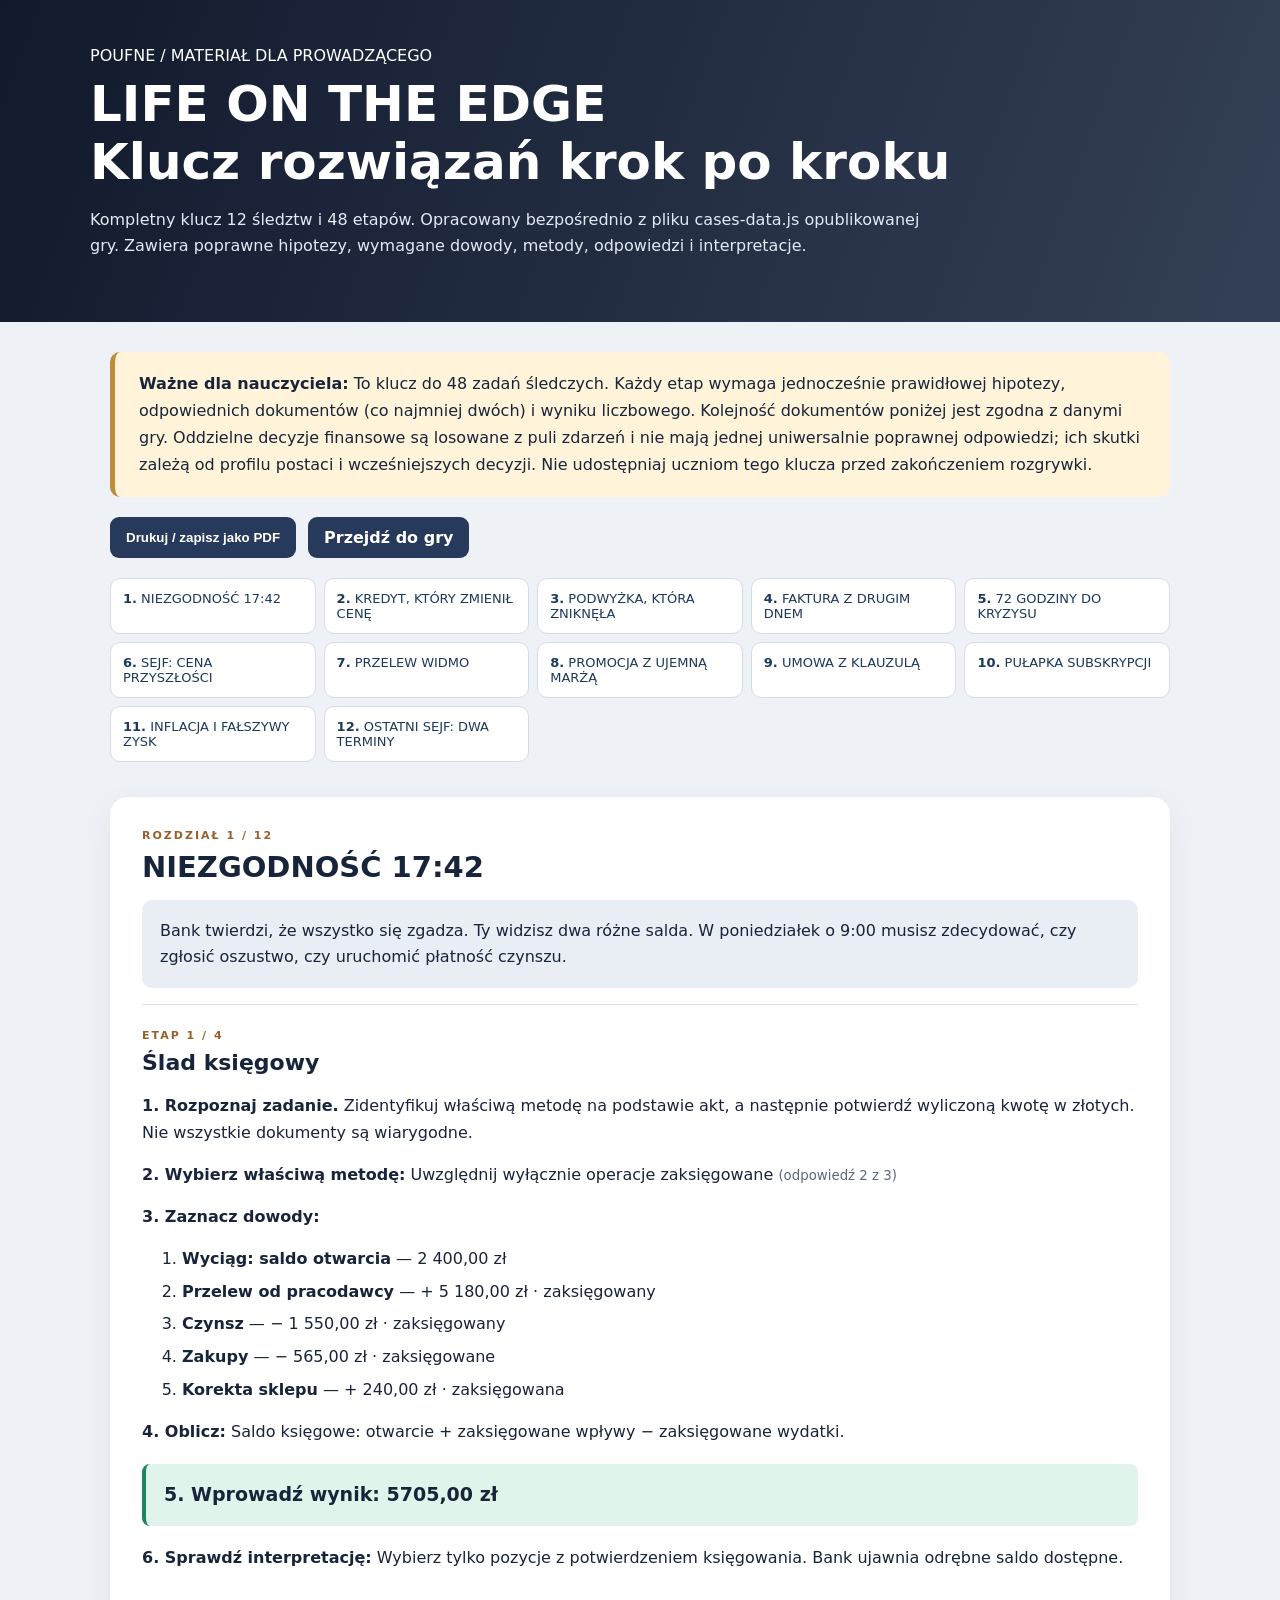
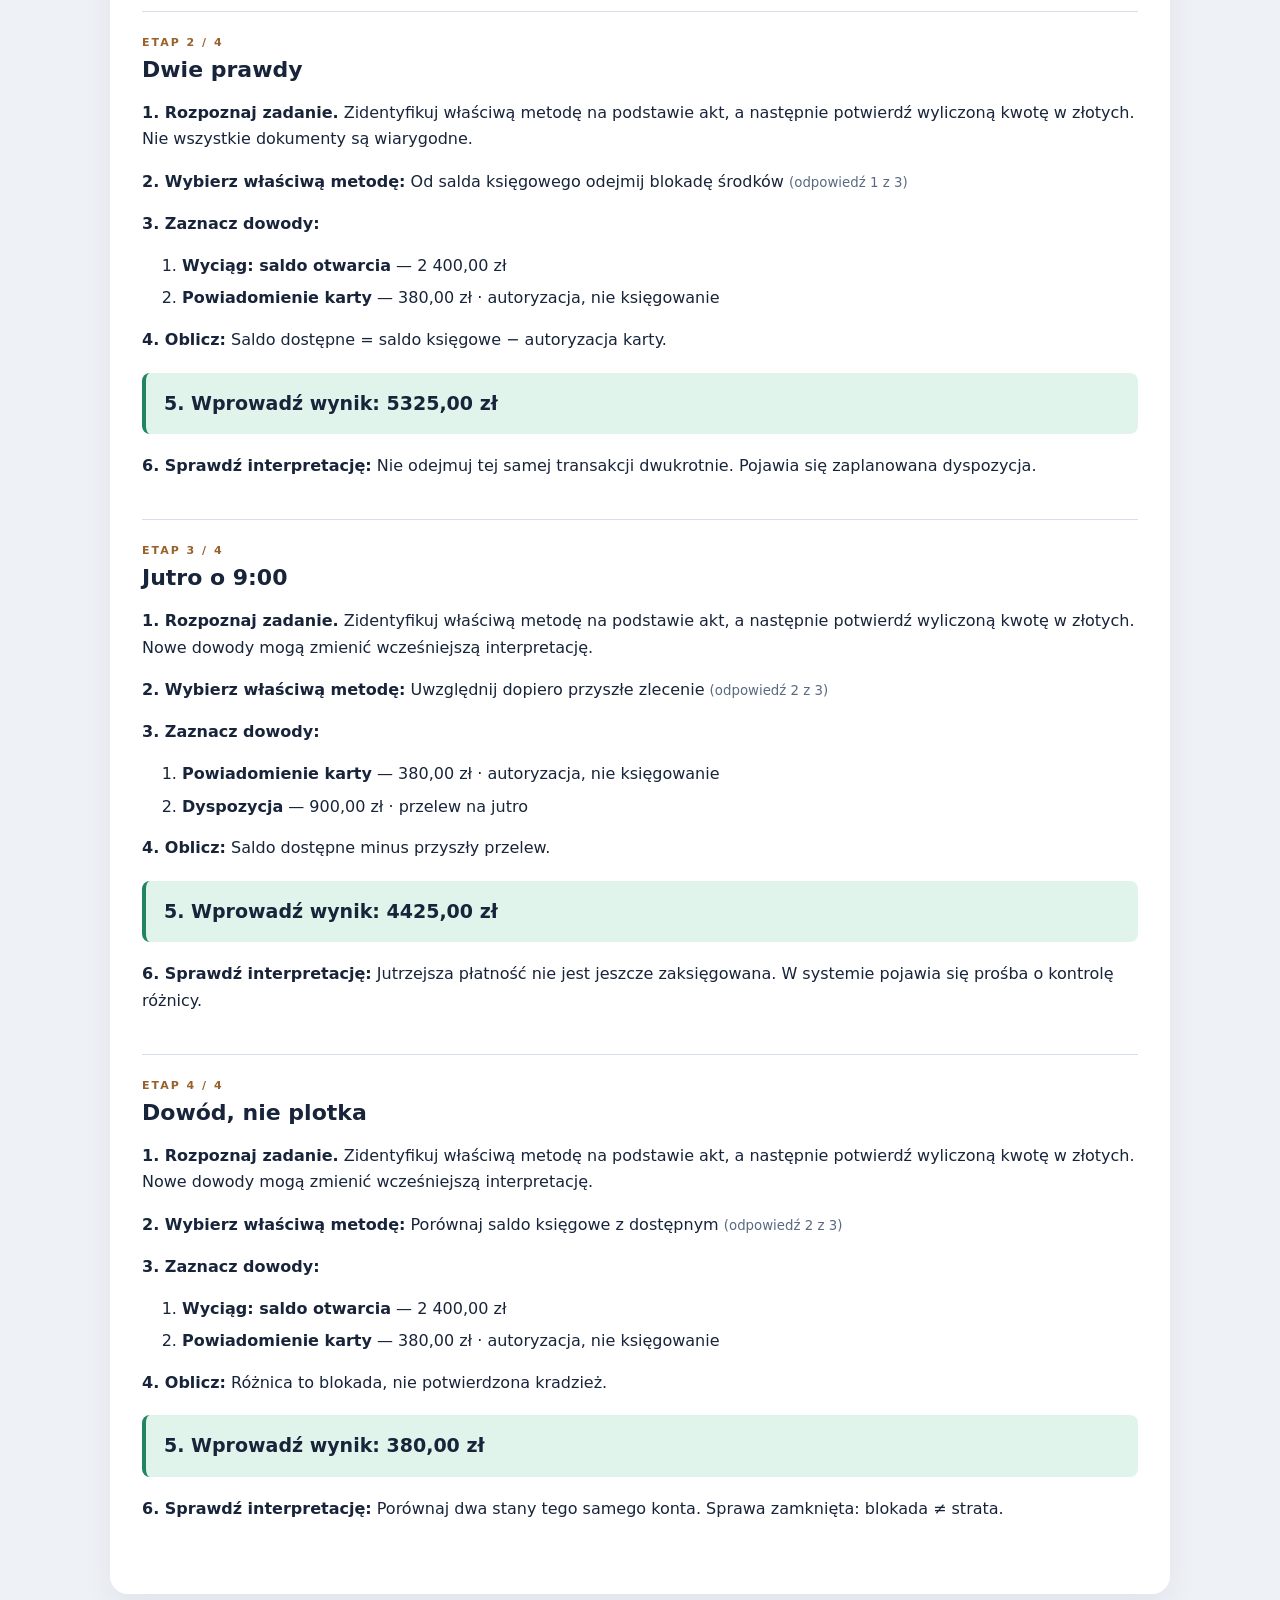
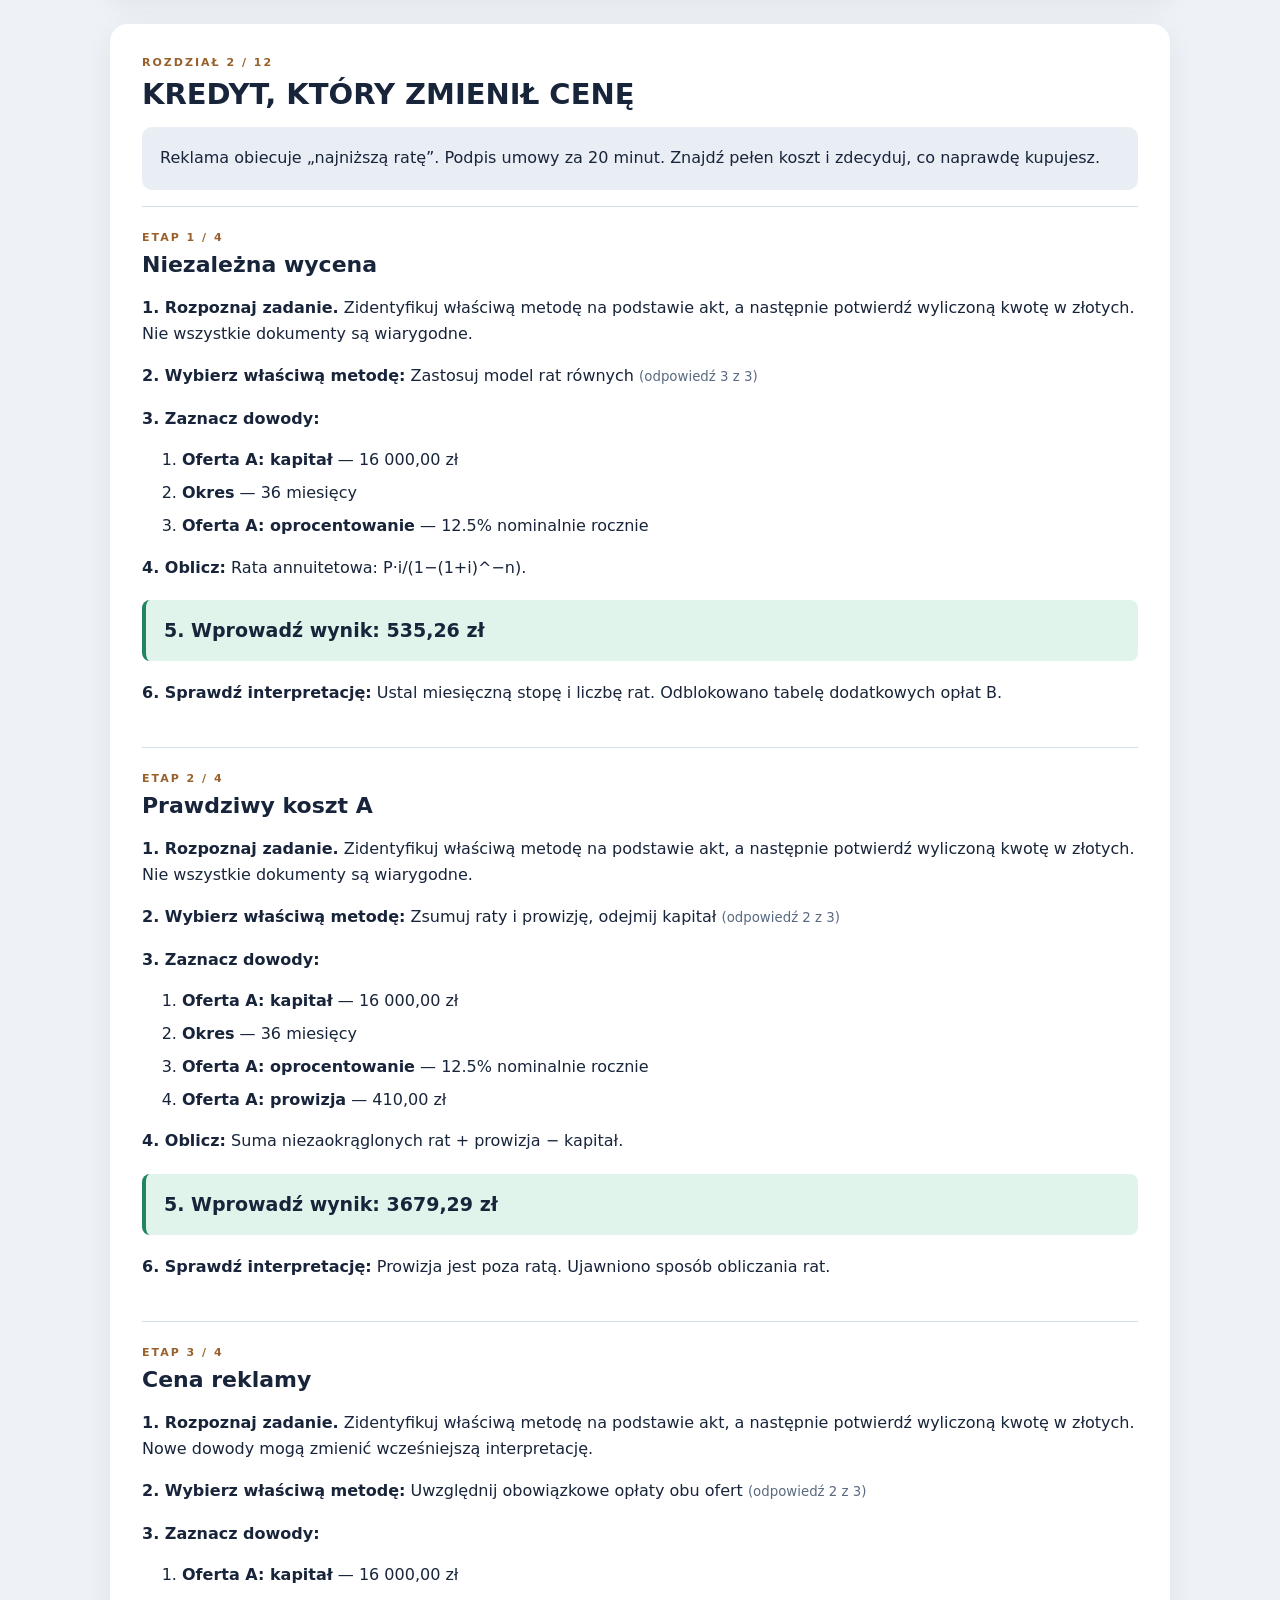
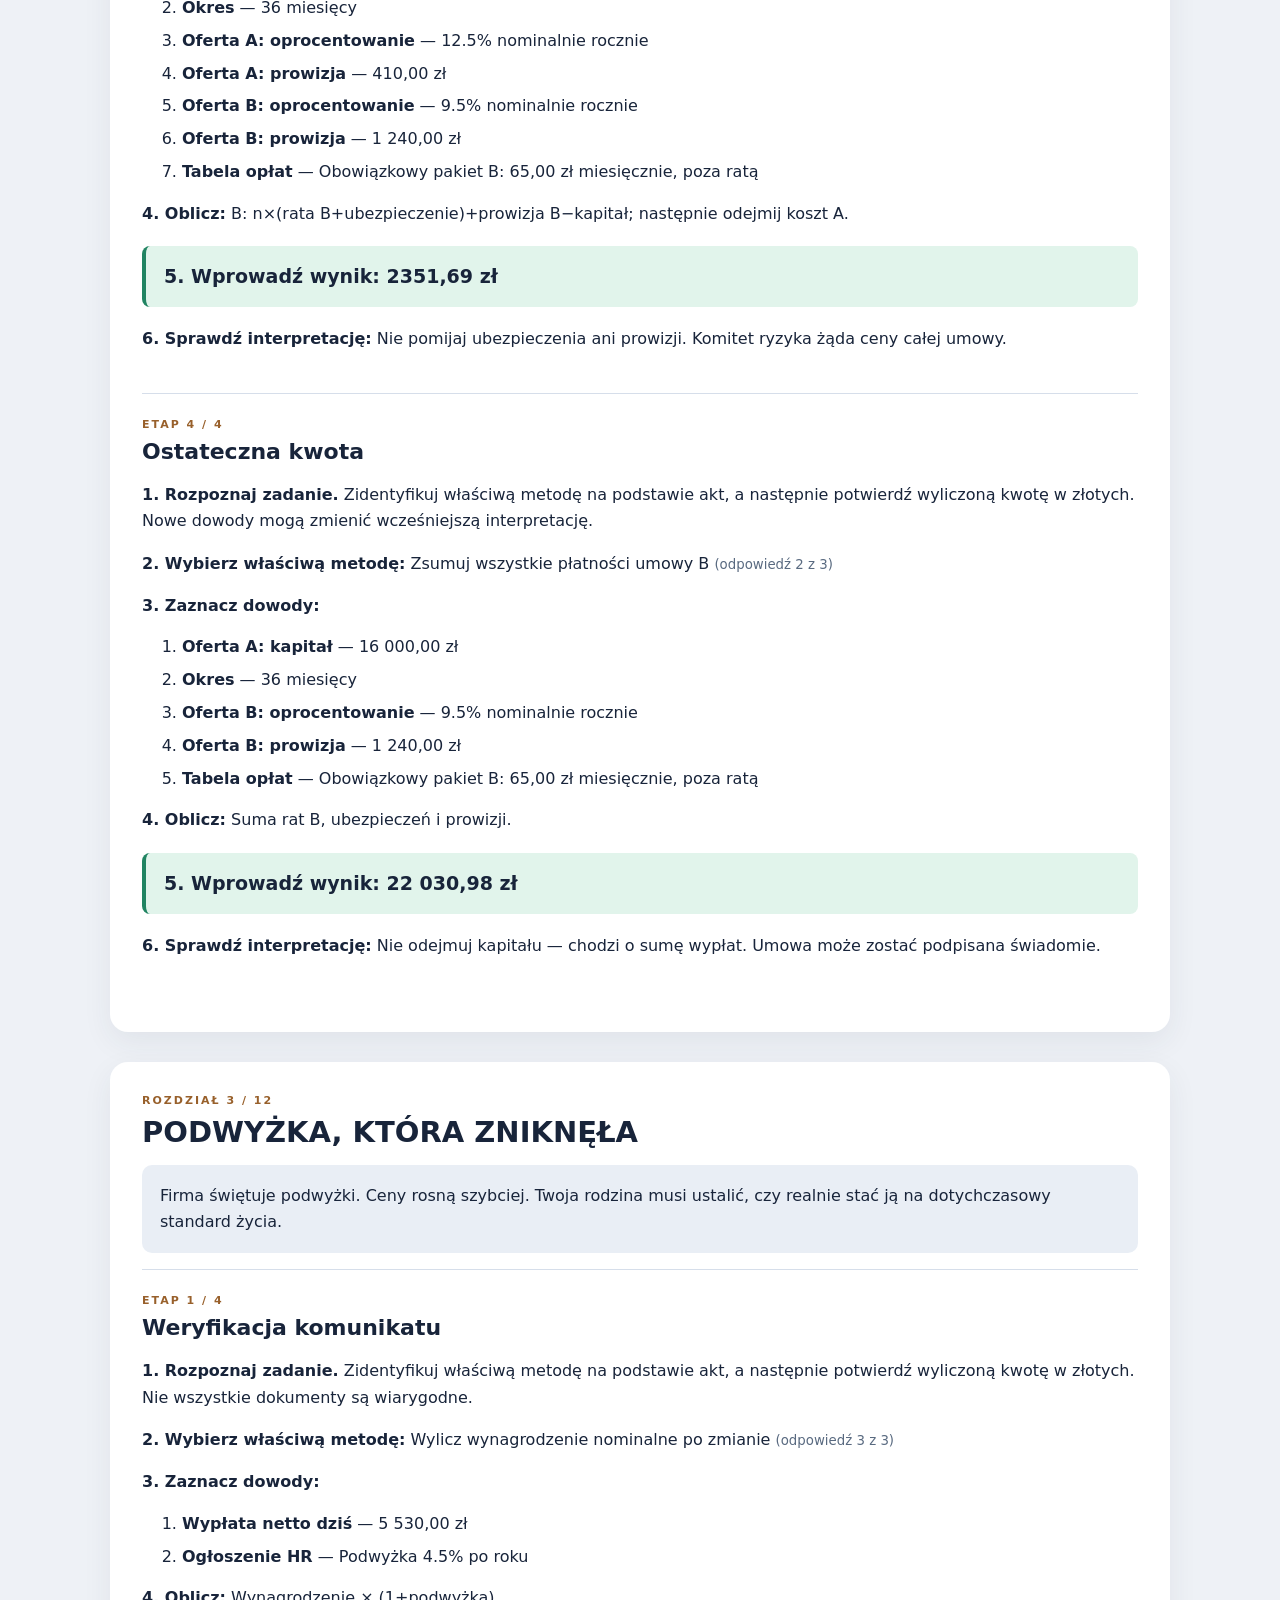
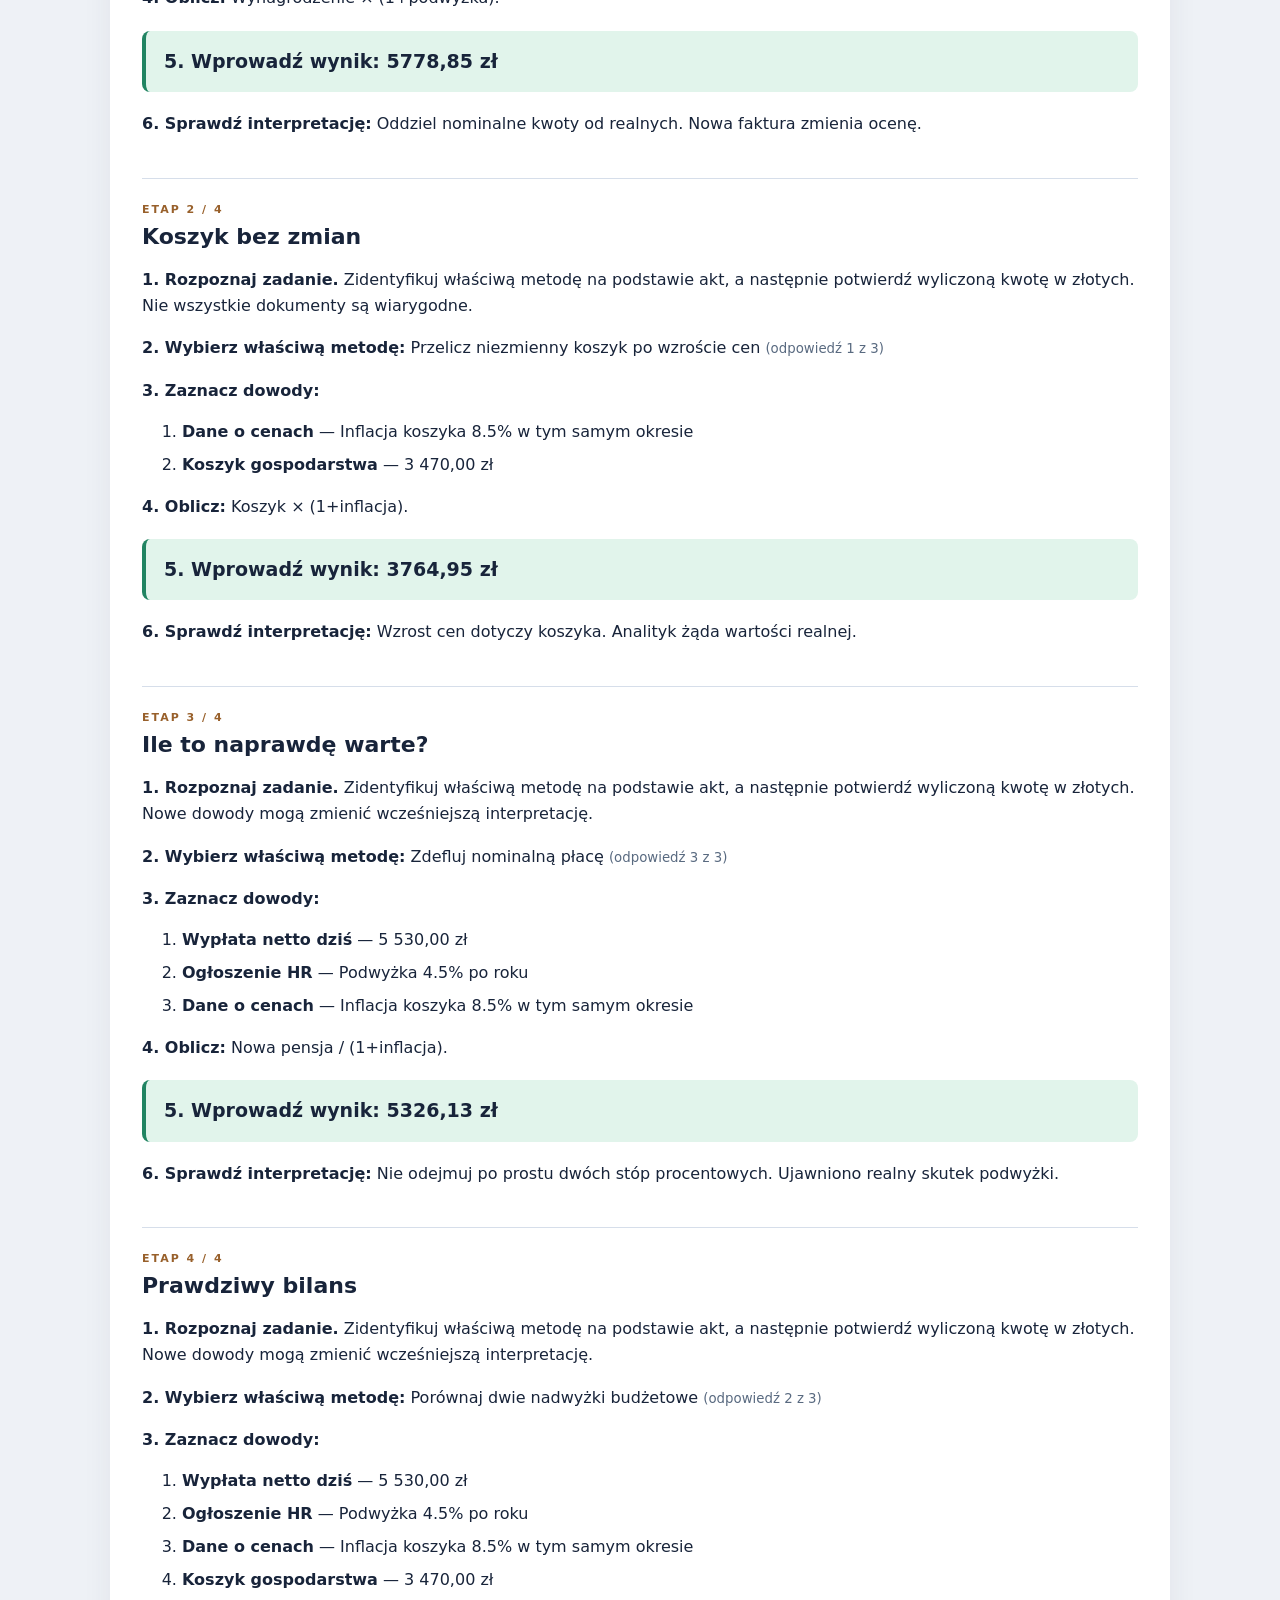
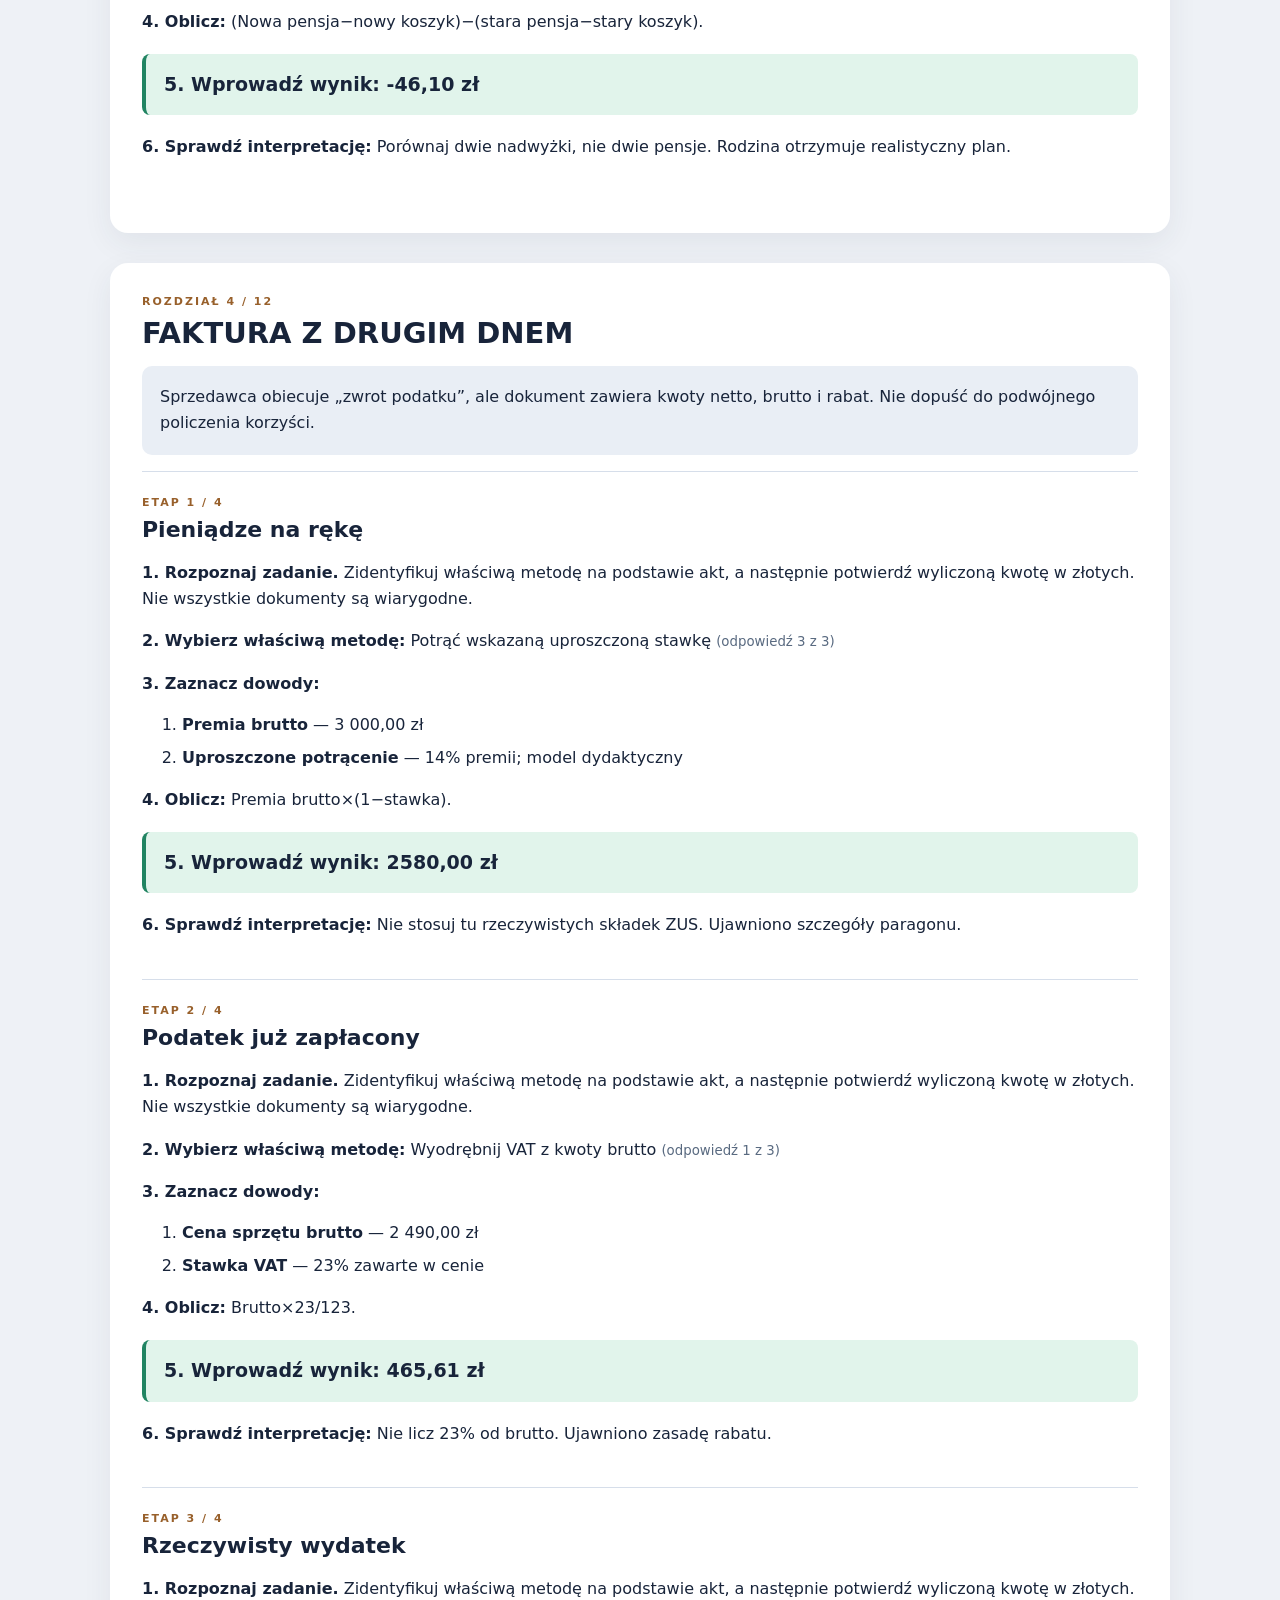
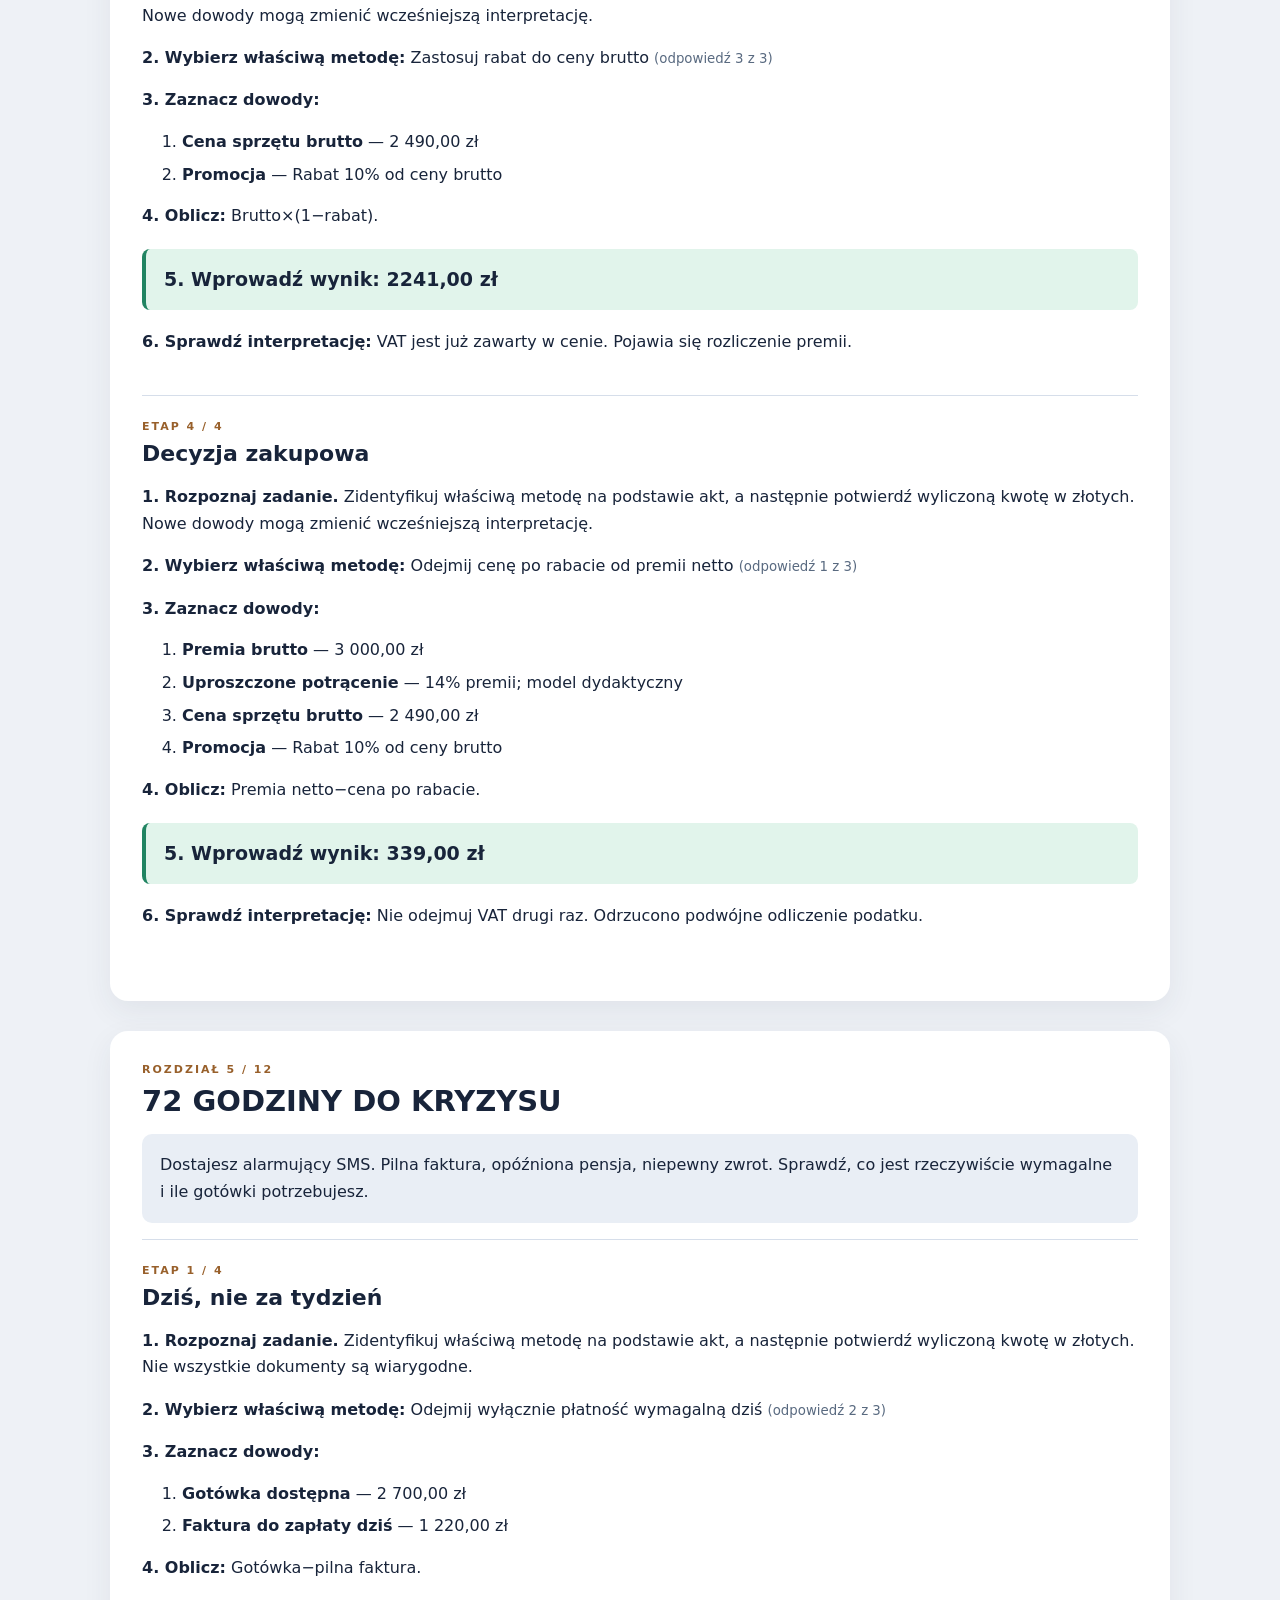
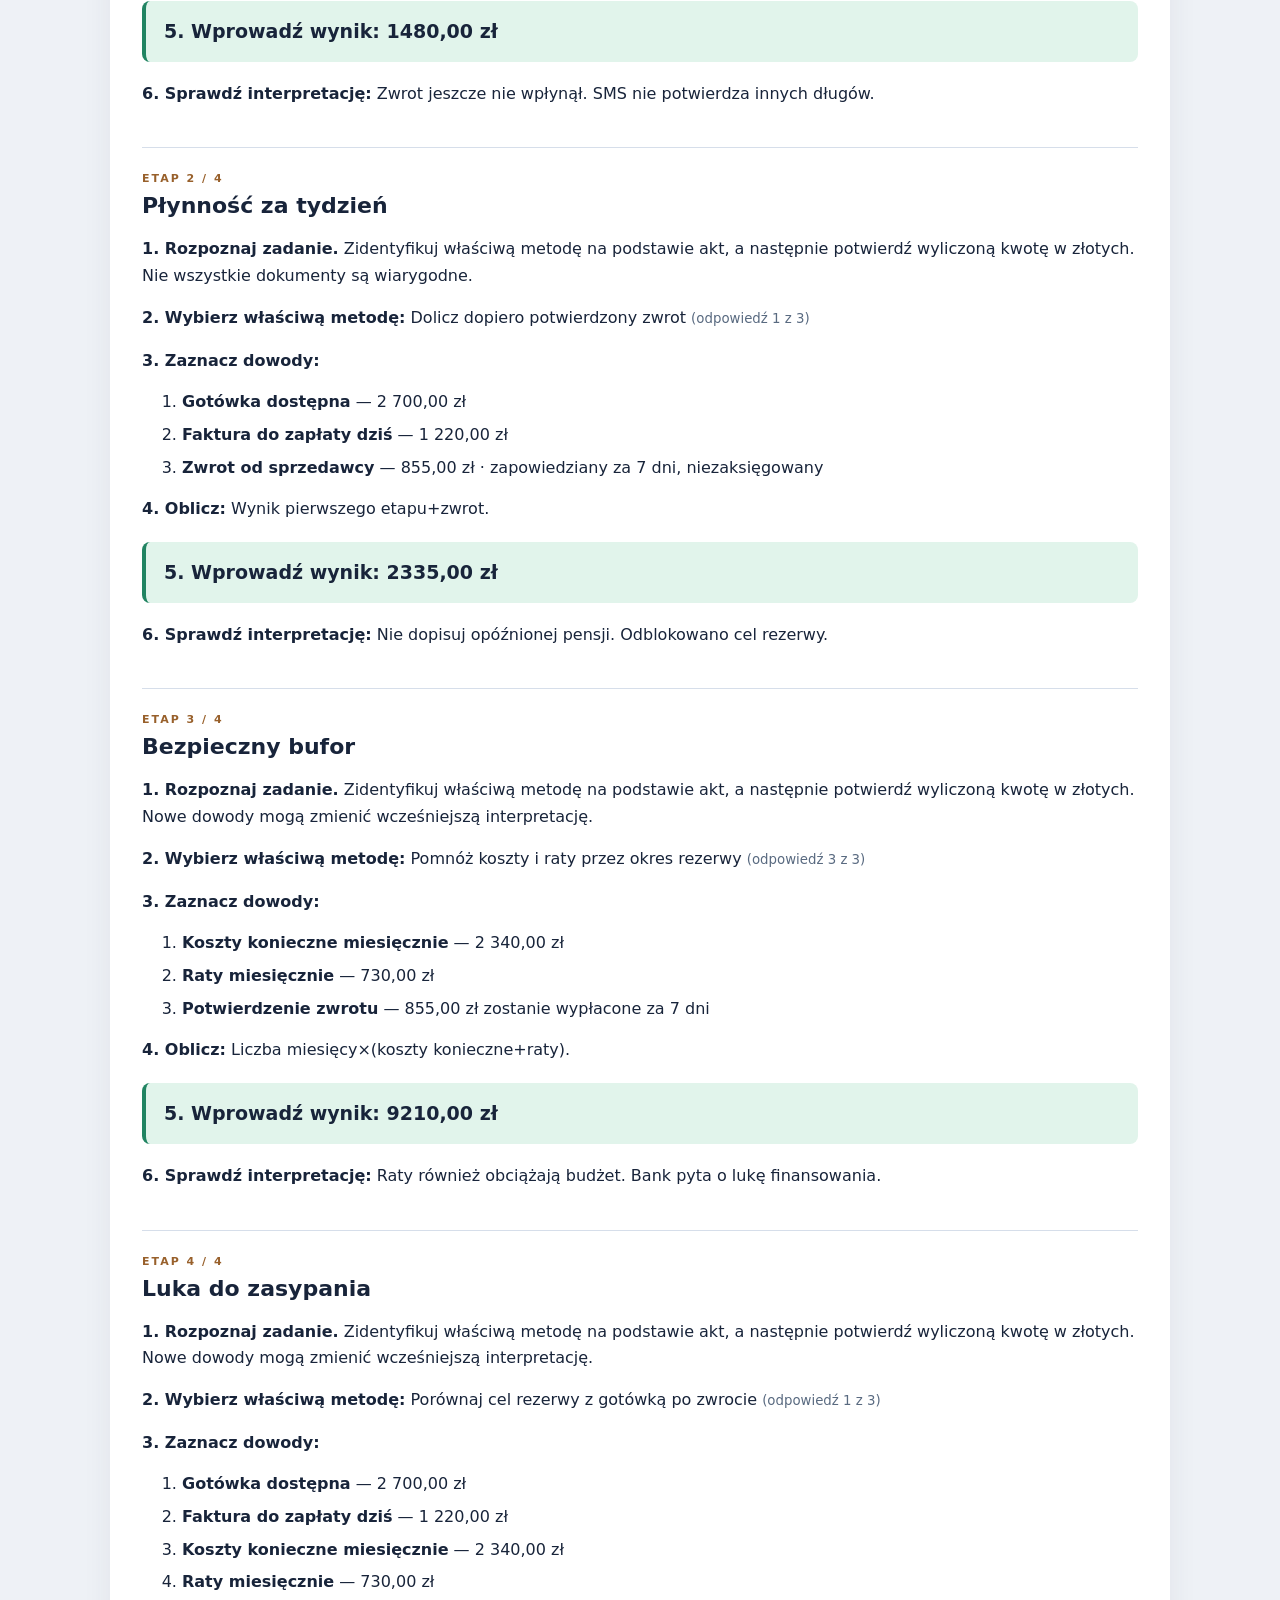
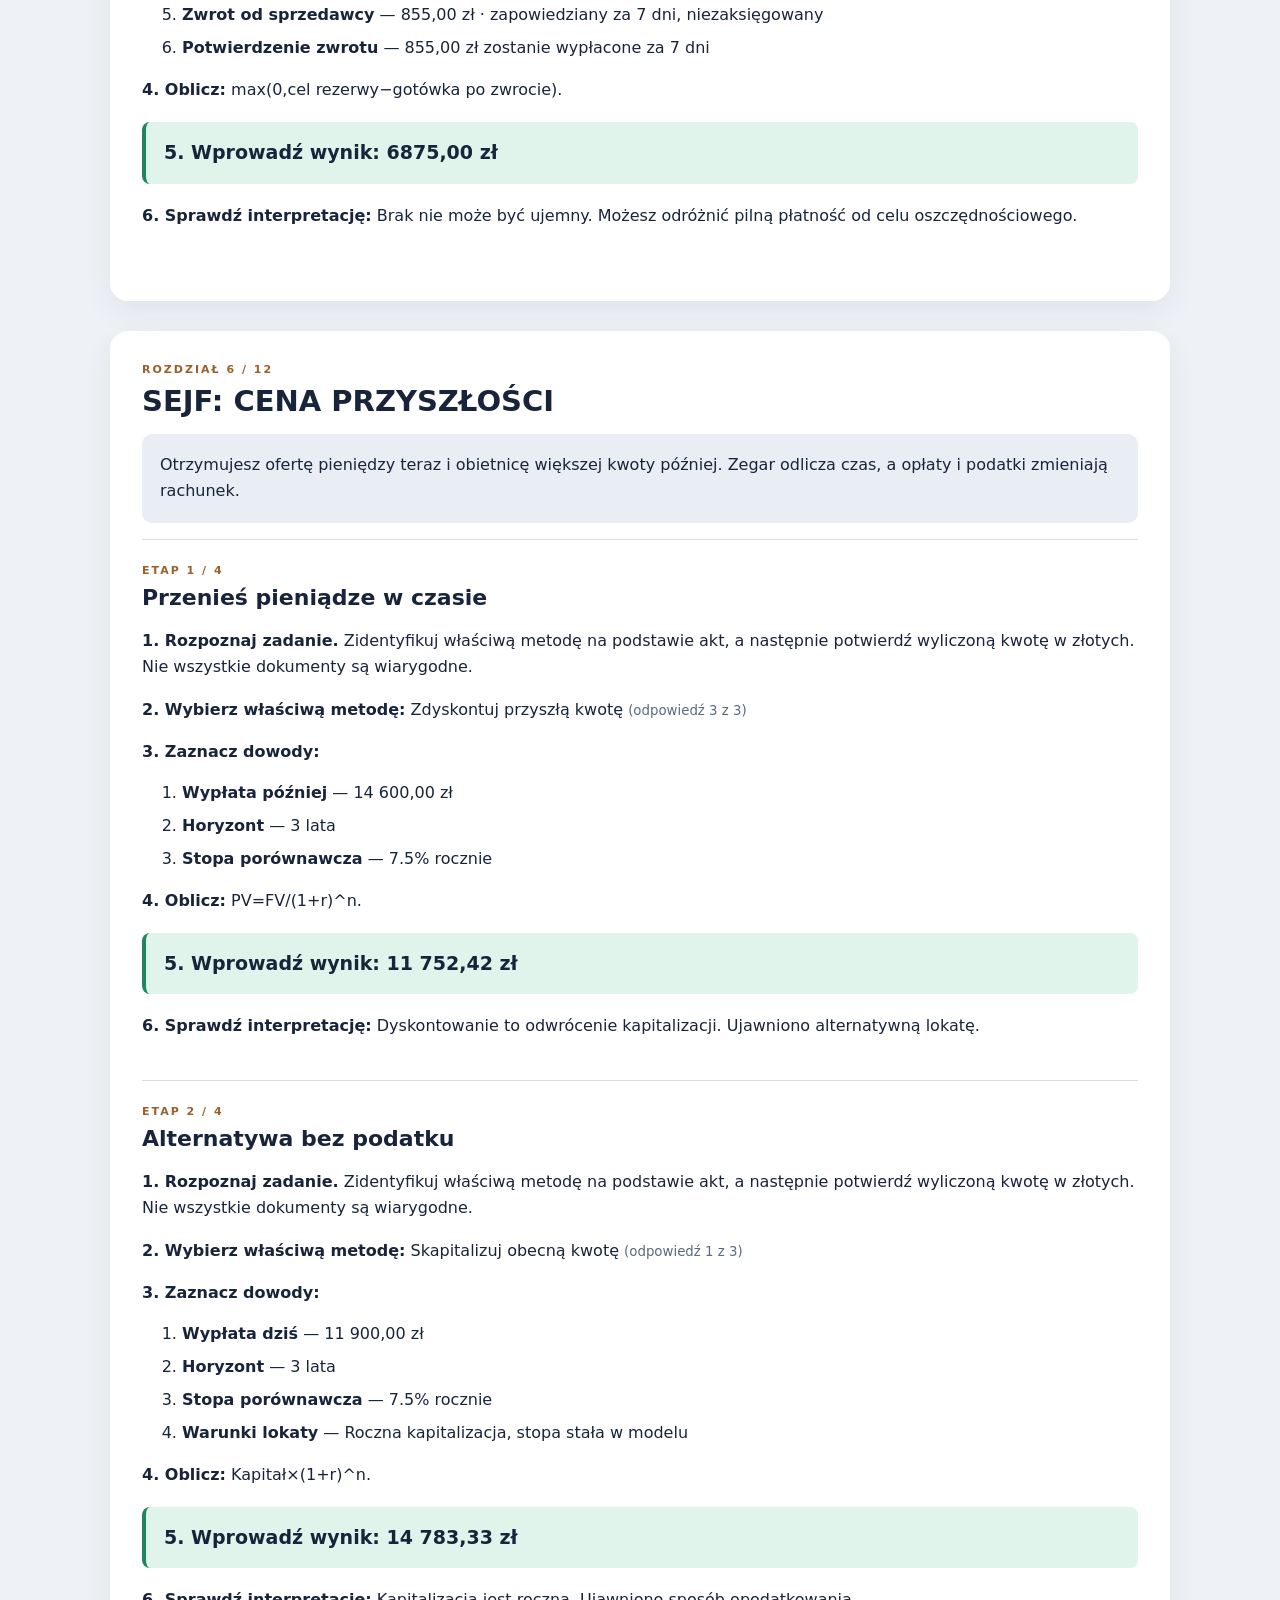
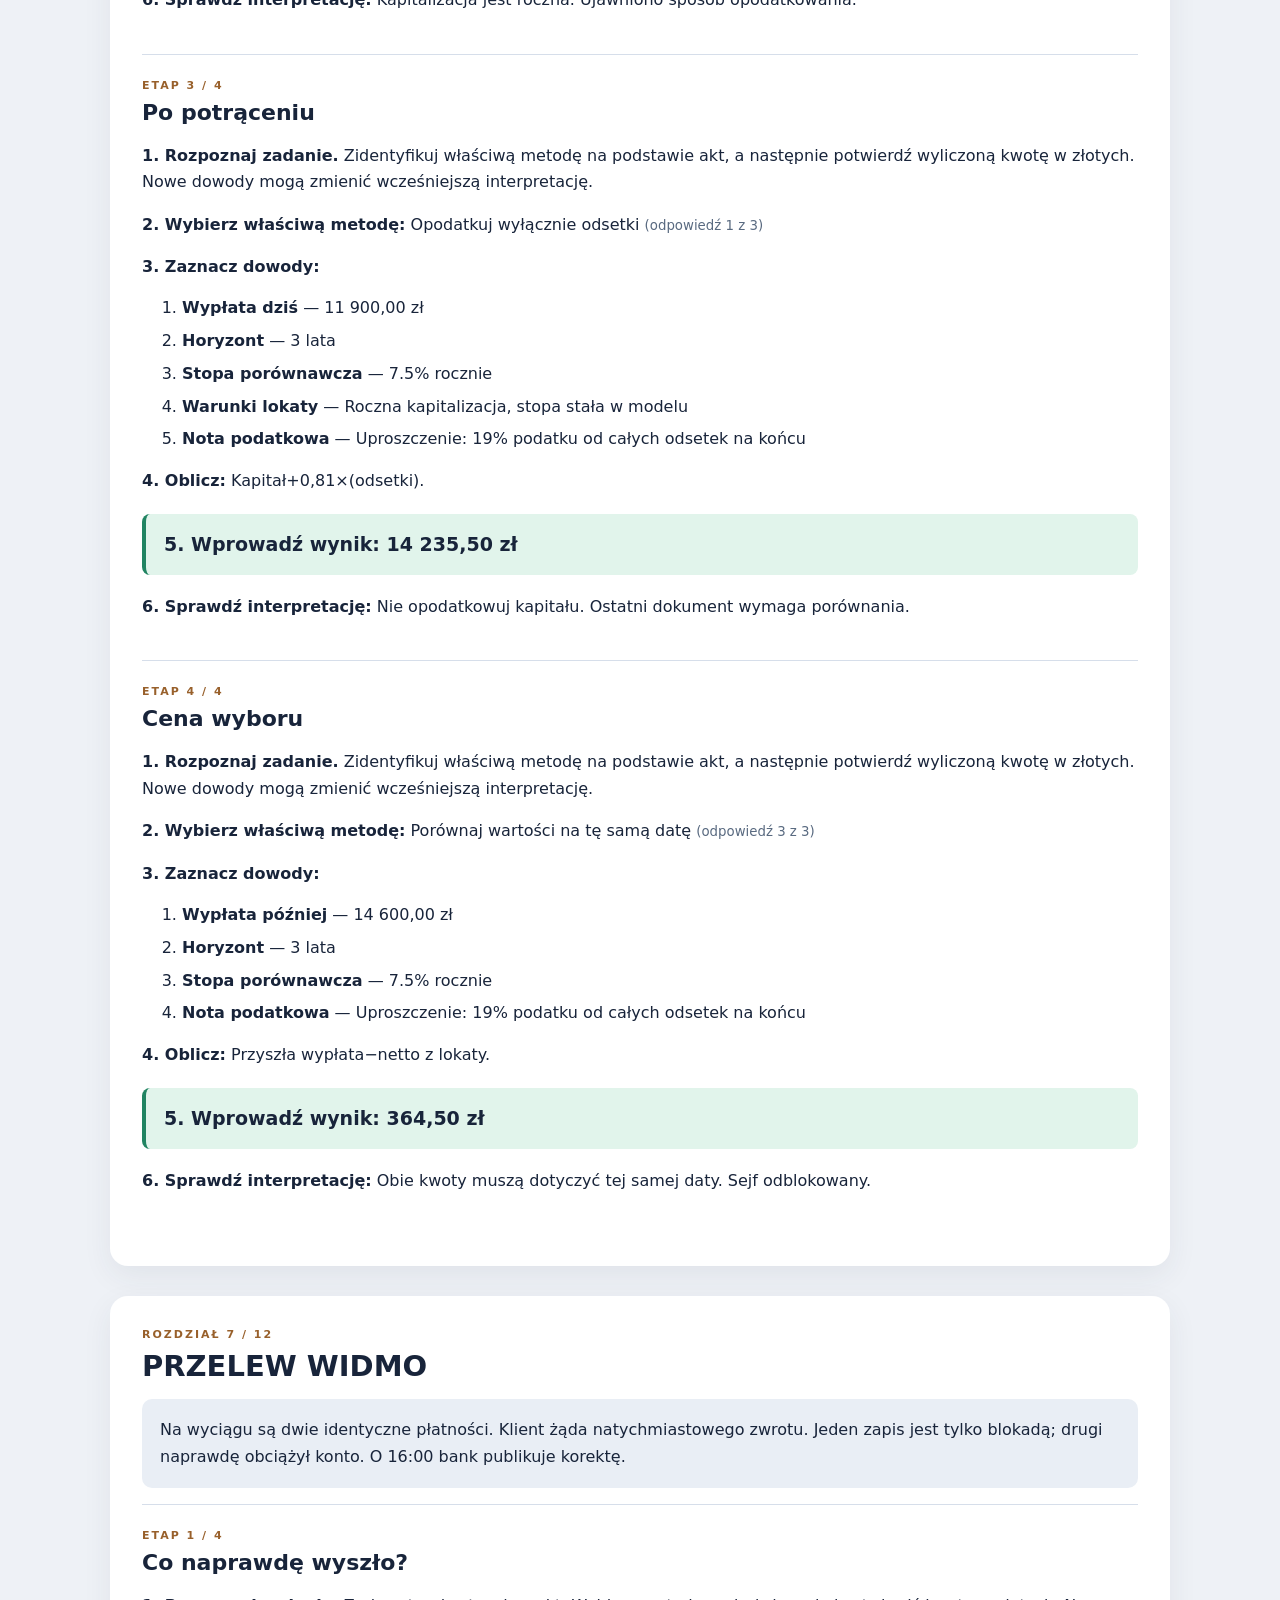
==== klucz-nauczyciela.html @ b6847400 "Publish full step-by-step teacher answer key for 48 investigation stages" ====
<!doctype html><html lang="pl"><head><meta charset="utf-8"><meta name="viewport" content="width=device-width,initial-scale=1"><title>LIFE ON THE EDGE — kompletny klucz nauczyciela</title><style>:root{font-family:system-ui,Segoe UI,Arial;color:#18243a;background:#eef1f6}*{box-sizing:border-box}body{margin:0}header{background:linear-gradient(110deg,#11192c,#344057);color:#fff;padding:46px max(24px,calc((100vw - 1100px)/2))}header h1{font-size:clamp(30px,4vw,50px);margin:10px 0}header p{color:#e2eaf5;max-width:860px;line-height:1.65}main{max-width:1100px;margin:30px auto;padding:0 20px}.notice{background:#fff4d9;border-left:5px solid #bd8c3d;padding:18px 24px;border-radius:10px;line-height:1.7}.toolbar{display:flex;gap:12px;flex-wrap:wrap;margin:20px 0}.toolbar button,.toolbar a{padding:11px 16px;border:0;border-radius:9px;background:#283a5b;color:white;text-decoration:none;cursor:pointer;font-weight:650}nav{display:grid;grid-template-columns:repeat(auto-fit,minmax(200px,1fr));gap:8px;margin:20px 0 35px}nav a{color:#1d395a;background:white;border:1px solid #d4dce7;padding:12px;border-radius:10px;text-decoration:none;font-size:13px}.chapter{background:white;border-radius:18px;padding:32px;margin:30px 0;box-shadow:0 10px 30px #25344b12}.eyebrow,.step{color:#98602b;letter-spacing:2px;font-size:11px;font-weight:800}.chapter h2{font-size:29px;margin:8px 0 14px}.story{padding:18px;background:#e9eef5;border-radius:10px;line-height:1.65}.stage{border-top:1px solid #d6deea;padding:24px 0}.stage h3{font-size:22px;margin:8px 0 18px}.stage p{line-height:1.65}.stage li{line-height:1.55;margin:8px 0}.result{background:#e1f4eb;border-left:4px solid #218462;padding:15px 18px;border-radius:8px;font-size:19px}.stage small{color:#596a80}footer{padding:30px;text-align:center;color:#65758c}@media print{header{background:#1b2a43!important;-webkit-print-color-adjust:exact;print-color-adjust:exact}.toolbar,nav{display:none}.chapter{break-before:page;box-shadow:none;margin:0;padding:0}.stage{break-inside:avoid}.notice{break-after:page}body{background:white}}</style></head><body><header><div>POUFNE / MATERIAŁ DLA PROWADZĄCEGO</div><h1>LIFE ON THE EDGE<br>Klucz rozwiązań krok po kroku</h1><p>Kompletny klucz 12 śledztw i 48 etapów. Opracowany bezpośrednio z pliku cases-data.js opublikowanej gry. Zawiera poprawne hipotezy, wymagane dowody, metody, odpowiedzi i interpretacje.</p></header><main><div class="notice"><b>Ważne dla nauczyciela:</b> To klucz do 48 zadań śledczych. Każdy etap wymaga jednocześnie prawidłowej hipotezy, odpowiednich dokumentów (co najmniej dwóch) i wyniku liczbowego. Kolejność dokumentów poniżej jest zgodna z danymi gry. Oddzielne decyzje finansowe są losowane z puli zdarzeń i nie mają jednej uniwersalnie poprawnej odpowiedzi; ich skutki zależą od profilu postaci i wcześniejszych decyzji. Nie udostępniaj uczniom tego klucza przed zakończeniem rozgrywki.</div><div class="toolbar"><button onclick="window.print()">Drukuj / zapisz jako PDF</button><a href="index.html">Przejdź do gry</a></div><nav><a href="#r1"><b>1.</b> NIEZGODNOŚĆ 17:42</a><a href="#r2"><b>2.</b> KREDYT, KTÓRY ZMIENIŁ CENĘ</a><a href="#r3"><b>3.</b> PODWYŻKA, KTÓRA ZNIKNĘŁA</a><a href="#r4"><b>4.</b> FAKTURA Z DRUGIM DNEM</a><a href="#r5"><b>5.</b> 72 GODZINY DO KRYZYSU</a><a href="#r6"><b>6.</b> SEJF: CENA PRZYSZŁOŚCI</a><a href="#r7"><b>7.</b> PRZELEW WIDMO</a><a href="#r8"><b>8.</b> PROMOCJA Z UJEMNĄ MARŻĄ</a><a href="#r9"><b>9.</b> UMOWA Z KLAUZULĄ</a><a href="#r10"><b>10.</b> PUŁAPKA SUBSKRYPCJI</a><a href="#r11"><b>11.</b> INFLACJA I FAŁSZYWY ZYSK</a><a href="#r12"><b>12.</b> OSTATNI SEJF: DWA TERMINY</a></nav><section class="chapter" id="r1"><div class="eyebrow">ROZDZIAŁ 1 / 12</div><h2>NIEZGODNOŚĆ 17:42</h2><p class="story">Bank twierdzi, że wszystko się zgadza. Ty widzisz dwa różne salda. W poniedziałek o 9:00 musisz zdecydować, czy zgłosić oszustwo, czy uruchomić płatność czynszu.</p><article class="stage"><div class="step">ETAP 1 / 4</div><h3>Ślad księgowy</h3><p><b>1. Rozpoznaj zadanie.</b> Zidentyfikuj właściwą metodę na podstawie akt, a następnie potwierdź wyliczoną kwotę w złotych. Nie wszystkie dokumenty są wiarygodne.</p><p><b>2. Wybierz właściwą metodę:</b> Uwzględnij wyłącznie operacje zaksięgowane <small>(odpowiedź 2 z 3)</small></p><p><b>3. Zaznacz dowody:</b></p><ol><li><strong>Wyciąg: saldo otwarcia</strong> — 2 400,00 zł</li><li><strong>Przelew od pracodawcy</strong> — + 5 180,00 zł · zaksięgowany</li><li><strong>Czynsz</strong> — − 1 550,00 zł · zaksięgowany</li><li><strong>Zakupy</strong> — − 565,00 zł · zaksięgowane</li><li><strong>Korekta sklepu</strong> — + 240,00 zł · zaksięgowana</li></ol><p><b>4. Oblicz:</b> Saldo księgowe: otwarcie + zaksięgowane wpływy − zaksięgowane wydatki.</p><p class="result"><b>5. Wprowadź wynik: 5705,00 zł</b></p><p><b>6. Sprawdź interpretację:</b> Wybierz tylko pozycje z potwierdzeniem księgowania. Bank ujawnia odrębne saldo dostępne.</p></article><article class="stage"><div class="step">ETAP 2 / 4</div><h3>Dwie prawdy</h3><p><b>1. Rozpoznaj zadanie.</b> Zidentyfikuj właściwą metodę na podstawie akt, a następnie potwierdź wyliczoną kwotę w złotych. Nie wszystkie dokumenty są wiarygodne.</p><p><b>2. Wybierz właściwą metodę:</b> Od salda księgowego odejmij blokadę środków <small>(odpowiedź 1 z 3)</small></p><p><b>3. Zaznacz dowody:</b></p><ol><li><strong>Wyciąg: saldo otwarcia</strong> — 2 400,00 zł</li><li><strong>Powiadomienie karty</strong> — 380,00 zł · autoryzacja, nie księgowanie</li></ol><p><b>4. Oblicz:</b> Saldo dostępne = saldo księgowe − autoryzacja karty.</p><p class="result"><b>5. Wprowadź wynik: 5325,00 zł</b></p><p><b>6. Sprawdź interpretację:</b> Nie odejmuj tej samej transakcji dwukrotnie. Pojawia się zaplanowana dyspozycja.</p></article><article class="stage"><div class="step">ETAP 3 / 4</div><h3>Jutro o 9:00</h3><p><b>1. Rozpoznaj zadanie.</b> Zidentyfikuj właściwą metodę na podstawie akt, a następnie potwierdź wyliczoną kwotę w złotych. Nowe dowody mogą zmienić wcześniejszą interpretację.</p><p><b>2. Wybierz właściwą metodę:</b> Uwzględnij dopiero przyszłe zlecenie <small>(odpowiedź 2 z 3)</small></p><p><b>3. Zaznacz dowody:</b></p><ol><li><strong>Powiadomienie karty</strong> — 380,00 zł · autoryzacja, nie księgowanie</li><li><strong>Dyspozycja</strong> — 900,00 zł · przelew na jutro</li></ol><p><b>4. Oblicz:</b> Saldo dostępne minus przyszły przelew.</p><p class="result"><b>5. Wprowadź wynik: 4425,00 zł</b></p><p><b>6. Sprawdź interpretację:</b> Jutrzejsza płatność nie jest jeszcze zaksięgowana. W systemie pojawia się prośba o kontrolę różnicy.</p></article><article class="stage"><div class="step">ETAP 4 / 4</div><h3>Dowód, nie plotka</h3><p><b>1. Rozpoznaj zadanie.</b> Zidentyfikuj właściwą metodę na podstawie akt, a następnie potwierdź wyliczoną kwotę w złotych. Nowe dowody mogą zmienić wcześniejszą interpretację.</p><p><b>2. Wybierz właściwą metodę:</b> Porównaj saldo księgowe z dostępnym <small>(odpowiedź 2 z 3)</small></p><p><b>3. Zaznacz dowody:</b></p><ol><li><strong>Wyciąg: saldo otwarcia</strong> — 2 400,00 zł</li><li><strong>Powiadomienie karty</strong> — 380,00 zł · autoryzacja, nie księgowanie</li></ol><p><b>4. Oblicz:</b> Różnica to blokada, nie potwierdzona kradzież.</p><p class="result"><b>5. Wprowadź wynik: 380,00 zł</b></p><p><b>6. Sprawdź interpretację:</b> Porównaj dwa stany tego samego konta. Sprawa zamknięta: blokada ≠ strata.</p></article></section><section class="chapter" id="r2"><div class="eyebrow">ROZDZIAŁ 2 / 12</div><h2>KREDYT, KTÓRY ZMIENIŁ CENĘ</h2><p class="story">Reklama obiecuje „najniższą ratę”. Podpis umowy za 20 minut. Znajdź pełen koszt i zdecyduj, co naprawdę kupujesz.</p><article class="stage"><div class="step">ETAP 1 / 4</div><h3>Niezależna wycena</h3><p><b>1. Rozpoznaj zadanie.</b> Zidentyfikuj właściwą metodę na podstawie akt, a następnie potwierdź wyliczoną kwotę w złotych. Nie wszystkie dokumenty są wiarygodne.</p><p><b>2. Wybierz właściwą metodę:</b> Zastosuj model rat równych <small>(odpowiedź 3 z 3)</small></p><p><b>3. Zaznacz dowody:</b></p><ol><li><strong>Oferta A: kapitał</strong> — 16 000,00 zł</li><li><strong>Okres</strong> — 36 miesięcy</li><li><strong>Oferta A: oprocentowanie</strong> — 12.5% nominalnie rocznie</li></ol><p><b>4. Oblicz:</b> Rata annuitetowa: P·i/(1−(1+i)^−n).</p><p class="result"><b>5. Wprowadź wynik: 535,26 zł</b></p><p><b>6. Sprawdź interpretację:</b> Ustal miesięczną stopę i liczbę rat. Odblokowano tabelę dodatkowych opłat B.</p></article><article class="stage"><div class="step">ETAP 2 / 4</div><h3>Prawdziwy koszt A</h3><p><b>1. Rozpoznaj zadanie.</b> Zidentyfikuj właściwą metodę na podstawie akt, a następnie potwierdź wyliczoną kwotę w złotych. Nie wszystkie dokumenty są wiarygodne.</p><p><b>2. Wybierz właściwą metodę:</b> Zsumuj raty i prowizję, odejmij kapitał <small>(odpowiedź 2 z 3)</small></p><p><b>3. Zaznacz dowody:</b></p><ol><li><strong>Oferta A: kapitał</strong> — 16 000,00 zł</li><li><strong>Okres</strong> — 36 miesięcy</li><li><strong>Oferta A: oprocentowanie</strong> — 12.5% nominalnie rocznie</li><li><strong>Oferta A: prowizja</strong> — 410,00 zł</li></ol><p><b>4. Oblicz:</b> Suma niezaokrąglonych rat + prowizja − kapitał.</p><p class="result"><b>5. Wprowadź wynik: 3679,29 zł</b></p><p><b>6. Sprawdź interpretację:</b> Prowizja jest poza ratą. Ujawniono sposób obliczania rat.</p></article><article class="stage"><div class="step">ETAP 3 / 4</div><h3>Cena reklamy</h3><p><b>1. Rozpoznaj zadanie.</b> Zidentyfikuj właściwą metodę na podstawie akt, a następnie potwierdź wyliczoną kwotę w złotych. Nowe dowody mogą zmienić wcześniejszą interpretację.</p><p><b>2. Wybierz właściwą metodę:</b> Uwzględnij obowiązkowe opłaty obu ofert <small>(odpowiedź 2 z 3)</small></p><p><b>3. Zaznacz dowody:</b></p><ol><li><strong>Oferta A: kapitał</strong> — 16 000,00 zł</li><li><strong>Okres</strong> — 36 miesięcy</li><li><strong>Oferta A: oprocentowanie</strong> — 12.5% nominalnie rocznie</li><li><strong>Oferta A: prowizja</strong> — 410,00 zł</li><li><strong>Oferta B: oprocentowanie</strong> — 9.5% nominalnie rocznie</li><li><strong>Oferta B: prowizja</strong> — 1 240,00 zł</li><li><strong>Tabela opłat</strong> — Obowiązkowy pakiet B: 65,00 zł miesięcznie, poza ratą</li></ol><p><b>4. Oblicz:</b> B: n×(rata B+ubezpieczenie)+prowizja B−kapitał; następnie odejmij koszt A.</p><p class="result"><b>5. Wprowadź wynik: 2351,69 zł</b></p><p><b>6. Sprawdź interpretację:</b> Nie pomijaj ubezpieczenia ani prowizji. Komitet ryzyka żąda ceny całej umowy.</p></article><article class="stage"><div class="step">ETAP 4 / 4</div><h3>Ostateczna kwota</h3><p><b>1. Rozpoznaj zadanie.</b> Zidentyfikuj właściwą metodę na podstawie akt, a następnie potwierdź wyliczoną kwotę w złotych. Nowe dowody mogą zmienić wcześniejszą interpretację.</p><p><b>2. Wybierz właściwą metodę:</b> Zsumuj wszystkie płatności umowy B <small>(odpowiedź 2 z 3)</small></p><p><b>3. Zaznacz dowody:</b></p><ol><li><strong>Oferta A: kapitał</strong> — 16 000,00 zł</li><li><strong>Okres</strong> — 36 miesięcy</li><li><strong>Oferta B: oprocentowanie</strong> — 9.5% nominalnie rocznie</li><li><strong>Oferta B: prowizja</strong> — 1 240,00 zł</li><li><strong>Tabela opłat</strong> — Obowiązkowy pakiet B: 65,00 zł miesięcznie, poza ratą</li></ol><p><b>4. Oblicz:</b> Suma rat B, ubezpieczeń i prowizji.</p><p class="result"><b>5. Wprowadź wynik: 22 030,98 zł</b></p><p><b>6. Sprawdź interpretację:</b> Nie odejmuj kapitału — chodzi o sumę wypłat. Umowa może zostać podpisana świadomie.</p></article></section><section class="chapter" id="r3"><div class="eyebrow">ROZDZIAŁ 3 / 12</div><h2>PODWYŻKA, KTÓRA ZNIKNĘŁA</h2><p class="story">Firma świętuje podwyżki. Ceny rosną szybciej. Twoja rodzina musi ustalić, czy realnie stać ją na dotychczasowy standard życia.</p><article class="stage"><div class="step">ETAP 1 / 4</div><h3>Weryfikacja komunikatu</h3><p><b>1. Rozpoznaj zadanie.</b> Zidentyfikuj właściwą metodę na podstawie akt, a następnie potwierdź wyliczoną kwotę w złotych. Nie wszystkie dokumenty są wiarygodne.</p><p><b>2. Wybierz właściwą metodę:</b> Wylicz wynagrodzenie nominalne po zmianie <small>(odpowiedź 3 z 3)</small></p><p><b>3. Zaznacz dowody:</b></p><ol><li><strong>Wypłata netto dziś</strong> — 5 530,00 zł</li><li><strong>Ogłoszenie HR</strong> — Podwyżka 4.5% po roku</li></ol><p><b>4. Oblicz:</b> Wynagrodzenie × (1+podwyżka).</p><p class="result"><b>5. Wprowadź wynik: 5778,85 zł</b></p><p><b>6. Sprawdź interpretację:</b> Oddziel nominalne kwoty od realnych. Nowa faktura zmienia ocenę.</p></article><article class="stage"><div class="step">ETAP 2 / 4</div><h3>Koszyk bez zmian</h3><p><b>1. Rozpoznaj zadanie.</b> Zidentyfikuj właściwą metodę na podstawie akt, a następnie potwierdź wyliczoną kwotę w złotych. Nie wszystkie dokumenty są wiarygodne.</p><p><b>2. Wybierz właściwą metodę:</b> Przelicz niezmienny koszyk po wzroście cen <small>(odpowiedź 1 z 3)</small></p><p><b>3. Zaznacz dowody:</b></p><ol><li><strong>Dane o cenach</strong> — Inflacja koszyka 8.5% w tym samym okresie</li><li><strong>Koszyk gospodarstwa</strong> — 3 470,00 zł</li></ol><p><b>4. Oblicz:</b> Koszyk × (1+inflacja).</p><p class="result"><b>5. Wprowadź wynik: 3764,95 zł</b></p><p><b>6. Sprawdź interpretację:</b> Wzrost cen dotyczy koszyka. Analityk żąda wartości realnej.</p></article><article class="stage"><div class="step">ETAP 3 / 4</div><h3>Ile to naprawdę warte?</h3><p><b>1. Rozpoznaj zadanie.</b> Zidentyfikuj właściwą metodę na podstawie akt, a następnie potwierdź wyliczoną kwotę w złotych. Nowe dowody mogą zmienić wcześniejszą interpretację.</p><p><b>2. Wybierz właściwą metodę:</b> Zdefluj nominalną płacę <small>(odpowiedź 3 z 3)</small></p><p><b>3. Zaznacz dowody:</b></p><ol><li><strong>Wypłata netto dziś</strong> — 5 530,00 zł</li><li><strong>Ogłoszenie HR</strong> — Podwyżka 4.5% po roku</li><li><strong>Dane o cenach</strong> — Inflacja koszyka 8.5% w tym samym okresie</li></ol><p><b>4. Oblicz:</b> Nowa pensja / (1+inflacja).</p><p class="result"><b>5. Wprowadź wynik: 5326,13 zł</b></p><p><b>6. Sprawdź interpretację:</b> Nie odejmuj po prostu dwóch stóp procentowych. Ujawniono realny skutek podwyżki.</p></article><article class="stage"><div class="step">ETAP 4 / 4</div><h3>Prawdziwy bilans</h3><p><b>1. Rozpoznaj zadanie.</b> Zidentyfikuj właściwą metodę na podstawie akt, a następnie potwierdź wyliczoną kwotę w złotych. Nowe dowody mogą zmienić wcześniejszą interpretację.</p><p><b>2. Wybierz właściwą metodę:</b> Porównaj dwie nadwyżki budżetowe <small>(odpowiedź 2 z 3)</small></p><p><b>3. Zaznacz dowody:</b></p><ol><li><strong>Wypłata netto dziś</strong> — 5 530,00 zł</li><li><strong>Ogłoszenie HR</strong> — Podwyżka 4.5% po roku</li><li><strong>Dane o cenach</strong> — Inflacja koszyka 8.5% w tym samym okresie</li><li><strong>Koszyk gospodarstwa</strong> — 3 470,00 zł</li></ol><p><b>4. Oblicz:</b> (Nowa pensja−nowy koszyk)−(stara pensja−stary koszyk).</p><p class="result"><b>5. Wprowadź wynik: -46,10 zł</b></p><p><b>6. Sprawdź interpretację:</b> Porównaj dwie nadwyżki, nie dwie pensje. Rodzina otrzymuje realistyczny plan.</p></article></section><section class="chapter" id="r4"><div class="eyebrow">ROZDZIAŁ 4 / 12</div><h2>FAKTURA Z DRUGIM DNEM</h2><p class="story">Sprzedawca obiecuje „zwrot podatku”, ale dokument zawiera kwoty netto, brutto i rabat. Nie dopuść do podwójnego policzenia korzyści.</p><article class="stage"><div class="step">ETAP 1 / 4</div><h3>Pieniądze na rękę</h3><p><b>1. Rozpoznaj zadanie.</b> Zidentyfikuj właściwą metodę na podstawie akt, a następnie potwierdź wyliczoną kwotę w złotych. Nie wszystkie dokumenty są wiarygodne.</p><p><b>2. Wybierz właściwą metodę:</b> Potrąć wskazaną uproszczoną stawkę <small>(odpowiedź 3 z 3)</small></p><p><b>3. Zaznacz dowody:</b></p><ol><li><strong>Premia brutto</strong> — 3 000,00 zł</li><li><strong>Uproszczone potrącenie</strong> — 14% premii; model dydaktyczny</li></ol><p><b>4. Oblicz:</b> Premia brutto×(1−stawka).</p><p class="result"><b>5. Wprowadź wynik: 2580,00 zł</b></p><p><b>6. Sprawdź interpretację:</b> Nie stosuj tu rzeczywistych składek ZUS. Ujawniono szczegóły paragonu.</p></article><article class="stage"><div class="step">ETAP 2 / 4</div><h3>Podatek już zapłacony</h3><p><b>1. Rozpoznaj zadanie.</b> Zidentyfikuj właściwą metodę na podstawie akt, a następnie potwierdź wyliczoną kwotę w złotych. Nie wszystkie dokumenty są wiarygodne.</p><p><b>2. Wybierz właściwą metodę:</b> Wyodrębnij VAT z kwoty brutto <small>(odpowiedź 1 z 3)</small></p><p><b>3. Zaznacz dowody:</b></p><ol><li><strong>Cena sprzętu brutto</strong> — 2 490,00 zł</li><li><strong>Stawka VAT</strong> — 23% zawarte w cenie</li></ol><p><b>4. Oblicz:</b> Brutto×23/123.</p><p class="result"><b>5. Wprowadź wynik: 465,61 zł</b></p><p><b>6. Sprawdź interpretację:</b> Nie licz 23% od brutto. Ujawniono zasadę rabatu.</p></article><article class="stage"><div class="step">ETAP 3 / 4</div><h3>Rzeczywisty wydatek</h3><p><b>1. Rozpoznaj zadanie.</b> Zidentyfikuj właściwą metodę na podstawie akt, a następnie potwierdź wyliczoną kwotę w złotych. Nowe dowody mogą zmienić wcześniejszą interpretację.</p><p><b>2. Wybierz właściwą metodę:</b> Zastosuj rabat do ceny brutto <small>(odpowiedź 3 z 3)</small></p><p><b>3. Zaznacz dowody:</b></p><ol><li><strong>Cena sprzętu brutto</strong> — 2 490,00 zł</li><li><strong>Promocja</strong> — Rabat 10% od ceny brutto</li></ol><p><b>4. Oblicz:</b> Brutto×(1−rabat).</p><p class="result"><b>5. Wprowadź wynik: 2241,00 zł</b></p><p><b>6. Sprawdź interpretację:</b> VAT jest już zawarty w cenie. Pojawia się rozliczenie premii.</p></article><article class="stage"><div class="step">ETAP 4 / 4</div><h3>Decyzja zakupowa</h3><p><b>1. Rozpoznaj zadanie.</b> Zidentyfikuj właściwą metodę na podstawie akt, a następnie potwierdź wyliczoną kwotę w złotych. Nowe dowody mogą zmienić wcześniejszą interpretację.</p><p><b>2. Wybierz właściwą metodę:</b> Odejmij cenę po rabacie od premii netto <small>(odpowiedź 1 z 3)</small></p><p><b>3. Zaznacz dowody:</b></p><ol><li><strong>Premia brutto</strong> — 3 000,00 zł</li><li><strong>Uproszczone potrącenie</strong> — 14% premii; model dydaktyczny</li><li><strong>Cena sprzętu brutto</strong> — 2 490,00 zł</li><li><strong>Promocja</strong> — Rabat 10% od ceny brutto</li></ol><p><b>4. Oblicz:</b> Premia netto−cena po rabacie.</p><p class="result"><b>5. Wprowadź wynik: 339,00 zł</b></p><p><b>6. Sprawdź interpretację:</b> Nie odejmuj VAT drugi raz. Odrzucono podwójne odliczenie podatku.</p></article></section><section class="chapter" id="r5"><div class="eyebrow">ROZDZIAŁ 5 / 12</div><h2>72 GODZINY DO KRYZYSU</h2><p class="story">Dostajesz alarmujący SMS. Pilna faktura, opóźniona pensja, niepewny zwrot. Sprawdź, co jest rzeczywiście wymagalne i ile gotówki potrzebujesz.</p><article class="stage"><div class="step">ETAP 1 / 4</div><h3>Dziś, nie za tydzień</h3><p><b>1. Rozpoznaj zadanie.</b> Zidentyfikuj właściwą metodę na podstawie akt, a następnie potwierdź wyliczoną kwotę w złotych. Nie wszystkie dokumenty są wiarygodne.</p><p><b>2. Wybierz właściwą metodę:</b> Odejmij wyłącznie płatność wymagalną dziś <small>(odpowiedź 2 z 3)</small></p><p><b>3. Zaznacz dowody:</b></p><ol><li><strong>Gotówka dostępna</strong> — 2 700,00 zł</li><li><strong>Faktura do zapłaty dziś</strong> — 1 220,00 zł</li></ol><p><b>4. Oblicz:</b> Gotówka−pilna faktura.</p><p class="result"><b>5. Wprowadź wynik: 1480,00 zł</b></p><p><b>6. Sprawdź interpretację:</b> Zwrot jeszcze nie wpłynął. SMS nie potwierdza innych długów.</p></article><article class="stage"><div class="step">ETAP 2 / 4</div><h3>Płynność za tydzień</h3><p><b>1. Rozpoznaj zadanie.</b> Zidentyfikuj właściwą metodę na podstawie akt, a następnie potwierdź wyliczoną kwotę w złotych. Nie wszystkie dokumenty są wiarygodne.</p><p><b>2. Wybierz właściwą metodę:</b> Dolicz dopiero potwierdzony zwrot <small>(odpowiedź 1 z 3)</small></p><p><b>3. Zaznacz dowody:</b></p><ol><li><strong>Gotówka dostępna</strong> — 2 700,00 zł</li><li><strong>Faktura do zapłaty dziś</strong> — 1 220,00 zł</li><li><strong>Zwrot od sprzedawcy</strong> — 855,00 zł · zapowiedziany za 7 dni, niezaksięgowany</li></ol><p><b>4. Oblicz:</b> Wynik pierwszego etapu+zwrot.</p><p class="result"><b>5. Wprowadź wynik: 2335,00 zł</b></p><p><b>6. Sprawdź interpretację:</b> Nie dopisuj opóźnionej pensji. Odblokowano cel rezerwy.</p></article><article class="stage"><div class="step">ETAP 3 / 4</div><h3>Bezpieczny bufor</h3><p><b>1. Rozpoznaj zadanie.</b> Zidentyfikuj właściwą metodę na podstawie akt, a następnie potwierdź wyliczoną kwotę w złotych. Nowe dowody mogą zmienić wcześniejszą interpretację.</p><p><b>2. Wybierz właściwą metodę:</b> Pomnóż koszty i raty przez okres rezerwy <small>(odpowiedź 3 z 3)</small></p><p><b>3. Zaznacz dowody:</b></p><ol><li><strong>Koszty konieczne miesięcznie</strong> — 2 340,00 zł</li><li><strong>Raty miesięcznie</strong> — 730,00 zł</li><li><strong>Potwierdzenie zwrotu</strong> — 855,00 zł zostanie wypłacone za 7 dni</li></ol><p><b>4. Oblicz:</b> Liczba miesięcy×(koszty konieczne+raty).</p><p class="result"><b>5. Wprowadź wynik: 9210,00 zł</b></p><p><b>6. Sprawdź interpretację:</b> Raty również obciążają budżet. Bank pyta o lukę finansowania.</p></article><article class="stage"><div class="step">ETAP 4 / 4</div><h3>Luka do zasypania</h3><p><b>1. Rozpoznaj zadanie.</b> Zidentyfikuj właściwą metodę na podstawie akt, a następnie potwierdź wyliczoną kwotę w złotych. Nowe dowody mogą zmienić wcześniejszą interpretację.</p><p><b>2. Wybierz właściwą metodę:</b> Porównaj cel rezerwy z gotówką po zwrocie <small>(odpowiedź 1 z 3)</small></p><p><b>3. Zaznacz dowody:</b></p><ol><li><strong>Gotówka dostępna</strong> — 2 700,00 zł</li><li><strong>Faktura do zapłaty dziś</strong> — 1 220,00 zł</li><li><strong>Koszty konieczne miesięcznie</strong> — 2 340,00 zł</li><li><strong>Raty miesięcznie</strong> — 730,00 zł</li><li><strong>Zwrot od sprzedawcy</strong> — 855,00 zł · zapowiedziany za 7 dni, niezaksięgowany</li><li><strong>Potwierdzenie zwrotu</strong> — 855,00 zł zostanie wypłacone za 7 dni</li></ol><p><b>4. Oblicz:</b> max(0,cel rezerwy−gotówka po zwrocie).</p><p class="result"><b>5. Wprowadź wynik: 6875,00 zł</b></p><p><b>6. Sprawdź interpretację:</b> Brak nie może być ujemny. Możesz odróżnić pilną płatność od celu oszczędnościowego.</p></article></section><section class="chapter" id="r6"><div class="eyebrow">ROZDZIAŁ 6 / 12</div><h2>SEJF: CENA PRZYSZŁOŚCI</h2><p class="story">Otrzymujesz ofertę pieniędzy teraz i obietnicę większej kwoty później. Zegar odlicza czas, a opłaty i podatki zmieniają rachunek.</p><article class="stage"><div class="step">ETAP 1 / 4</div><h3>Przenieś pieniądze w czasie</h3><p><b>1. Rozpoznaj zadanie.</b> Zidentyfikuj właściwą metodę na podstawie akt, a następnie potwierdź wyliczoną kwotę w złotych. Nie wszystkie dokumenty są wiarygodne.</p><p><b>2. Wybierz właściwą metodę:</b> Zdyskontuj przyszłą kwotę <small>(odpowiedź 3 z 3)</small></p><p><b>3. Zaznacz dowody:</b></p><ol><li><strong>Wypłata później</strong> — 14 600,00 zł</li><li><strong>Horyzont</strong> — 3 lata</li><li><strong>Stopa porównawcza</strong> — 7.5% rocznie</li></ol><p><b>4. Oblicz:</b> PV=FV/(1+r)^n.</p><p class="result"><b>5. Wprowadź wynik: 11 752,42 zł</b></p><p><b>6. Sprawdź interpretację:</b> Dyskontowanie to odwrócenie kapitalizacji. Ujawniono alternatywną lokatę.</p></article><article class="stage"><div class="step">ETAP 2 / 4</div><h3>Alternatywa bez podatku</h3><p><b>1. Rozpoznaj zadanie.</b> Zidentyfikuj właściwą metodę na podstawie akt, a następnie potwierdź wyliczoną kwotę w złotych. Nie wszystkie dokumenty są wiarygodne.</p><p><b>2. Wybierz właściwą metodę:</b> Skapitalizuj obecną kwotę <small>(odpowiedź 1 z 3)</small></p><p><b>3. Zaznacz dowody:</b></p><ol><li><strong>Wypłata dziś</strong> — 11 900,00 zł</li><li><strong>Horyzont</strong> — 3 lata</li><li><strong>Stopa porównawcza</strong> — 7.5% rocznie</li><li><strong>Warunki lokaty</strong> — Roczna kapitalizacja, stopa stała w modelu</li></ol><p><b>4. Oblicz:</b> Kapitał×(1+r)^n.</p><p class="result"><b>5. Wprowadź wynik: 14 783,33 zł</b></p><p><b>6. Sprawdź interpretację:</b> Kapitalizacja jest roczna. Ujawniono sposób opodatkowania.</p></article><article class="stage"><div class="step">ETAP 3 / 4</div><h3>Po potrąceniu</h3><p><b>1. Rozpoznaj zadanie.</b> Zidentyfikuj właściwą metodę na podstawie akt, a następnie potwierdź wyliczoną kwotę w złotych. Nowe dowody mogą zmienić wcześniejszą interpretację.</p><p><b>2. Wybierz właściwą metodę:</b> Opodatkuj wyłącznie odsetki <small>(odpowiedź 1 z 3)</small></p><p><b>3. Zaznacz dowody:</b></p><ol><li><strong>Wypłata dziś</strong> — 11 900,00 zł</li><li><strong>Horyzont</strong> — 3 lata</li><li><strong>Stopa porównawcza</strong> — 7.5% rocznie</li><li><strong>Warunki lokaty</strong> — Roczna kapitalizacja, stopa stała w modelu</li><li><strong>Nota podatkowa</strong> — Uproszczenie: 19% podatku od całych odsetek na końcu</li></ol><p><b>4. Oblicz:</b> Kapitał+0,81×(odsetki).</p><p class="result"><b>5. Wprowadź wynik: 14 235,50 zł</b></p><p><b>6. Sprawdź interpretację:</b> Nie opodatkowuj kapitału. Ostatni dokument wymaga porównania.</p></article><article class="stage"><div class="step">ETAP 4 / 4</div><h3>Cena wyboru</h3><p><b>1. Rozpoznaj zadanie.</b> Zidentyfikuj właściwą metodę na podstawie akt, a następnie potwierdź wyliczoną kwotę w złotych. Nowe dowody mogą zmienić wcześniejszą interpretację.</p><p><b>2. Wybierz właściwą metodę:</b> Porównaj wartości na tę samą datę <small>(odpowiedź 3 z 3)</small></p><p><b>3. Zaznacz dowody:</b></p><ol><li><strong>Wypłata później</strong> — 14 600,00 zł</li><li><strong>Horyzont</strong> — 3 lata</li><li><strong>Stopa porównawcza</strong> — 7.5% rocznie</li><li><strong>Nota podatkowa</strong> — Uproszczenie: 19% podatku od całych odsetek na końcu</li></ol><p><b>4. Oblicz:</b> Przyszła wypłata−netto z lokaty.</p><p class="result"><b>5. Wprowadź wynik: 364,50 zł</b></p><p><b>6. Sprawdź interpretację:</b> Obie kwoty muszą dotyczyć tej samej daty. Sejf odblokowany.</p></article></section><section class="chapter" id="r7"><div class="eyebrow">ROZDZIAŁ 7 / 12</div><h2>PRZELEW WIDMO</h2><p class="story">Na wyciągu są dwie identyczne płatności. Klient żąda natychmiastowego zwrotu. Jeden zapis jest tylko blokadą; drugi naprawdę obciążył konto. O 16:00 bank publikuje korektę.</p><article class="stage"><div class="step">ETAP 1 / 4</div><h3>Co naprawdę wyszło?</h3><p><b>1. Rozpoznaj zadanie.</b> Zrekonstruuj sytuację z akt. Wybierz metodę, wskaż dowody i zatwierdź kwotę w złotych. Nowe ustalenia mogą unieważnić wcześniejsze założenia.</p><p><b>2. Wybierz właściwą metodę:</b> Uwzględnij wyłącznie zaksięgowane pozycje <small>(odpowiedź 1 z 3)</small></p><p><b>3. Zaznacz dowody:</b></p><ol><li><strong>Saldo na początek</strong> — 4 425,00 zł</li><li><strong>Wpływ pensji</strong> — 3 810,00 zł · zaksięgowano</li><li><strong>Czynsz</strong> — 2 100,00 zł · zaksięgowano</li><li><strong>Sklep / pozycja A</strong> — 410,00 zł · zaksięgowano</li></ol><p><b>4. Oblicz:</b> Saldo księgowe bez autoryzacji.</p><p class="result"><b>5. Wprowadź wynik: 5725,00 zł</b></p><p><b>6. Sprawdź interpretację:</b> Autoryzacja i księgowanie to różne stany. Bank ujawnia status drugiej płatności.</p></article><article class="stage"><div class="step">ETAP 2 / 4</div><h3>Ile można teraz wydać?</h3><p><b>1. Rozpoznaj zadanie.</b> Zrekonstruuj sytuację z akt. Wybierz metodę, wskaż dowody i zatwierdź kwotę w złotych. Nowe ustalenia mogą unieważnić wcześniejsze założenia.</p><p><b>2. Wybierz właściwą metodę:</b> Odejmij blokadę od salda księgowego <small>(odpowiedź 2 z 3)</small></p><p><b>3. Zaznacz dowody:</b></p><ol><li><strong>Saldo na początek</strong> — 4 425,00 zł</li><li><strong>Wpływ pensji</strong> — 3 810,00 zł · zaksięgowano</li><li><strong>Czynsz</strong> — 2 100,00 zł · zaksięgowano</li><li><strong>Sklep / pozycja A</strong> — 410,00 zł · zaksięgowano</li><li><strong>Sklep / pozycja B</strong> — 410,00 zł · autoryzacja, nierozliczona</li></ol><p><b>4. Oblicz:</b> Saldo księgowe pomniejszone o blokadę.</p><p class="result"><b>5. Wprowadź wynik: 5315,00 zł</b></p><p><b>6. Sprawdź interpretację:</b> Saldo dostępne może być niższe od księgowego. Bank rozlicza reklamację.</p></article><article class="stage"><div class="step">ETAP 3 / 4</div><h3>Nowy dowód obala tezę</h3><p><b>1. Rozpoznaj zadanie.</b> Zrekonstruuj sytuację z akt. Wybierz metodę, wskaż dowody i zatwierdź kwotę w złotych. Nowe ustalenia mogą unieważnić wcześniejsze założenia.</p><p><b>2. Wybierz właściwą metodę:</b> Dodaj uznany zwrot do salda księgowego <small>(odpowiedź 2 z 3)</small></p><p><b>3. Zaznacz dowody:</b></p><ol><li><strong>Saldo na początek</strong> — 4 425,00 zł</li><li><strong>Wpływ pensji</strong> — 3 810,00 zł · zaksięgowano</li><li><strong>Czynsz</strong> — 2 100,00 zł · zaksięgowano</li><li><strong>Sklep / pozycja A</strong> — 410,00 zł · zaksięgowano</li><li><strong>Komunikat banku 16:00</strong> — Bank zwrócił 410,00 zł za błędnie rozliczoną pozycję A; uznanie jest zaksięgowane</li></ol><p><b>4. Oblicz:</b> Uwzględnij zaksięgowany zwrot i wygasłą blokadę.</p><p class="result"><b>5. Wprowadź wynik: 6135,00 zł</b></p><p><b>6. Sprawdź interpretację:</b> Uznanie banku jest wpływem. Koniec blokady zmienia płynność.</p></article><article class="stage"><div class="step">ETAP 4 / 4</div><h3>Ile zmieniło się dostępne saldo?</h3><p><b>1. Rozpoznaj zadanie.</b> Zrekonstruuj sytuację z akt. Wybierz metodę, wskaż dowody i zatwierdź kwotę w złotych. Nowe ustalenia mogą unieważnić wcześniejsze założenia.</p><p><b>2. Wybierz właściwą metodę:</b> Porównaj dwa momenty dostępności środków <small>(odpowiedź 2 z 3)</small></p><p><b>3. Zaznacz dowody:</b></p><ol><li><strong>Sklep / pozycja B</strong> — 410,00 zł · autoryzacja, nierozliczona</li><li><strong>Komunikat banku 16:00</strong> — Bank zwrócił 410,00 zł za błędnie rozliczoną pozycję A; uznanie jest zaksięgowane</li><li><strong>Saldo po korekcie</strong> — Zwrócone środki są ponownie dostępne, a autoryzacja B wygasła</li></ol><p><b>4. Oblicz:</b> Porównaj dostępne saldo sprzed i po korekcie.</p><p class="result"><b>5. Wprowadź wynik: 820,00 zł</b></p><p><b>6. Sprawdź interpretację:</b> Uwolnienie blokady i zwrot to dwie różne przyczyny. Zidentyfikowano dwie niezależne korekty.</p></article></section><section class="chapter" id="r8"><div class="eyebrow">ROZDZIAŁ 8 / 12</div><h2>PROMOCJA Z UJEMNĄ MARŻĄ</h2><p class="story">Sklep internetowy chwali się rekordową sprzedażą. Nowa faktura logistyczna i wzrost zwrotów zamieniają sukces w stratę. Ustal próg rentowności bez mylenia przychodu z zyskiem.</p><article class="stage"><div class="step">ETAP 1 / 4</div><h3>Sprzedaż to nie gotówka</h3><p><b>1. Rozpoznaj zadanie.</b> Zrekonstruuj sytuację z akt. Wybierz metodę, wskaż dowody i zatwierdź kwotę w złotych. Nowe ustalenia mogą unieważnić wcześniejsze założenia.</p><p><b>2. Wybierz właściwą metodę:</b> Zsumuj wartość zamówień przed korektami <small>(odpowiedź 1 z 3)</small></p><p><b>3. Zaznacz dowody:</b></p><ol><li><strong>Cena produktu</strong> — 250,00 zł</li><li><strong>Sprzedaż / zamówienia</strong> — 255 sztuk</li></ol><p><b>4. Oblicz:</b> Wartość zamówień przed zwrotami.</p><p class="result"><b>5. Wprowadź wynik: 63 750,00 zł</b></p><p><b>6. Sprawdź interpretację:</b> To kwota brutto zamówień w uproszczonym modelu bez VAT. Pojawia się rachunek firmy kurierskiej.</p></article><article class="stage"><div class="step">ETAP 2 / 4</div><h3>Przychód po anulacjach</h3><p><b>1. Rozpoznaj zadanie.</b> Zrekonstruuj sytuację z akt. Wybierz metodę, wskaż dowody i zatwierdź kwotę w złotych. Nowe ustalenia mogą unieważnić wcześniejsze założenia.</p><p><b>2. Wybierz właściwą metodę:</b> Odejmij zwrócone sztuki od zamówień <small>(odpowiedź 1 z 3)</small></p><p><b>3. Zaznacz dowody:</b></p><ol><li><strong>Cena produktu</strong> — 250,00 zł</li><li><strong>Sprzedaż / zamówienia</strong> — 255 sztuk</li><li><strong>Zwroty / przed rozliczeniem</strong> — 30 sztuk — pełny zwrot ceny</li></ol><p><b>4. Oblicz:</b> Sprzedaż po pełnych zwrotach.</p><p class="result"><b>5. Wprowadź wynik: 56 250,00 zł</b></p><p><b>6. Sprawdź interpretację:</b> Zwrot ceny pomniejsza przychód. Nowy protokół ujawnia koszty zwrotów.</p></article><article class="stage"><div class="step">ETAP 3 / 4</div><h3>Prawdziwy wynik kampanii</h3><p><b>1. Rozpoznaj zadanie.</b> Zrekonstruuj sytuację z akt. Wybierz metodę, wskaż dowody i zatwierdź kwotę w złotych. Nowe ustalenia mogą unieważnić wcześniejsze założenia.</p><p><b>2. Wybierz właściwą metodę:</b> Policz marżę tylko zatrzymanych sztuk i pełne koszty <small>(odpowiedź 1 z 3)</small></p><p><b>3. Zaznacz dowody:</b></p><ol><li><strong>Cena produktu</strong> — 250,00 zł</li><li><strong>Koszt zakupu sztuki</strong> — 123,00 zł</li><li><strong>Stały budżet reklamy</strong> — 2 800,00 zł</li><li><strong>Sprzedaż / zamówienia</strong> — 255 sztuk</li><li><strong>Zwroty / przed rozliczeniem</strong> — 30 sztuk — pełny zwrot ceny</li><li><strong>Aneks logistyczny</strong> — Wysyłka 30,00 zł za każde wysłane zamówienie, także zwrócone</li><li><strong>Protokół zwrotów</strong> — Każda zwrócona sztuka jest pełnowartościowa i wraca do magazynu; opłata obsługi 8,00 zł za zwrot</li></ol><p><b>4. Oblicz:</b> Marża sprzedanych sztuk minus wysyłka wszystkich, reklama i obsługa zwrotów.</p><p class="result"><b>5. Wprowadź wynik: 17 885,00 zł</b></p><p><b>6. Sprawdź interpretację:</b> Towar zwrócony wraca do zapasu; koszt zakupu obciąża sprzedane sztuki. Zarząd pyta o minimalną marżę jednostkową.</p></article><article class="stage"><div class="step">ETAP 4 / 4</div><h3>Cena, która ratuje kampanię</h3><p><b>1. Rozpoznaj zadanie.</b> Zrekonstruuj sytuację z akt. Wybierz metodę, wskaż dowody i zatwierdź kwotę w złotych. Nowe ustalenia mogą unieważnić wcześniejsze założenia.</p><p><b>2. Wybierz właściwą metodę:</b> Rozłóż pełne koszty na liczbę zatrzymanych sztuk <small>(odpowiedź 1 z 3)</small></p><p><b>3. Zaznacz dowody:</b></p><ol><li><strong>Koszt zakupu sztuki</strong> — 123,00 zł</li><li><strong>Stały budżet reklamy</strong> — 2 800,00 zł</li><li><strong>Sprzedaż / zamówienia</strong> — 255 sztuk</li><li><strong>Zwroty / przed rozliczeniem</strong> — 30 sztuk — pełny zwrot ceny</li><li><strong>Aneks logistyczny</strong> — Wysyłka 30,00 zł za każde wysłane zamówienie, także zwrócone</li><li><strong>Protokół zwrotów</strong> — Każda zwrócona sztuka jest pełnowartościowa i wraca do magazynu; opłata obsługi 8,00 zł za zwrot</li><li><strong>Zamknięcie kampanii</strong> — Nie uwzględniaj wartości niesprzedanego zapasu jako przychodu</li></ol><p><b>4. Oblicz:</b> Cena minimalna dla wyniku zero przy niezmienionej liczbie sprzedaży i zwrotów.</p><p class="result"><b>5. Wprowadź wynik: 170,51 zł</b></p><p><b>6. Sprawdź interpretację:</b> Zaokrąglenie do groszy może dać minimalną nadwyżkę lub niedobór. Zysk wymaga uwzględnienia zwrotów i logistyki.</p></article></section><section class="chapter" id="r9"><div class="eyebrow">ROZDZIAŁ 9 / 12</div><h2>UMOWA Z KLAUZULĄ</h2><p class="story">Dwie oferty pracy: wyższa pensja lub niższa pensja i premia. Po pierwszym miesiącu pojawia się aneks: premia nie jest gwarantowana, a dojazdy kosztują więcej.</p><article class="stage"><div class="step">ETAP 1 / 4</div><h3>Pewny dochód A</h3><p><b>1. Rozpoznaj zadanie.</b> Zrekonstruuj sytuację z akt. Wybierz metodę, wskaż dowody i zatwierdź kwotę w złotych. Nowe ustalenia mogą unieważnić wcześniejsze założenia.</p><p><b>2. Wybierz właściwą metodę:</b> Odlicz rzeczywisty koszt dojazdu <small>(odpowiedź 1 z 3)</small></p><p><b>3. Zaznacz dowody:</b></p><ol><li><strong>Oferta A / netto</strong> — 6 540,00 zł miesięcznie</li><li><strong>Koszty dojazdu A</strong> — 470,00 zł</li></ol><p><b>4. Oblicz:</b> Pensja A pomniejszona o dojazdy.</p><p class="result"><b>5. Wprowadź wynik: 6070,00 zł</b></p><p><b>6. Sprawdź interpretację:</b> Porównuj dochód po dojazdach. Aneks zmienia charakter premii.</p></article><article class="stage"><div class="step">ETAP 2 / 4</div><h3>Pewny dochód B</h3><p><b>1. Rozpoznaj zadanie.</b> Zrekonstruuj sytuację z akt. Wybierz metodę, wskaż dowody i zatwierdź kwotę w złotych. Nowe ustalenia mogą unieważnić wcześniejsze założenia.</p><p><b>2. Wybierz właściwą metodę:</b> Nie doliczaj premii bezwarunkowo <small>(odpowiedź 1 z 3)</small></p><p><b>3. Zaznacz dowody:</b></p><ol><li><strong>Oferta B / netto</strong> — 6 090,00 zł miesięcznie</li><li><strong>Koszty dojazdu B</strong> — 150,00 zł</li><li><strong>Aneks B</strong> — Premia 1 440,00 zł wypłacana wyłącznie przy spełnieniu KPI, bez gwarancji</li></ol><p><b>4. Oblicz:</b> Stała pensja B minus dojazdy; premia niegwarantowana.</p><p class="result"><b>5. Wprowadź wynik: 5940,00 zł</b></p><p><b>6. Sprawdź interpretację:</b> Nie myl możliwego wpływu z pewnym wpływem. Dane KPI pokazują prawdopodobieństwo.</p></article><article class="stage"><div class="step">ETAP 3 / 4</div><h3>Wartość oczekiwana B</h3><p><b>1. Rozpoznaj zadanie.</b> Zrekonstruuj sytuację z akt. Wybierz metodę, wskaż dowody i zatwierdź kwotę w złotych. Nowe ustalenia mogą unieważnić wcześniejsze założenia.</p><p><b>2. Wybierz właściwą metodę:</b> Uwzględnij ważoną prawdopodobieństwem premię <small>(odpowiedź 2 z 3)</small></p><p><b>3. Zaznacz dowody:</b></p><ol><li><strong>Oferta B / netto</strong> — 6 090,00 zł miesięcznie</li><li><strong>Prezentacja HR</strong> — „Premia nawet 1 440,00 zł miesięcznie”</li><li><strong>Koszty dojazdu B</strong> — 150,00 zł</li><li><strong>Aneks B</strong> — Premia 1 440,00 zł wypłacana wyłącznie przy spełnieniu KPI, bez gwarancji</li><li><strong>Dane historyczne</strong> — W uproszczonym modelu szansa premii w miesiącu = 55%; przyjmij niezmienną częstość</li></ol><p><b>4. Oblicz:</b> Dochód po dojazdach plus prawdopodobieństwo razy premia.</p><p class="result"><b>5. Wprowadź wynik: 6732,00 zł</b></p><p><b>6. Sprawdź interpretację:</b> Wartość oczekiwana nie jest gwarancją. Firma publikuje analizę ryzyka.</p></article><article class="stage"><div class="step">ETAP 4 / 4</div><h3>Cena ryzyka</h3><p><b>1. Rozpoznaj zadanie.</b> Zrekonstruuj sytuację z akt. Wybierz metodę, wskaż dowody i zatwierdź kwotę w złotych. Nowe ustalenia mogą unieważnić wcześniejsze założenia.</p><p><b>2. Wybierz właściwą metodę:</b> Porównaj A z wartością oczekiwaną B <small>(odpowiedź 2 z 3)</small></p><p><b>3. Zaznacz dowody:</b></p><ol><li><strong>Oferta A / netto</strong> — 6 540,00 zł miesięcznie</li><li><strong>Oferta B / netto</strong> — 6 090,00 zł miesięcznie</li><li><strong>Prezentacja HR</strong> — „Premia nawet 1 440,00 zł miesięcznie”</li><li><strong>Koszty dojazdu A</strong> — 470,00 zł</li><li><strong>Koszty dojazdu B</strong> — 150,00 zł</li><li><strong>Aneks B</strong> — Premia 1 440,00 zł wypłacana wyłącznie przy spełnieniu KPI, bez gwarancji</li><li><strong>Dane historyczne</strong> — W uproszczonym modelu szansa premii w miesiącu = 55%; przyjmij niezmienną częstość</li><li><strong>Kalkulacja ryzyka</strong> — Dla porównania zastosuj oczekiwaną wartość premii, nie jej maksymalną kwotę</li></ol><p><b>4. Oblicz:</b> Różnica pewnego dochodu A i oczekiwanego B.</p><p class="result"><b>5. Wprowadź wynik: -662,00 zł</b></p><p><b>6. Sprawdź interpretację:</b> Wynik ujemny oznacza przewagę oczekiwaną B, nie pewność. Decyzja wymaga także tolerancji ryzyka.</p></article></section><section class="chapter" id="r10"><div class="eyebrow">ROZDZIAŁ 10 / 12</div><h2>PUŁAPKA SUBSKRYPCJI</h2><p class="story">Usługa obiecuje 0 zł przez pierwszy miesiąc. Ukryte są opłata aktywacyjna, automatyczne odnowienie i kara za wcześniejsze rozwiązanie. W połowie sprawy pojawia się alternatywna oferta.</p><article class="stage"><div class="step">ETAP 1 / 4</div><h3>Roczna cena reklamy</h3><p><b>1. Rozpoznaj zadanie.</b> Zrekonstruuj sytuację z akt. Wybierz metodę, wskaż dowody i zatwierdź kwotę w złotych. Nowe ustalenia mogą unieważnić wcześniejsze założenia.</p><p><b>2. Wybierz właściwą metodę:</b> Uwzględnij aktywację i 11 płatnych miesięcy <small>(odpowiedź 2 z 3)</small></p><p><b>3. Zaznacz dowody:</b></p><ol><li><strong>Reklama</strong> — Pierwszy miesiąc 0 zł</li><li><strong>Cennik podstawowy</strong> — Od 2. do 12. miesiąca: 99,00 zł/mies.</li><li><strong>Opłata startowa</strong> — 210,00 zł</li></ol><p><b>4. Oblicz:</b> Aktywacja i 11 opłat po pierwszym bezpłatnym miesiącu.</p><p class="result"><b>5. Wprowadź wynik: 1299,00 zł</b></p><p><b>6. Sprawdź interpretację:</b> Darmowy miesiąc nie oznacza darmowego startu. Operator wyjaśnia promocję.</p></article><article class="stage"><div class="step">ETAP 2 / 4</div><h3>Koszt wyjścia po 5 miesiącach</h3><p><b>1. Rozpoznaj zadanie.</b> Zrekonstruuj sytuację z akt. Wybierz metodę, wskaż dowody i zatwierdź kwotę w złotych. Nowe ustalenia mogą unieważnić wcześniejsze założenia.</p><p><b>2. Wybierz właściwą metodę:</b> Uwzględnij cztery płatne miesiące i karę <small>(odpowiedź 2 z 3)</small></p><p><b>3. Zaznacz dowody:</b></p><ol><li><strong>Reklama</strong> — Pierwszy miesiąc 0 zł</li><li><strong>Cennik podstawowy</strong> — Od 2. do 12. miesiąca: 99,00 zł/mies.</li><li><strong>Opłata startowa</strong> — 210,00 zł</li><li><strong>Regulamin</strong> — Rozwiązanie przed 12. miesiącem: 390,00 zł jednorazowo</li><li><strong>Potwierdzenie operatora</strong> — Bezpłatny jest tylko pierwszy abonament, aktywacja pozostaje płatna</li></ol><p><b>4. Oblicz:</b> Aktywacja, 4 abonamenty i kara.</p><p class="result"><b>5. Wprowadź wynik: 996,00 zł</b></p><p><b>6. Sprawdź interpretację:</b> Pierwszy miesiąc jest bez abonamentu. Konkurent ujawnia ofertę bez kary.</p></article><article class="stage"><div class="step">ETAP 3 / 4</div><h3>Alternatywa na 5 miesięcy</h3><p><b>1. Rozpoznaj zadanie.</b> Zrekonstruuj sytuację z akt. Wybierz metodę, wskaż dowody i zatwierdź kwotę w złotych. Nowe ustalenia mogą unieważnić wcześniejsze założenia.</p><p><b>2. Wybierz właściwą metodę:</b> Policz 5 miesięcy i uruchomienie <small>(odpowiedź 2 z 3)</small></p><p><b>3. Zaznacz dowody:</b></p><ol><li><strong>Cennik podstawowy</strong> — Od 2. do 12. miesiąca: 99,00 zł/mies.</li><li><strong>Oferta konkurenta</strong> — 103,00 zł miesięcznie od 1. miesiąca; uruchomienie 100,00 zł, bez kary</li></ol><p><b>4. Oblicz:</b> Pięć abonamentów konkurenta plus start.</p><p class="result"><b>5. Wprowadź wynik: 615,00 zł</b></p><p><b>6. Sprawdź interpretację:</b> Regulaminy ofert nie są identyczne. Nowy dowód potwierdza horyzont korzystania.</p></article><article class="stage"><div class="step">ETAP 4 / 4</div><h3>Ile kosztuje pomyłka?</h3><p><b>1. Rozpoznaj zadanie.</b> Zrekonstruuj sytuację z akt. Wybierz metodę, wskaż dowody i zatwierdź kwotę w złotych. Nowe ustalenia mogą unieważnić wcześniejsze założenia.</p><p><b>2. Wybierz właściwą metodę:</b> Porównaj obie oferty w tym samym horyzoncie <small>(odpowiedź 2 z 3)</small></p><p><b>3. Zaznacz dowody:</b></p><ol><li><strong>Reklama</strong> — Pierwszy miesiąc 0 zł</li><li><strong>Cennik podstawowy</strong> — Od 2. do 12. miesiąca: 99,00 zł/mies.</li><li><strong>Opłata startowa</strong> — 210,00 zł</li><li><strong>Regulamin</strong> — Rozwiązanie przed 12. miesiącem: 390,00 zł jednorazowo</li><li><strong>Oferta konkurenta</strong> — 103,00 zł miesięcznie od 1. miesiąca; uruchomienie 100,00 zł, bez kary</li><li><strong>Nowa informacja</strong> — Z powodu przeprowadzki usługa potrzebna jest tylko przez 5 miesięcy</li></ol><p><b>4. Oblicz:</b> Koszt wcześniejszego wyjścia z A minus koszt B.</p><p class="result"><b>5. Wprowadź wynik: 381,00 zł</b></p><p><b>6. Sprawdź interpretację:</b> Wynik może być ujemny. Pozorna promocja została rozliczona.</p></article></section><section class="chapter" id="r11"><div class="eyebrow">ROZDZIAŁ 11 / 12</div><h2>INFLACJA I FAŁSZYWY ZYSK</h2><p class="story">Portfel inwestycyjny jest na plusie. Rachunek pokazuje podatek od zysku, a sklep podwyżkę cen. Czy inwestor rzeczywiście może kupić więcej?</p><article class="stage"><div class="step">ETAP 1 / 4</div><h3>Pozorny triumf</h3><p><b>1. Rozpoznaj zadanie.</b> Zrekonstruuj sytuację z akt. Wybierz metodę, wskaż dowody i zatwierdź kwotę w złotych. Nowe ustalenia mogą unieważnić wcześniejsze założenia.</p><p><b>2. Wybierz właściwą metodę:</b> Kapitalizuj stopę nominalną <small>(odpowiedź 2 z 3)</small></p><p><b>3. Zaznacz dowody:</b></p><ol><li><strong>Wpłacony kapitał</strong> — 14 500,00 zł</li><li><strong>Roczna stopa zwrotu</strong> — 15.0% nominalnie</li></ol><p><b>4. Oblicz:</b> Kapitał po nominalnym wzroście.</p><p class="result"><b>5. Wprowadź wynik: 16 675,00 zł</b></p><p><b>6. Sprawdź interpretację:</b> Nie myl kwoty portfela z zyskiem. Biuro rozliczeń pokazuje podatek.</p></article><article class="stage"><div class="step">ETAP 2 / 4</div><h3>Po podatku</h3><p><b>1. Rozpoznaj zadanie.</b> Zrekonstruuj sytuację z akt. Wybierz metodę, wskaż dowody i zatwierdź kwotę w złotych. Nowe ustalenia mogą unieważnić wcześniejsze założenia.</p><p><b>2. Wybierz właściwą metodę:</b> Opodatkuj tylko zysk <small>(odpowiedź 3 z 3)</small></p><p><b>3. Zaznacz dowody:</b></p><ol><li><strong>Wpłacony kapitał</strong> — 14 500,00 zł</li><li><strong>Roczna stopa zwrotu</strong> — 15.0% nominalnie</li><li><strong>Podatek od zysku</strong> — 19% od dodatniego zysku, uproszczenie</li><li><strong>Potwierdzenie realizacji</strong> — Podatek potrącany wyłącznie od nominalnego zysku</li></ol><p><b>4. Oblicz:</b> Kapitał plus 81% nominalnego zysku.</p><p class="result"><b>5. Wprowadź wynik: 16 261,75 zł</b></p><p><b>6. Sprawdź interpretację:</b> Kapitał początkowy nie jest dochodem. Wzrost cen zmienia perspektywę.</p></article><article class="stage"><div class="step">ETAP 3 / 4</div><h3>Ile wart jest portfel naprawdę?</h3><p><b>1. Rozpoznaj zadanie.</b> Zrekonstruuj sytuację z akt. Wybierz metodę, wskaż dowody i zatwierdź kwotę w złotych. Nowe ustalenia mogą unieważnić wcześniejsze założenia.</p><p><b>2. Wybierz właściwą metodę:</b> Zdefluj kwotę po podatku <small>(odpowiedź 3 z 3)</small></p><p><b>3. Zaznacz dowody:</b></p><ol><li><strong>Wpłacony kapitał</strong> — 14 500,00 zł</li><li><strong>Roczna stopa zwrotu</strong> — 15.0% nominalnie</li><li><strong>Podatek od zysku</strong> — 19% od dodatniego zysku, uproszczenie</li><li><strong>Wzrost cen koszyka</strong> — 10.0%</li><li><strong>Koszyk bazowy</strong> — Siłę nabywczą wyrażaj w cenach sprzed roku</li></ol><p><b>4. Oblicz:</b> Nominalny wynik po podatku podziel przez indeks cen.</p><p class="result"><b>5. Wprowadź wynik: 14 783,41 zł</b></p><p><b>6. Sprawdź interpretację:</b> Kwota realna jest wyrażona w cenach bazowych. Reklama okazuje się myląca.</p></article><article class="stage"><div class="step">ETAP 4 / 4</div><h3>Realny przyrost lub strata</h3><p><b>1. Rozpoznaj zadanie.</b> Zrekonstruuj sytuację z akt. Wybierz metodę, wskaż dowody i zatwierdź kwotę w złotych. Nowe ustalenia mogą unieważnić wcześniejsze założenia.</p><p><b>2. Wybierz właściwą metodę:</b> Porównaj realną wartość z kapitałem początkowym <small>(odpowiedź 3 z 3)</small></p><p><b>3. Zaznacz dowody:</b></p><ol><li><strong>Wpłacony kapitał</strong> — 14 500,00 zł</li><li><strong>Roczna stopa zwrotu</strong> — 15.0% nominalnie</li><li><strong>Podatek od zysku</strong> — 19% od dodatniego zysku, uproszczenie</li><li><strong>Wzrost cen koszyka</strong> — 10.0%</li><li><strong>Koszyk bazowy</strong> — Siłę nabywczą wyrażaj w cenach sprzed roku</li><li><strong>Weryfikacja reklamy</strong> — Porównuj realny kapitał po podatku z kapitałem początkowym</li></ol><p><b>4. Oblicz:</b> Realna wartość końcowa minus kapitał bazowy.</p><p class="result"><b>5. Wprowadź wynik: 283,41 zł</b></p><p><b>6. Sprawdź interpretację:</b> Wynik ujemny jest możliwy mimo nominalnego zysku. Zysk nominalny nie oznacza wzrostu siły nabywczej.</p></article></section><section class="chapter" id="r12"><div class="eyebrow">ROZDZIAŁ 12 / 12</div><h2>OSTATNI SEJF: DWA TERMINY</h2><p class="story">Firma może przyjąć pieniądze teraz albo później. Oferta „większej kwoty” ma warunkową premię, koszty uruchomienia i ryzyko braku płatności. Każdy nowy dowód zmienia wycenę.</p><article class="stage"><div class="step">ETAP 1 / 4</div><h3>Wartość obietnicy</h3><p><b>1. Rozpoznaj zadanie.</b> Zrekonstruuj sytuację z akt. Wybierz metodę, wskaż dowody i zatwierdź kwotę w złotych. Nowe ustalenia mogą unieważnić wcześniejsze założenia.</p><p><b>2. Wybierz właściwą metodę:</b> Zdyskontuj kwotę z przyszłości <small>(odpowiedź 3 z 3)</small></p><p><b>3. Zaznacz dowody:</b></p><ol><li><strong>Oferta B</strong> — 27 500,00 zł za 2 lata, pod warunkiem wykonania umowy</li><li><strong>Stopa porównawcza</strong> — 7.0% rocznie, kapitalizacja roczna</li></ol><p><b>4. Oblicz:</b> Dyskontowanie pełnej przyszłej kwoty.</p><p class="result"><b>5. Wprowadź wynik: 24 019,57 zł</b></p><p><b>6. Sprawdź interpretację:</b> Ta wartość zakłada pełną wypłatę. Pojawia się koszt uruchomienia.</p></article><article class="stage"><div class="step">ETAP 2 / 4</div><h3>Wartość po opłacie</h3><p><b>1. Rozpoznaj zadanie.</b> Zrekonstruuj sytuację z akt. Wybierz metodę, wskaż dowody i zatwierdź kwotę w złotych. Nowe ustalenia mogą unieważnić wcześniejsze założenia.</p><p><b>2. Wybierz właściwą metodę:</b> Odejmij koszt dzisiejszy od PV <small>(odpowiedź 1 z 3)</small></p><p><b>3. Zaznacz dowody:</b></p><ol><li><strong>Oferta B</strong> — 27 500,00 zł za 2 lata, pod warunkiem wykonania umowy</li><li><strong>Stopa porównawcza</strong> — 7.0% rocznie, kapitalizacja roczna</li><li><strong>Załącznik B</strong> — Koszt uruchomienia 1 250,00 zł ponoszony dziś</li></ol><p><b>4. Oblicz:</b> Wartość bieżąca pomniejszona o koszt dzisiejszy.</p><p class="result"><b>5. Wprowadź wynik: 22 769,57 zł</b></p><p><b>6. Sprawdź interpretację:</b> Koszt i PV są w cenach dzisiejszych. Raport ryzyka podważa założenie wypłaty.</p></article><article class="stage"><div class="step">ETAP 3 / 4</div><h3>Wartość oczekiwana po ryzyku</h3><p><b>1. Rozpoznaj zadanie.</b> Zrekonstruuj sytuację z akt. Wybierz metodę, wskaż dowody i zatwierdź kwotę w złotych. Nowe ustalenia mogą unieważnić wcześniejsze założenia.</p><p><b>2. Wybierz właściwą metodę:</b> Uwzględnij prawdopodobieństwo wypłaty <small>(odpowiedź 3 z 3)</small></p><p><b>3. Zaznacz dowody:</b></p><ol><li><strong>Oferta B</strong> — 27 500,00 zł za 2 lata, pod warunkiem wykonania umowy</li><li><strong>Stopa porównawcza</strong> — 7.0% rocznie, kapitalizacja roczna</li><li><strong>Załącznik B</strong> — Koszt uruchomienia 1 250,00 zł ponoszony dziś</li><li><strong>Raport ryzyka</strong> — Szacowane prawdopodobieństwo otrzymania pełnej wypłaty: 80%; w razie niewypłacenia przyjmij 0 zł</li></ol><p><b>4. Oblicz:</b> Prawdopodobieństwo × przyszła kwota, dyskontowanie, minus koszt.</p><p class="result"><b>5. Wprowadź wynik: 17 965,65 zł</b></p><p><b>6. Sprawdź interpretację:</b> To uproszczona wycena oczekiwana, nie gwarancja. Komitet prosi o końcową różnicę.</p></article><article class="stage"><div class="step">ETAP 4 / 4</div><h3>Wybór pod presją</h3><p><b>1. Rozpoznaj zadanie.</b> Zrekonstruuj sytuację z akt. Wybierz metodę, wskaż dowody i zatwierdź kwotę w złotych. Nowe ustalenia mogą unieważnić wcześniejsze założenia.</p><p><b>2. Wybierz właściwą metodę:</b> Porównaj oczekiwaną wartość B z pewnym A <small>(odpowiedź 3 z 3)</small></p><p><b>3. Zaznacz dowody:</b></p><ol><li><strong>Oferta A</strong> — 20 600,00 zł płatne dziś</li><li><strong>Oferta B</strong> — 27 500,00 zł za 2 lata, pod warunkiem wykonania umowy</li><li><strong>Stopa porównawcza</strong> — 7.0% rocznie, kapitalizacja roczna</li><li><strong>Załącznik B</strong> — Koszt uruchomienia 1 250,00 zł ponoszony dziś</li><li><strong>Raport ryzyka</strong> — Szacowane prawdopodobieństwo otrzymania pełnej wypłaty: 80%; w razie niewypłacenia przyjmij 0 zł</li><li><strong>Nota o koszcie</strong> — Koszt 1 250,00 zł należy odjąć od wartości bieżącej oferty B</li></ol><p><b>4. Oblicz:</b> Oczekiwana wartość bieżąca B minus pewna wypłata A.</p><p class="result"><b>5. Wprowadź wynik: -2634,35 zł</b></p><p><b>6. Sprawdź interpretację:</b> Wynik ujemny wskazuje przewagę A według modelu. Sejf otwarty: większa obietnica nie zawsze ma większą wartość.</p></article></section><section class="chapter"><h2>Decyzje finansowe — jak je omawiać</h2><p>Gra losuje wydarzenia zależnie od ziarna świata i dotychczasowej historii. Nie ma jednego zestawu 12 decyzji dla wszystkich uczniów. Wybór należy oceniać na podstawie płynności, zadłużenia, kosztów przyszłych, ryzyka i dobrostanu, a nie wyłącznie chwilowego salda konta.</p><p><b>Przykładowe zdarzenia z silnika:</b></p><ul><li><b>Samochód odmówił posłuszeństwa</b> (RYZYKO): Warsztat wycenia naprawę na 4 800 zł. Jak zachowasz płynność?</li><li><b>Umiejętności, które procentują</b> (KARIERA): Otrzymujesz propozycję intensywnego kursu. Czy warto inwestować w siebie?</li><li><b>Zmiana warunków najmu</b> (MIESZKANIE): Właściciel podnosi czynsz. Możesz negocjować lub zmienić lokal.</li><li><b>Zysk gwarantowany: 25% w trzy miesiące!</b> (INWESTYCJE): Nieznajomy obiecuje pewny zarobek. Nie przedstawia nadzorowanego produktu ani wiarygodnych dokumentów.</li><li><b>Zdrowie nie poczeka</b> (ZDROWIE): Pilny zabieg i rehabilitacja. Możesz ograniczyć koszt, ale nie odkładaj potrzebnej pomocy.</li><li><b>Premia za świetny projekt</b> (SZANSA): Otrzymujesz jednorazową premię 6 000 zł netto. Co zrobisz?</li><li><b>Bliska osoba potrzebuje wsparcia</b> (RELACJE): Rodzina prosi o pomoc. Twoja decyzja ma wymiar finansowy i emocjonalny.</li><li><b>Cichy wyciek pieniędzy</b> (BUDŻET): Audyt ujawnia subskrypcje, z których prawie nie korzystasz.</li><li><b>Dodatkowe zlecenie</b> (PRACA): Możesz przyjąć stałe zlecenie kosztem czasu wolnego.</li><li><b>Podróż marzeń</b> (CELE): Znajomi proponują wspólną podróż. Wartość wspomnień też ma znaczenie.</li><li><b>Nowy telefon za 7 000 zł</b> (KONSUMPCJA): Twój obecny sprzęt nadal działa. Czy nowy model jest wart ceny?</li><li><b>Nieoczekiwany zwrot</b> (PRAWO): Po rocznym rozliczeniu otrzymujesz 1 500 zł zwrotu. To umowne zdarzenie, nie wyliczenie podatku.</li><li><b>Zalanie mieszkania</b> (DOM): Wymiana sprzętów i remont kosztują 6 000 zł. Ubezpieczenie pokrywa część szkody.</li><li><b>Rozmowa o podwyżce</b> (KARIERA): Masz argumenty, by negocjować wynagrodzenie. W tym scenariuszu znamy skutki wariantów.</li><li><b>Auto czy komunikacja miejska?</b> (ZOBOWIĄZANIA): Możesz poprawić komfort dojazdów. Uwzględnij nie tylko cenę zakupu.</li><li><b>Ważna zbiórka</b> (WARTOŚCI): Możesz wesprzeć lokalną inicjatywę.</li><li><b>SMS od „banku”</b> (CYBERBEZPIECZEŃSTWO): Wiadomość żąda natychmiastowego logowania przez link. Co robisz?</li><li><b>Inflacja wraca</b> (MAKRO): Wydatki gospodarstw domowych rosną. W tym scenariuszu możesz zmienić strukturę budżetu.</li><li><b>Trzy miesiące niższego dochodu</b> (KRYZYS): Zlecenia znikają. Przez 3 miesiące tracisz połowę miesięcznego dochodu.</li><li><b>Niespodziewany spadek</b> (SZANSA): Otrzymujesz 12 000 zł netto. Co zrobisz z jednorazowym kapitałem?</li><li><b>Nowy certyfikat</b> (ROZWÓJ): Certyfikat może zwiększyć przyszłe dochody, ale wymaga wysiłku.</li><li><b>Lodówka się zepsuła</b> (AWARIA): Naprawa czy zakup nowej? Nie wszystko trzeba finansować kredytem.</li><li><b>Przeciążenie obowiązkami</b> (DOBROSTAN): Twoja równowaga między pracą a odpoczynkiem jest zagrożona.</li><li><b>Rachunki za energię</b> (OSZCZĘDNOŚCI): Możesz wydać pieniądze teraz, aby obniżyć koszty w przyszłości.</li><li><b>Wolne środki</b> (INWESTYCJE): Inwestycje mogą zyskać lub stracić. Rezerwa gotówkowa chroni przed przymusową sprzedażą.</li><li><b>Czy nadpłacić kredyt?</b> (KREDYT): Nadpłata zmniejsza kapitał i przyszłe odsetki, ale również gotówkę.</li><li><b>Awans z dodatkowymi obowiązkami</b> (SZANSA): Nowa rola przyniesie wyższe dochody, ale może kosztować czas i energię.</li><li><b>Ostatnia decyzja</b> (FINAŁ): Pięć lat dobiega końca. Co jest dla Ciebie najważniejsze?</li></ul><p>Przy omawianiu decyzji porównuj: natychmiastowy wydatek, przyszłe przepływy pieniężne, koszt kredytu, zmianę kosztów stałych, rezerwę finansową i konsekwencje pozafinansowe.</p></section></main><footer>Opracowanie na podstawie aktualnych plików LIFE ON THE EDGE · Materiał dla nauczyciela</footer></body></html>
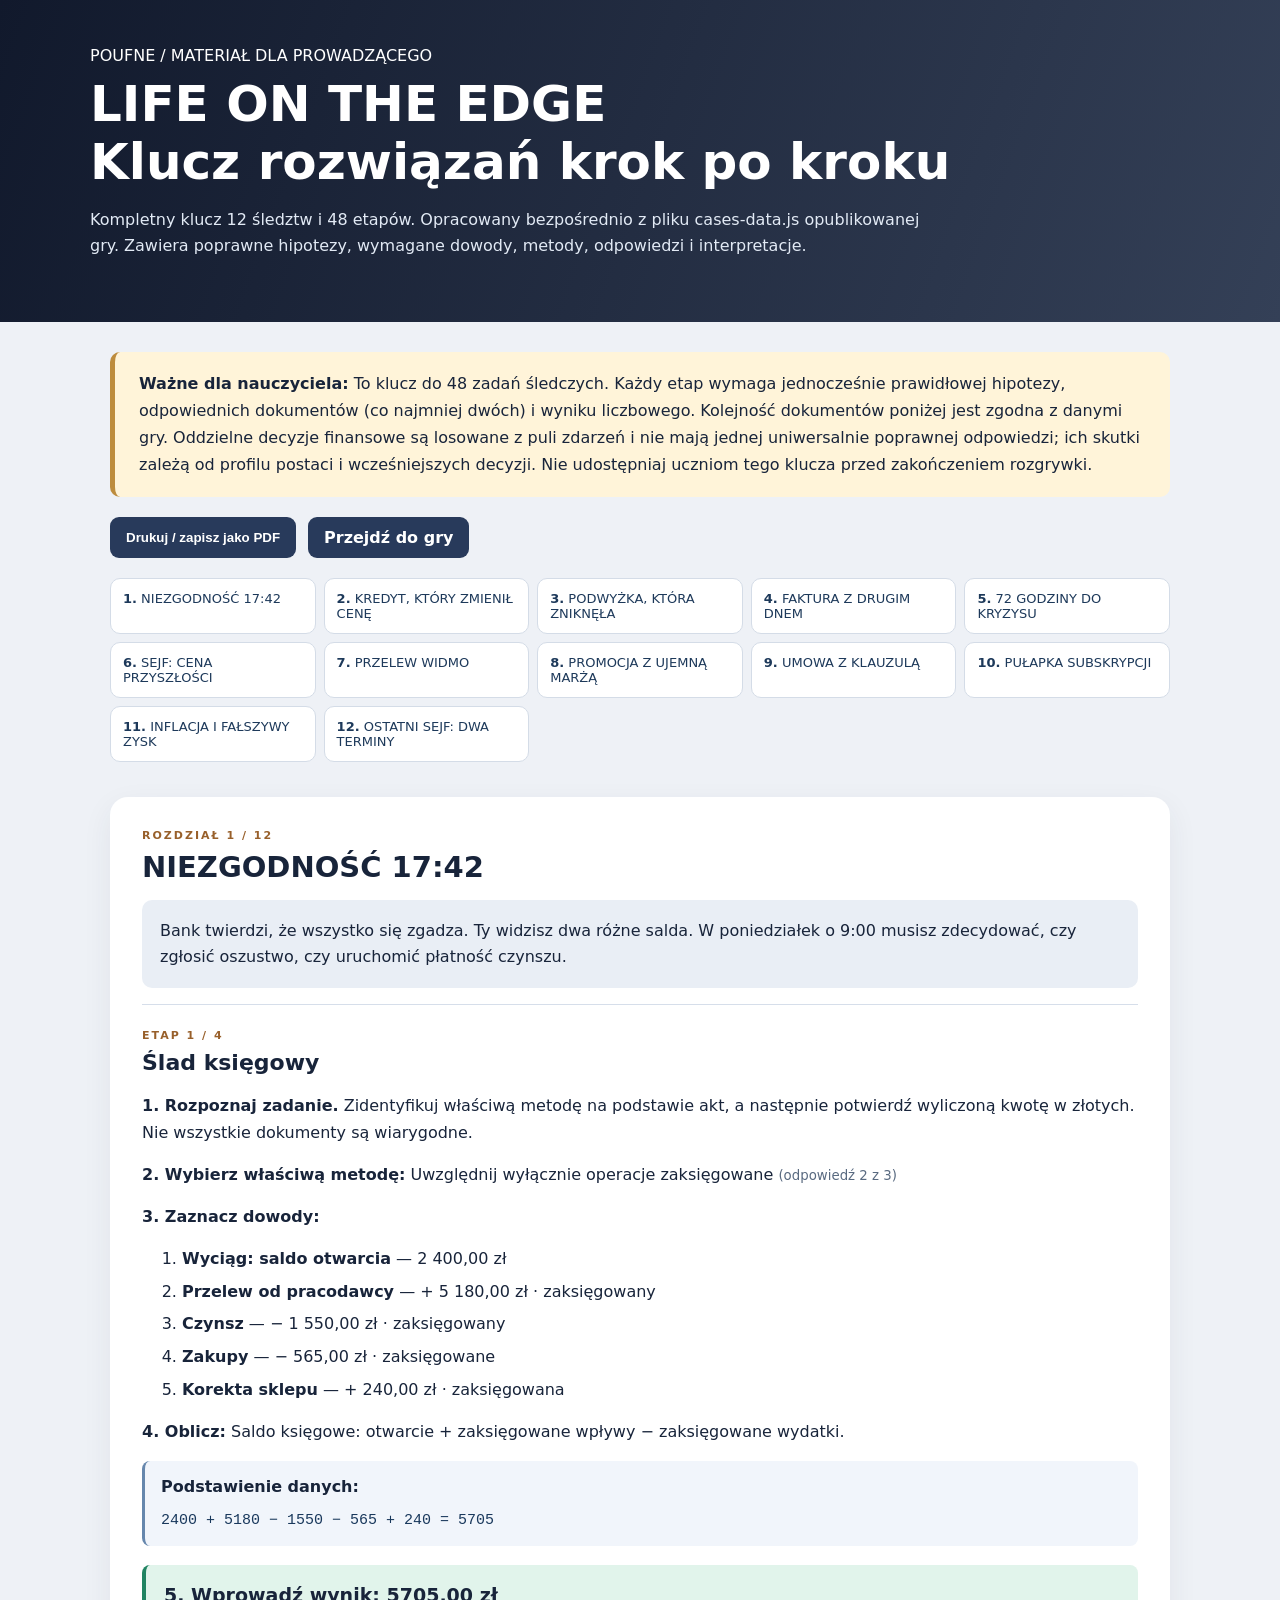
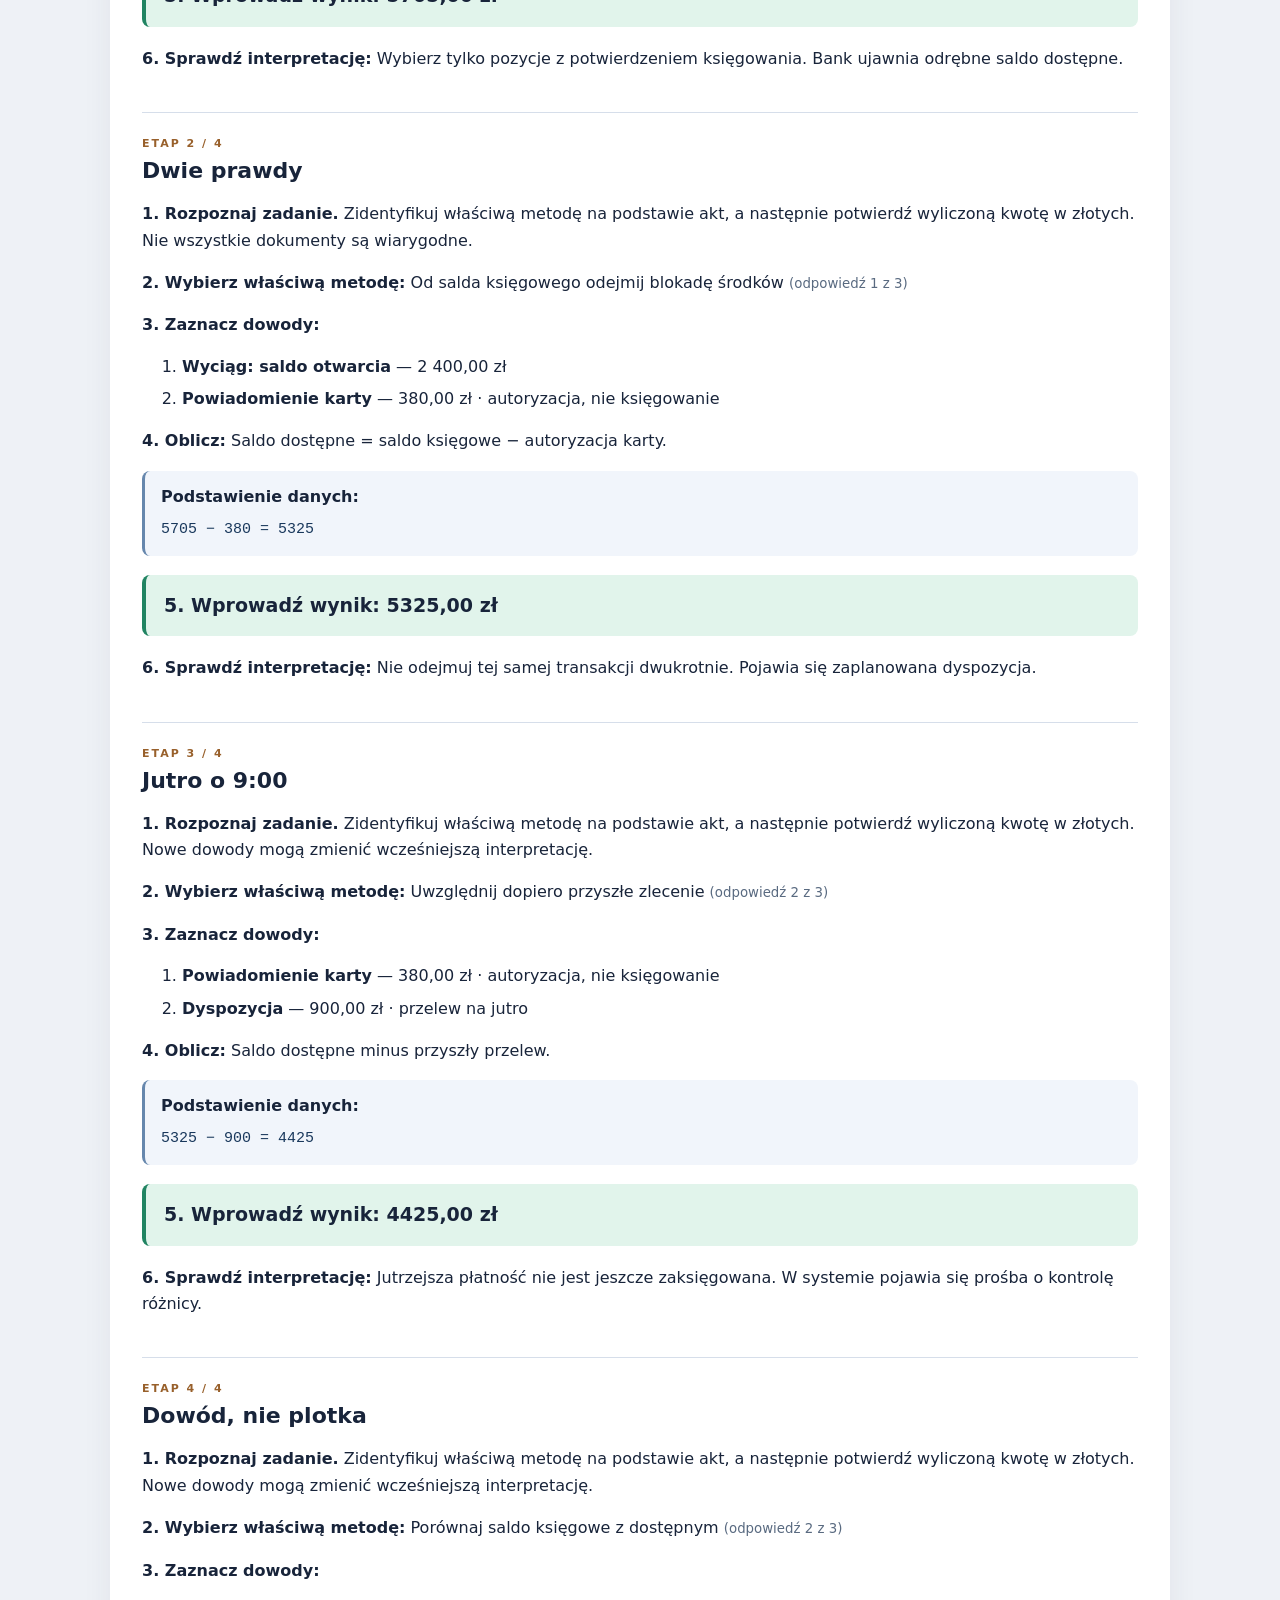
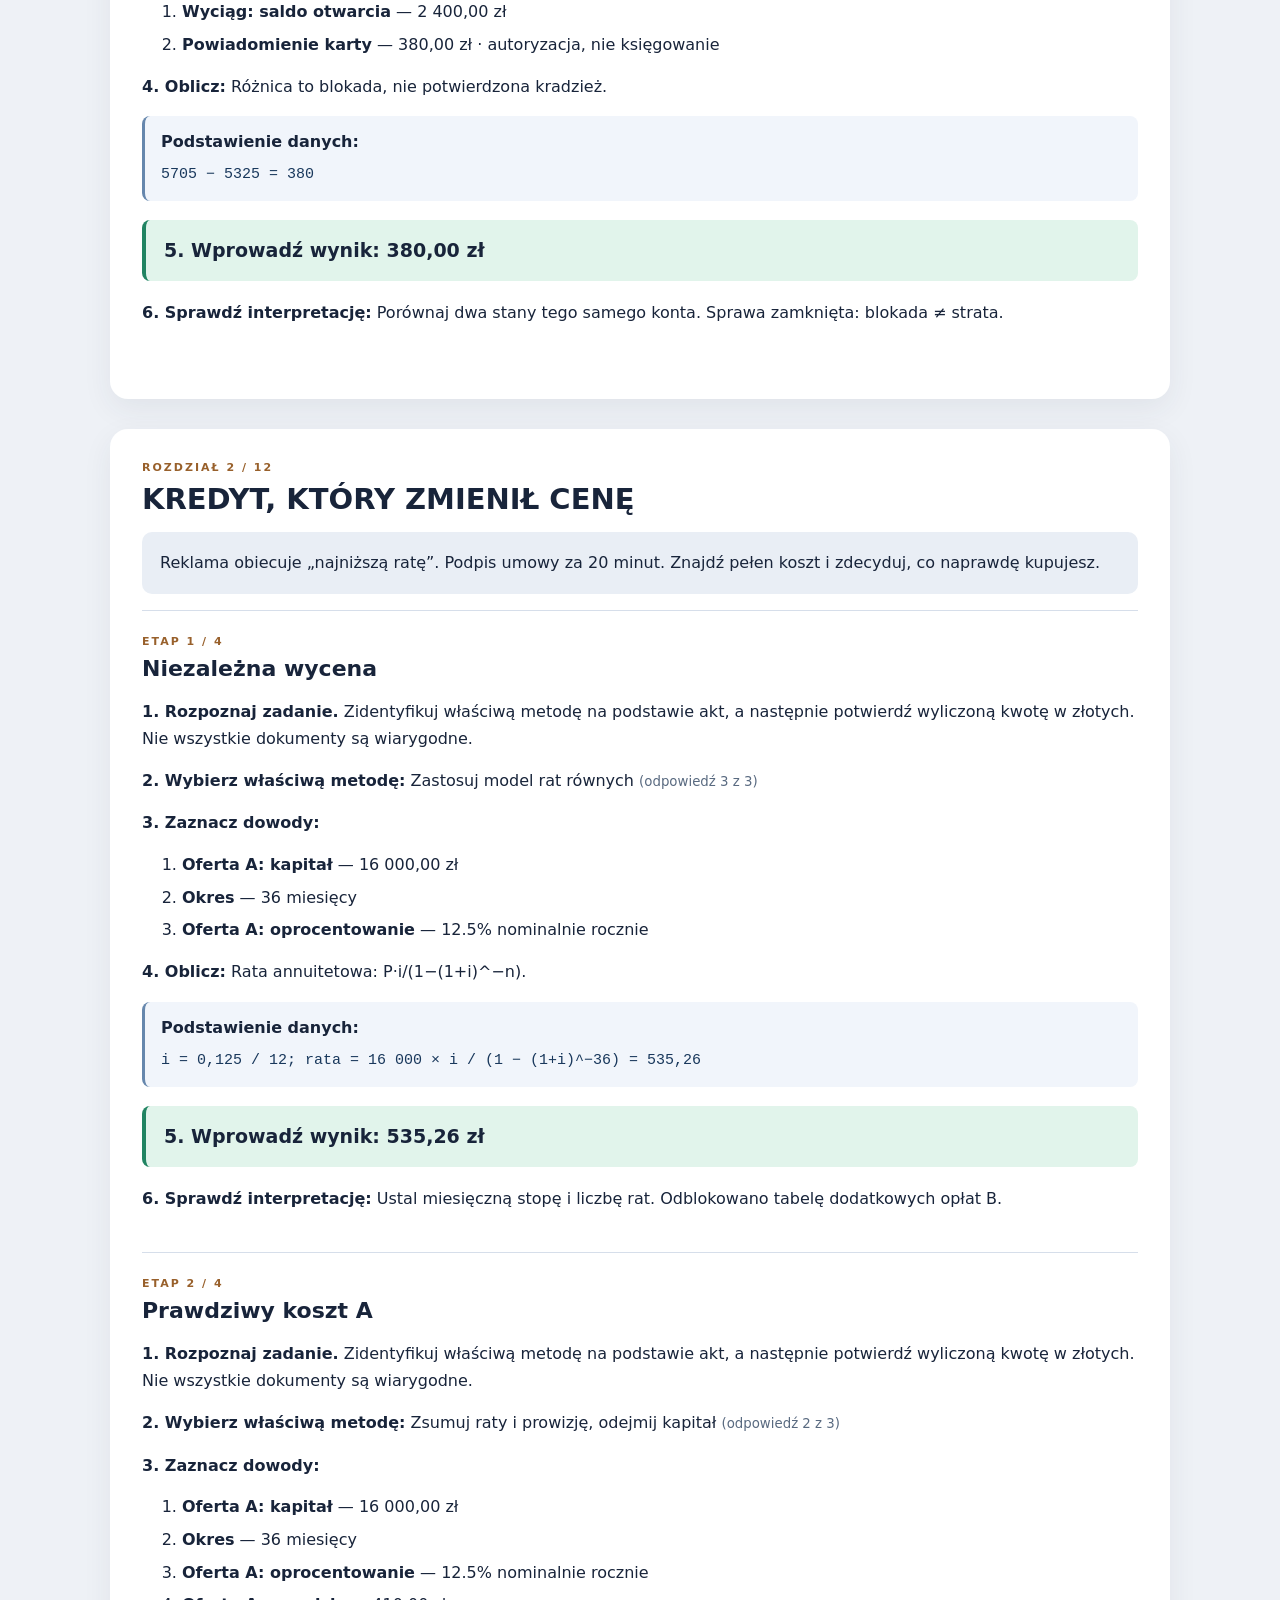
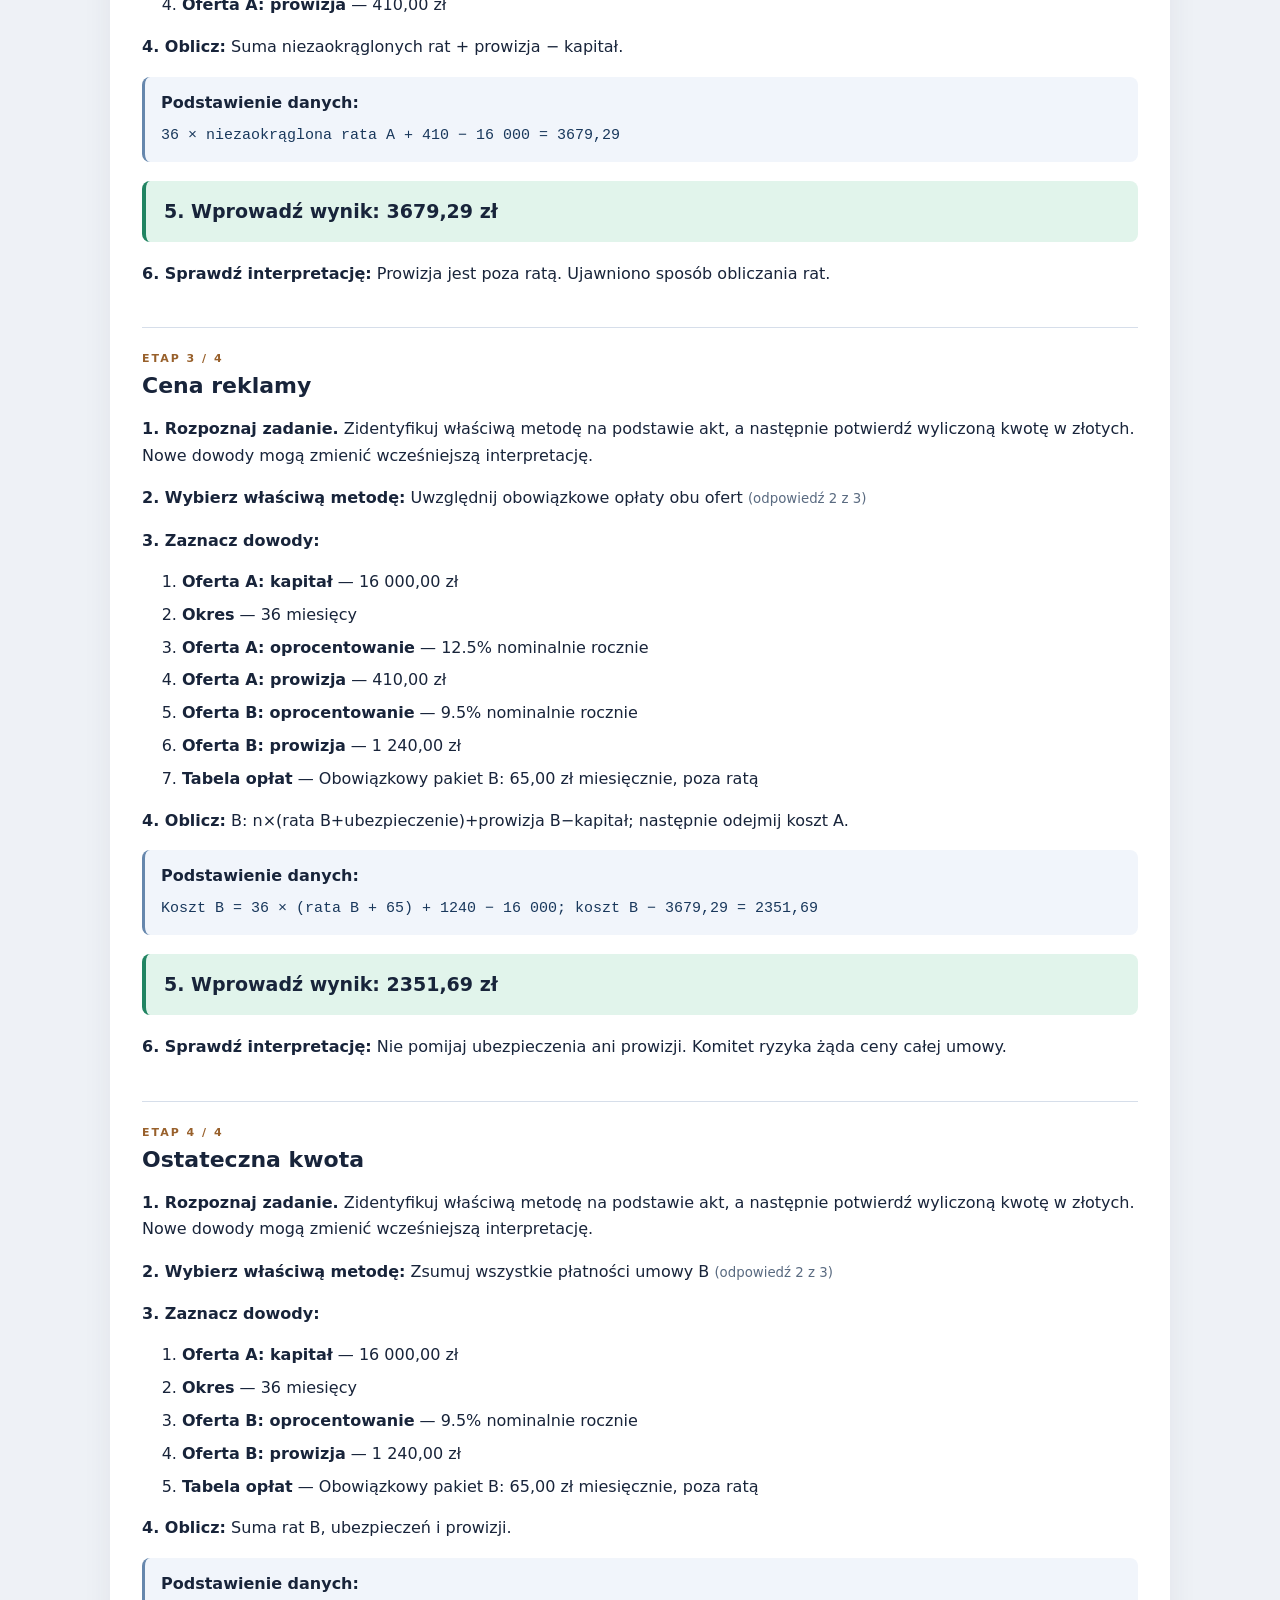
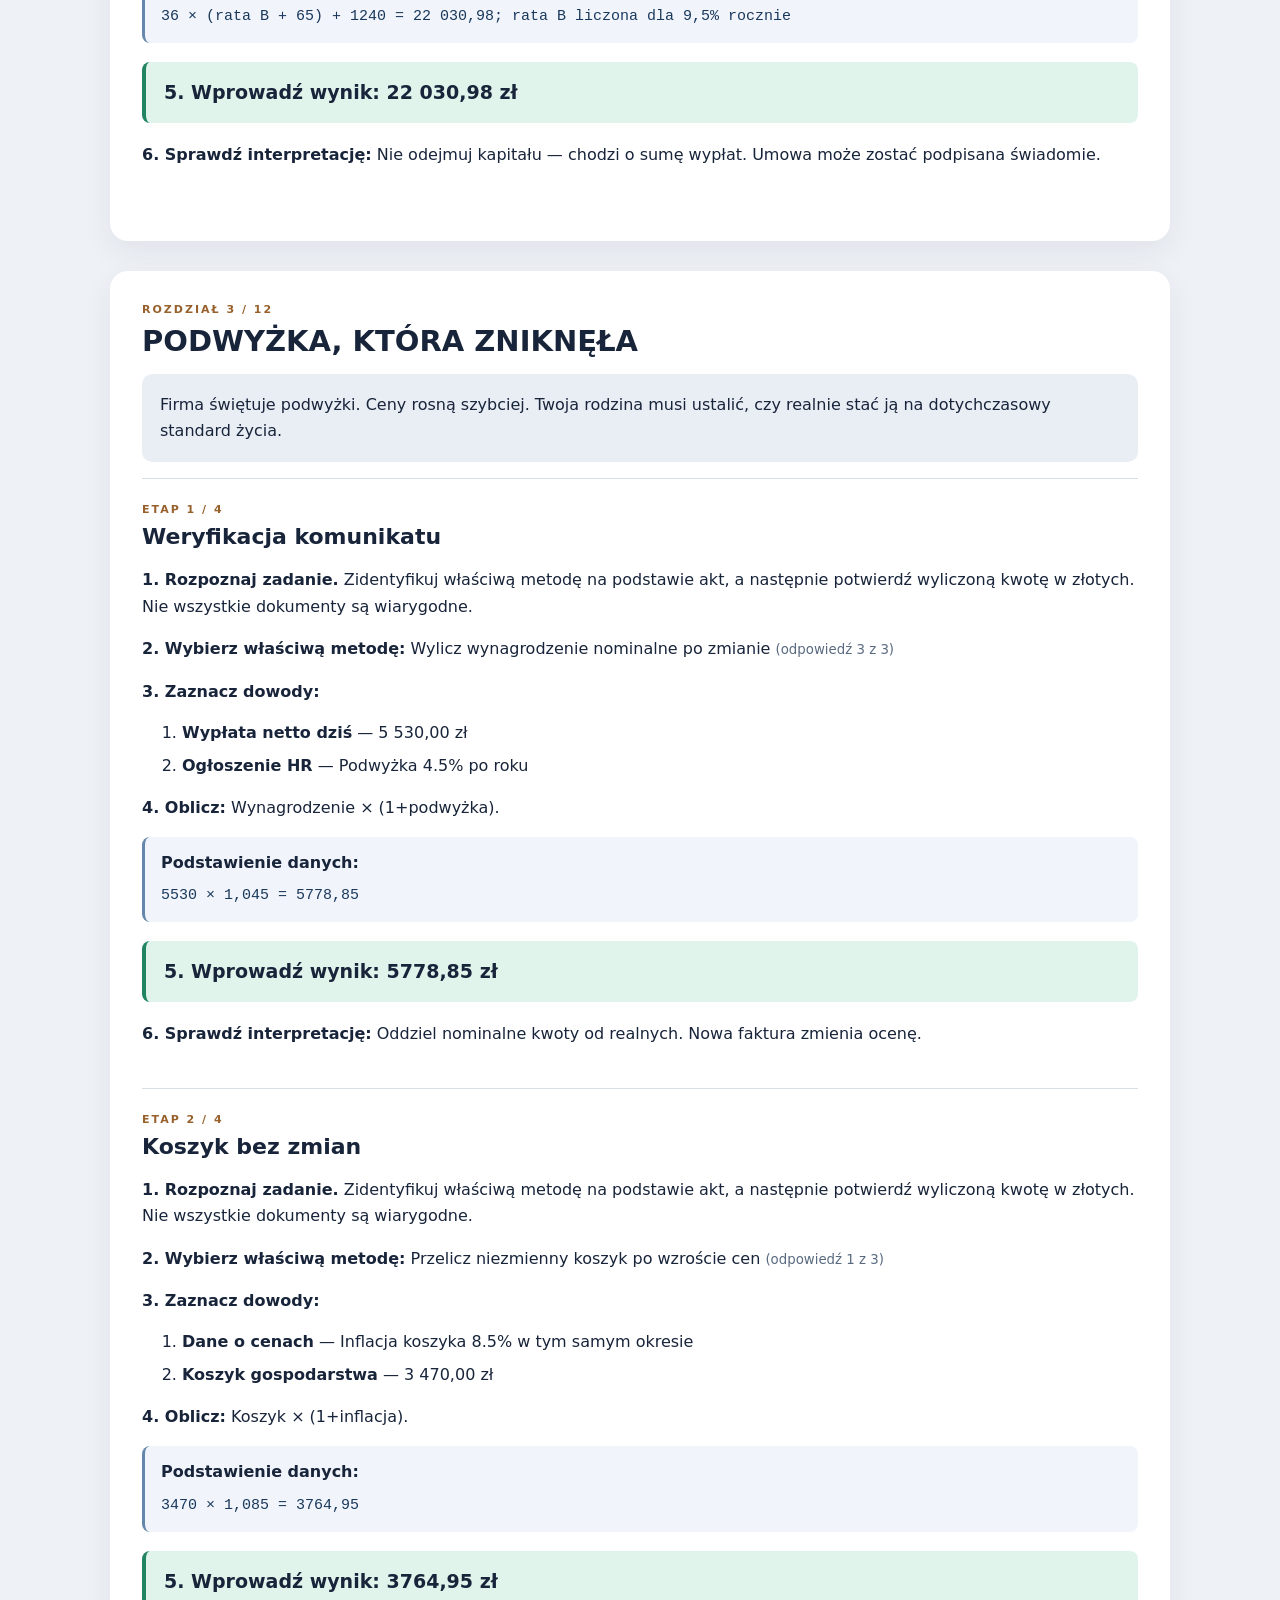
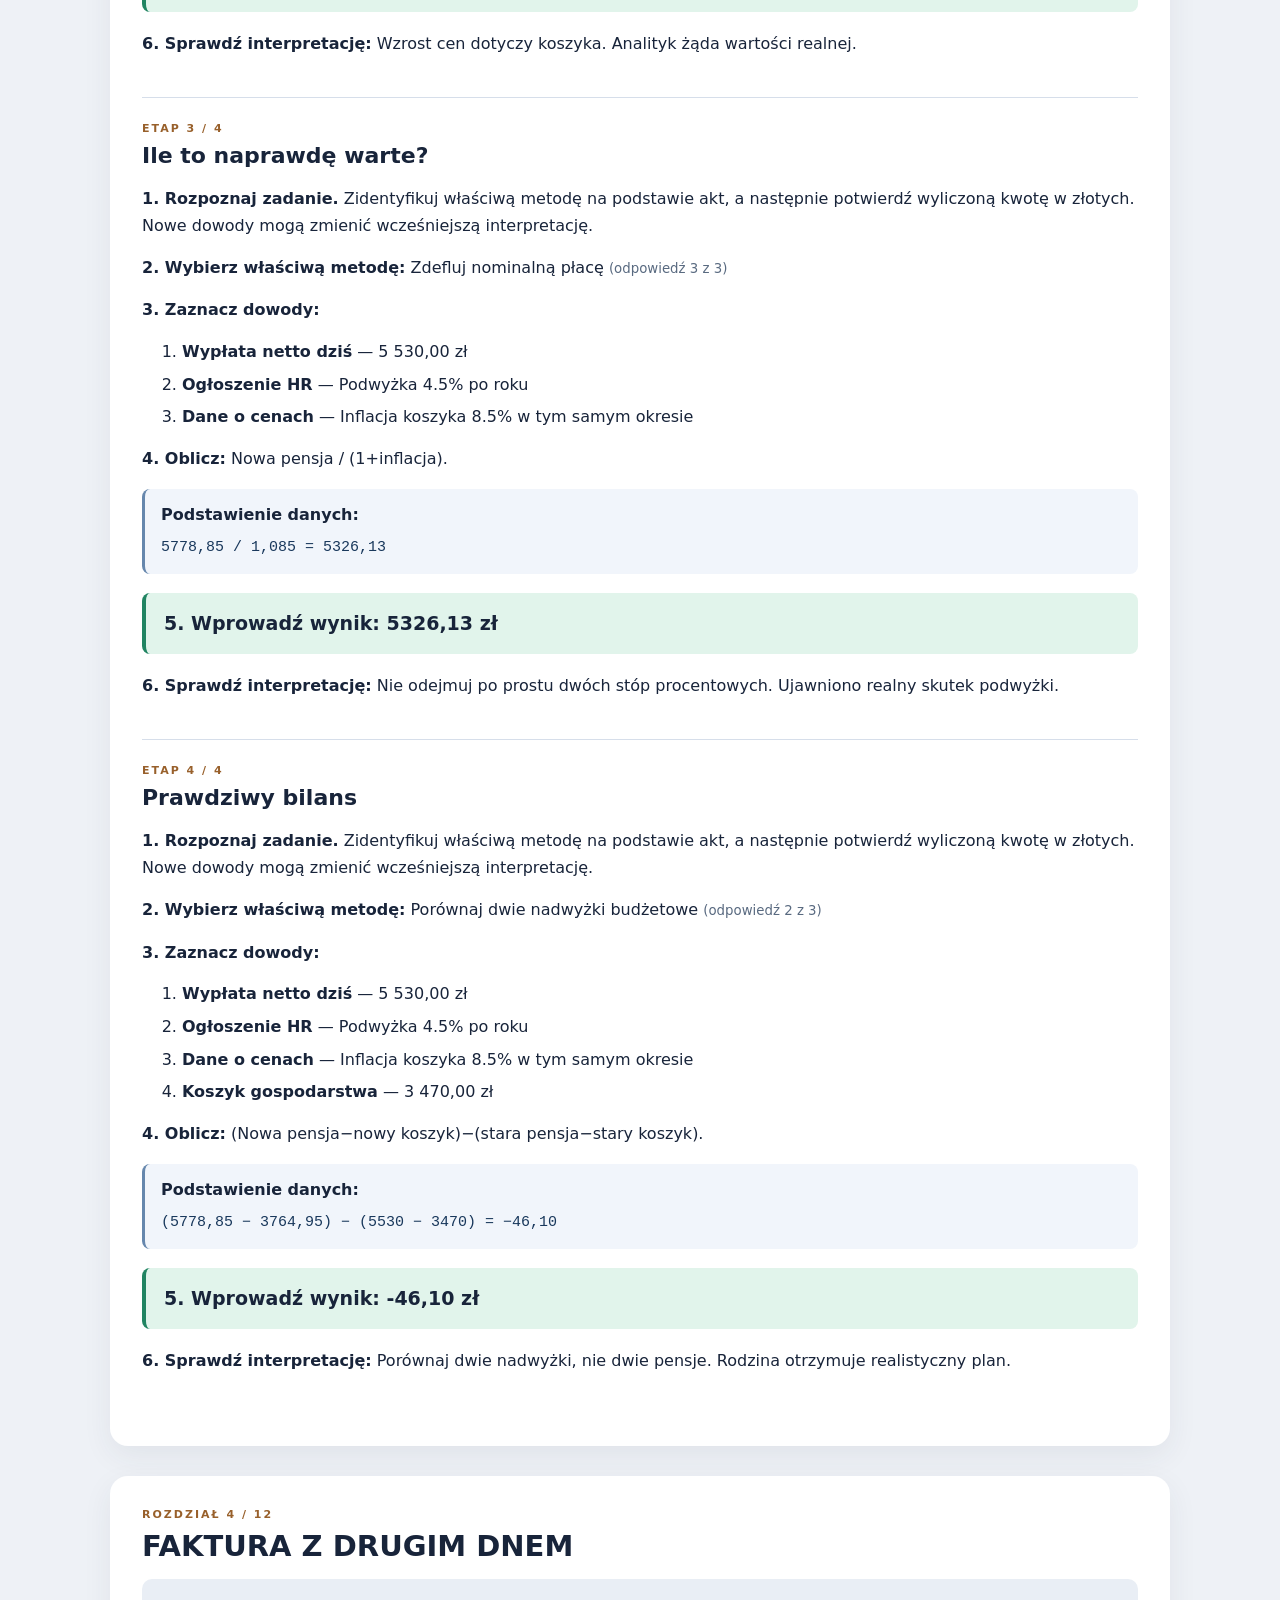
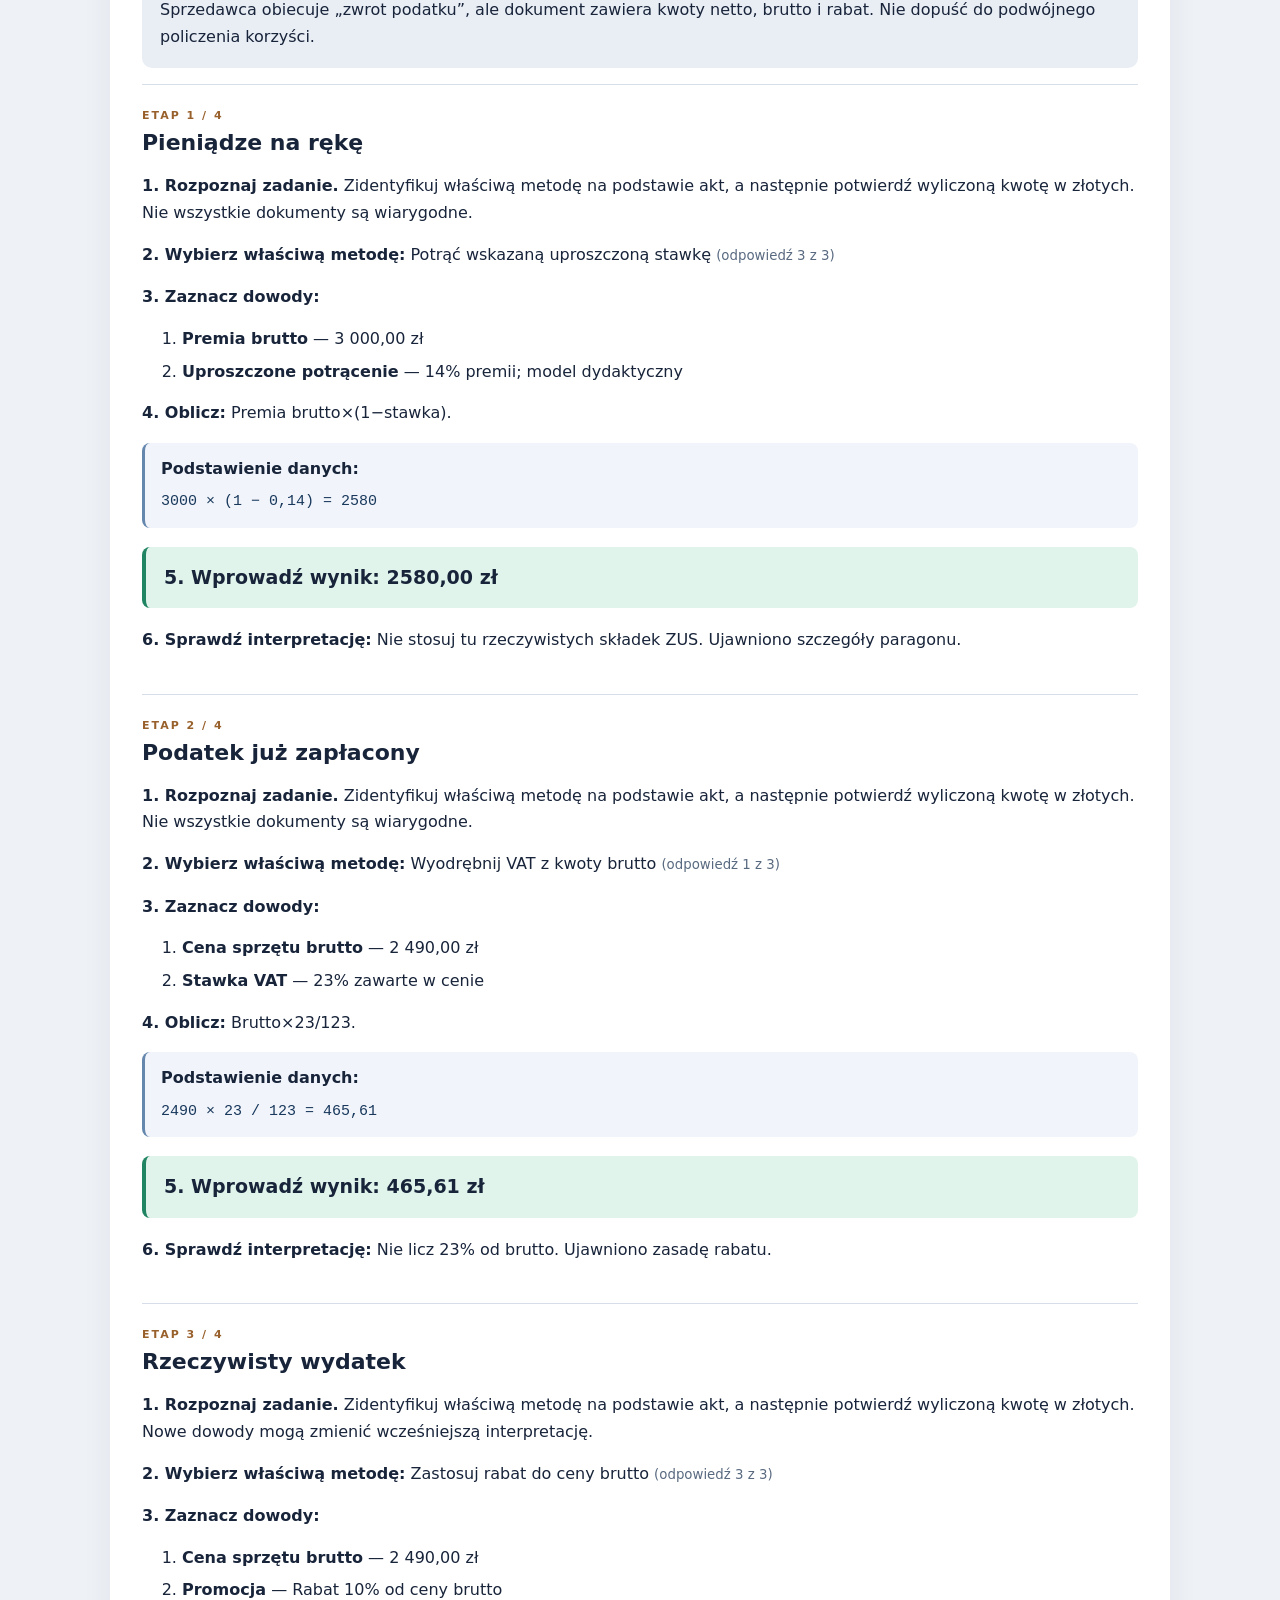
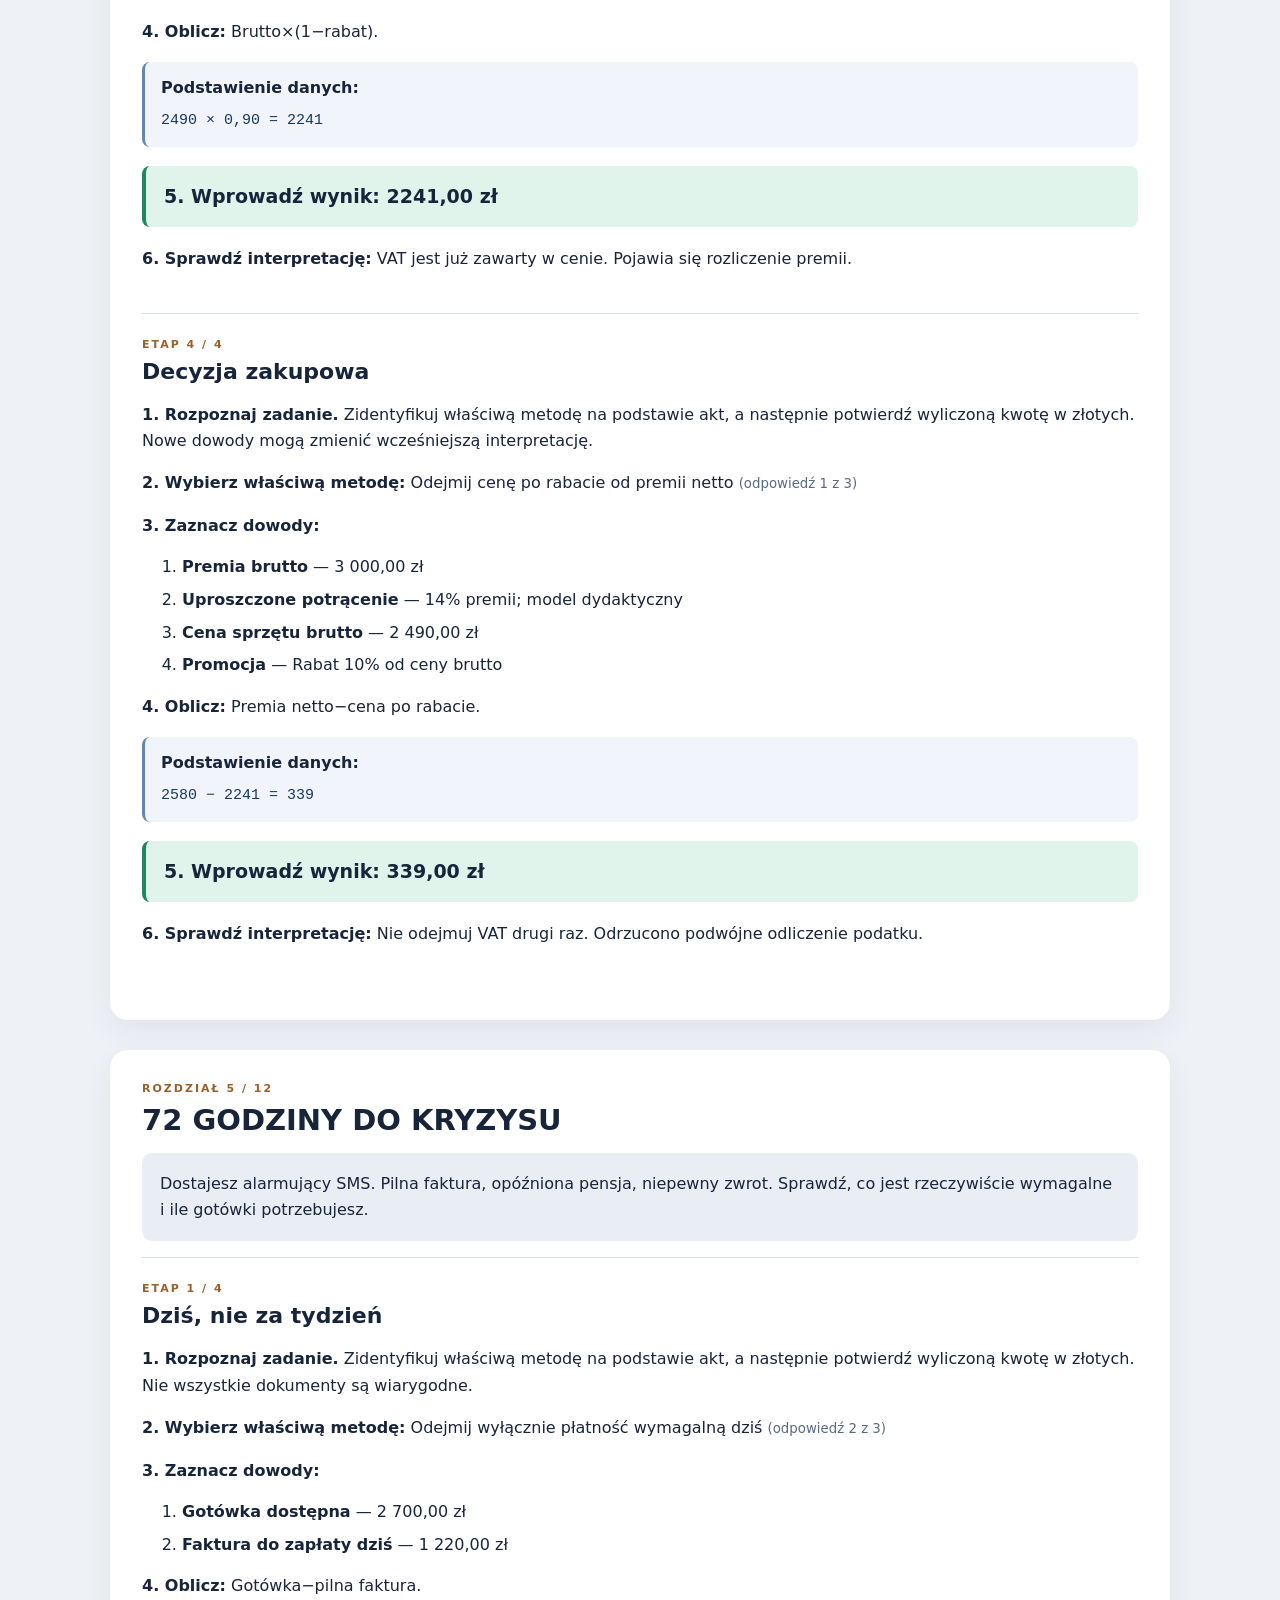
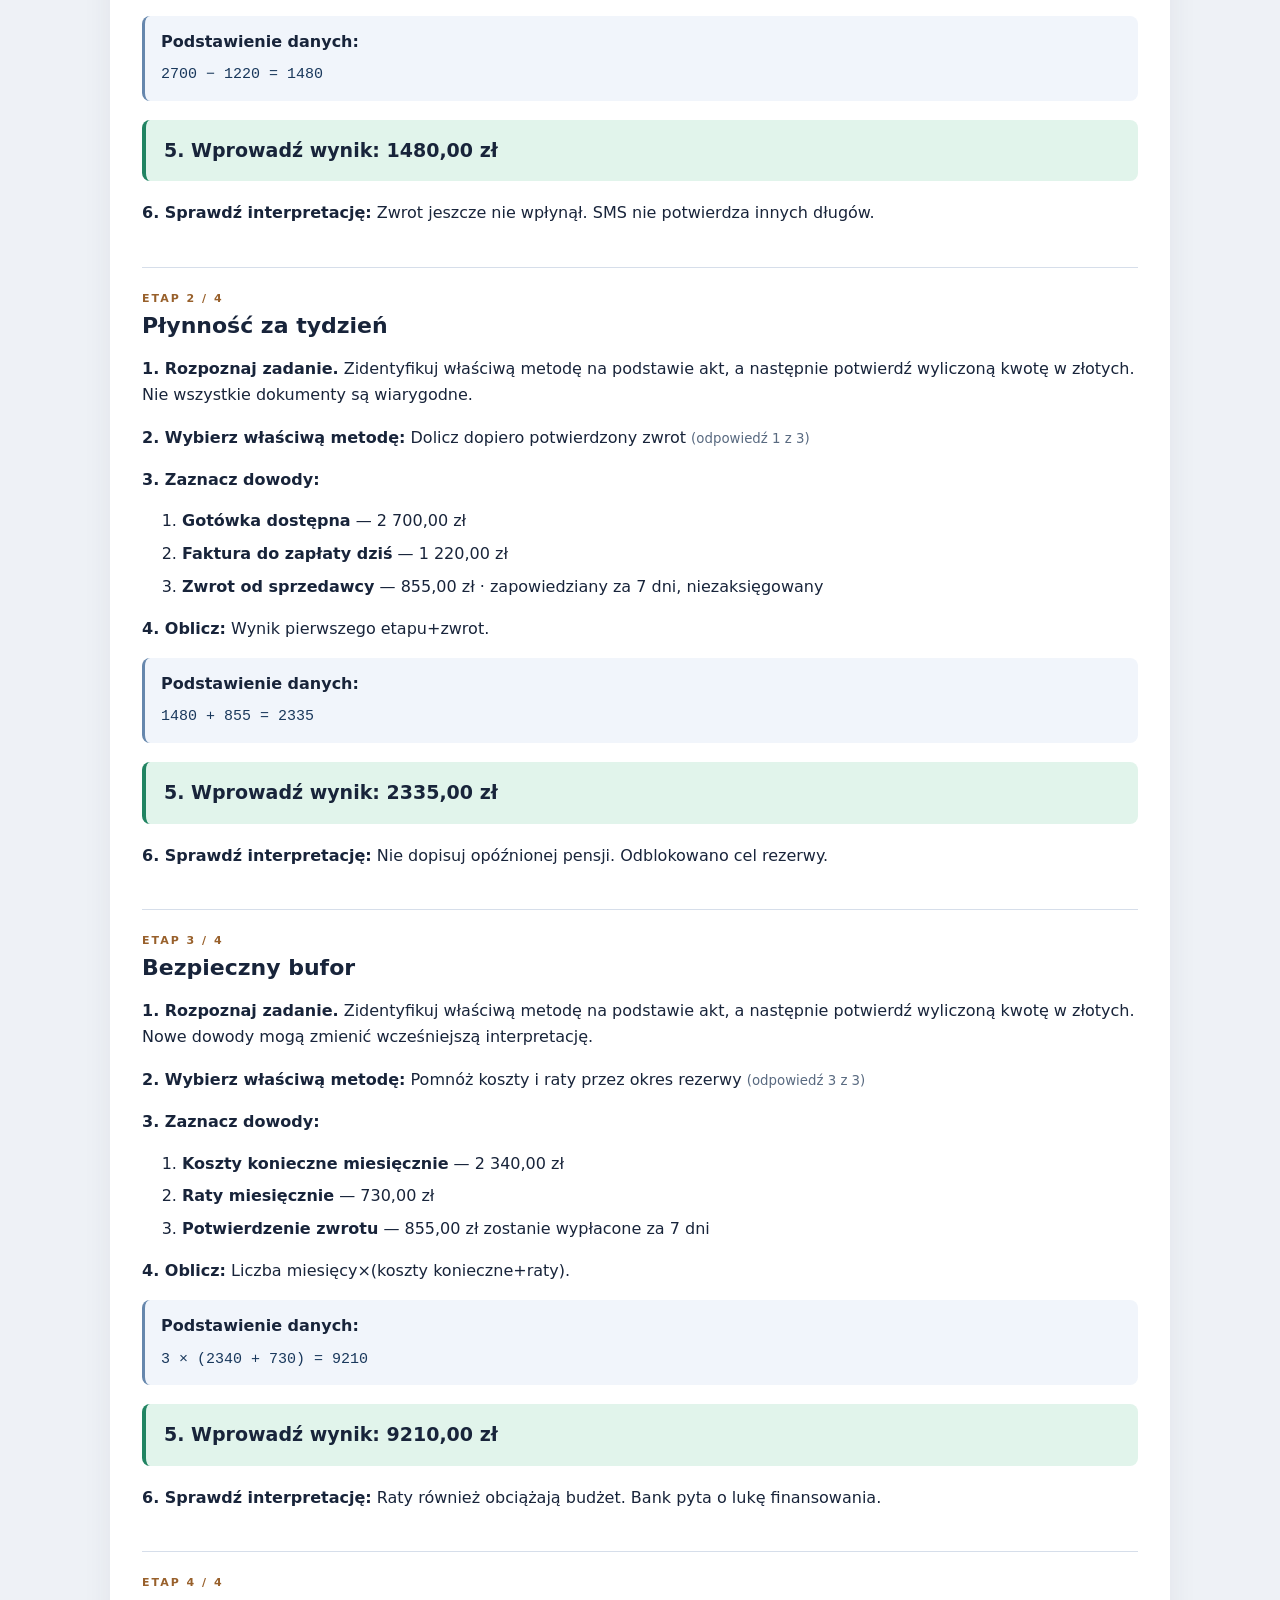
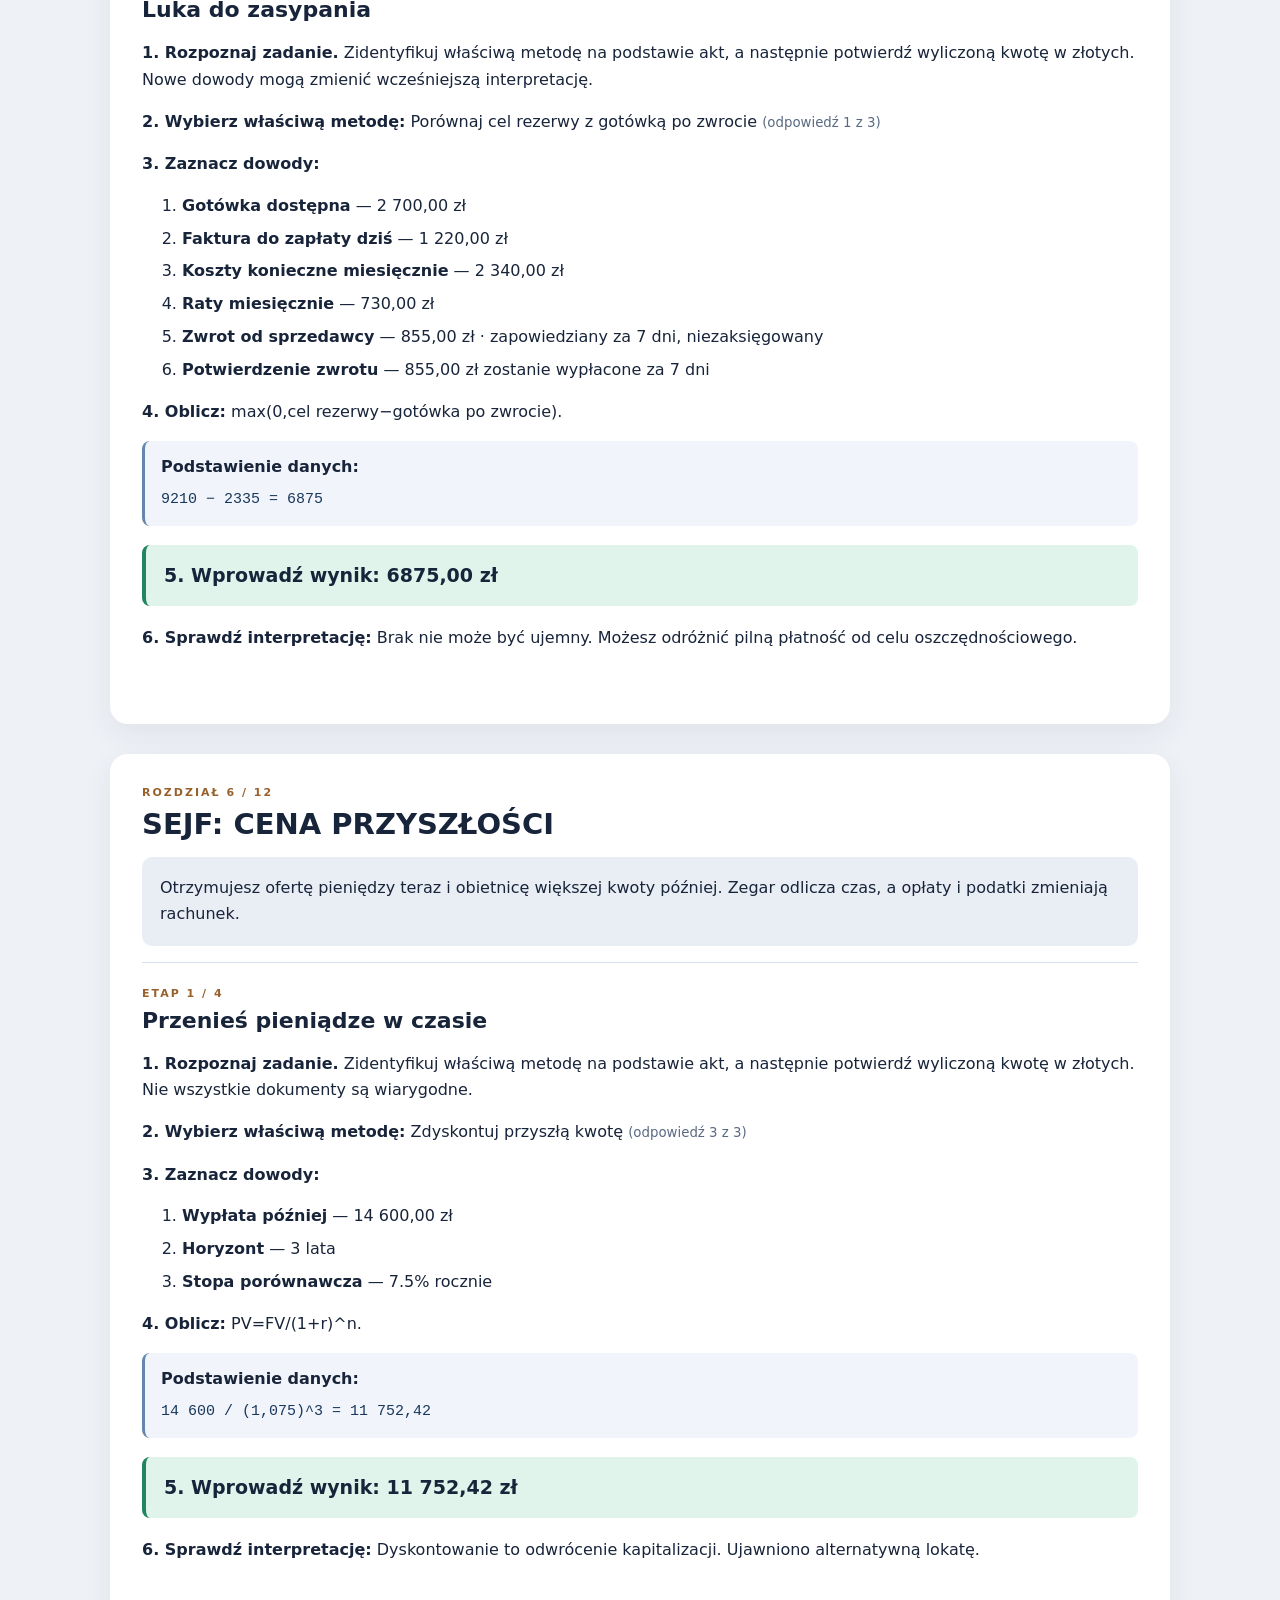
==== commit 4b712d7e: "Add numerical step-by-step substitutions for all 48 investigations" ====
--- a/klucz-nauczyciela.html
+++ b/klucz-nauczyciela.html
@@ -1 +1 @@
-<!doctype html><html lang="pl"><head><meta charset="utf-8"><meta name="viewport" content="width=device-width,initial-scale=1"><title>LIFE ON THE EDGE — kompletny klucz nauczyciela</title><style>:root{font-family:system-ui,Segoe UI,Arial;color:#18243a;background:#eef1f6}*{box-sizing:border-box}body{margin:0}header{background:linear-gradient(110deg,#11192c,#344057);color:#fff;padding:46px max(24px,calc((100vw - 1100px)/2))}header h1{font-size:clamp(30px,4vw,50px);margin:10px 0}header p{color:#e2eaf5;max-width:860px;line-height:1.65}main{max-width:1100px;margin:30px auto;padding:0 20px}.notice{background:#fff4d9;border-left:5px solid #bd8c3d;padding:18px 24px;border-radius:10px;line-height:1.7}.toolbar{display:flex;gap:12px;flex-wrap:wrap;margin:20px 0}.toolbar button,.toolbar a{padding:11px 16px;border:0;border-radius:9px;background:#283a5b;color:white;text-decoration:none;cursor:pointer;font-weight:650}nav{display:grid;grid-template-columns:repeat(auto-fit,minmax(200px,1fr));gap:8px;margin:20px 0 35px}nav a{color:#1d395a;background:white;border:1px solid #d4dce7;padding:12px;border-radius:10px;text-decoration:none;font-size:13px}.chapter{background:white;border-radius:18px;padding:32px;margin:30px 0;box-shadow:0 10px 30px #25344b12}.eyebrow,.step{color:#98602b;letter-spacing:2px;font-size:11px;font-weight:800}.chapter h2{font-size:29px;margin:8px 0 14px}.story{padding:18px;background:#e9eef5;border-radius:10px;line-height:1.65}.stage{border-top:1px solid #d6deea;padding:24px 0}.stage h3{font-size:22px;margin:8px 0 18px}.stage p{line-height:1.65}.stage li{line-height:1.55;margin:8px 0}.result{background:#e1f4eb;border-left:4px solid #218462;padding:15px 18px;border-radius:8px;font-size:19px}.stage small{color:#596a80}footer{padding:30px;text-align:center;color:#65758c}@media print{header{background:#1b2a43!important;-webkit-print-color-adjust:exact;print-color-adjust:exact}.toolbar,nav{display:none}.chapter{break-before:page;box-shadow:none;margin:0;padding:0}.stage{break-inside:avoid}.notice{break-after:page}body{background:white}}</style></head><body><header><div>POUFNE / MATERIAŁ DLA PROWADZĄCEGO</div><h1>LIFE ON THE EDGE<br>Klucz rozwiązań krok po kroku</h1><p>Kompletny klucz 12 śledztw i 48 etapów. Opracowany bezpośrednio z pliku cases-data.js opublikowanej gry. Zawiera poprawne hipotezy, wymagane dowody, metody, odpowiedzi i interpretacje.</p></header><main><div class="notice"><b>Ważne dla nauczyciela:</b> To klucz do 48 zadań śledczych. Każdy etap wymaga jednocześnie prawidłowej hipotezy, odpowiednich dokumentów (co najmniej dwóch) i wyniku liczbowego. Kolejność dokumentów poniżej jest zgodna z danymi gry. Oddzielne decyzje finansowe są losowane z puli zdarzeń i nie mają jednej uniwersalnie poprawnej odpowiedzi; ich skutki zależą od profilu postaci i wcześniejszych decyzji. Nie udostępniaj uczniom tego klucza przed zakończeniem rozgrywki.</div><div class="toolbar"><button onclick="window.print()">Drukuj / zapisz jako PDF</button><a href="index.html">Przejdź do gry</a></div><nav><a href="#r1"><b>1.</b> NIEZGODNOŚĆ 17:42</a><a href="#r2"><b>2.</b> KREDYT, KTÓRY ZMIENIŁ CENĘ</a><a href="#r3"><b>3.</b> PODWYŻKA, KTÓRA ZNIKNĘŁA</a><a href="#r4"><b>4.</b> FAKTURA Z DRUGIM DNEM</a><a href="#r5"><b>5.</b> 72 GODZINY DO KRYZYSU</a><a href="#r6"><b>6.</b> SEJF: CENA PRZYSZŁOŚCI</a><a href="#r7"><b>7.</b> PRZELEW WIDMO</a><a href="#r8"><b>8.</b> PROMOCJA Z UJEMNĄ MARŻĄ</a><a href="#r9"><b>9.</b> UMOWA Z KLAUZULĄ</a><a href="#r10"><b>10.</b> PUŁAPKA SUBSKRYPCJI</a><a href="#r11"><b>11.</b> INFLACJA I FAŁSZYWY ZYSK</a><a href="#r12"><b>12.</b> OSTATNI SEJF: DWA TERMINY</a></nav><section class="chapter" id="r1"><div class="eyebrow">ROZDZIAŁ 1 / 12</div><h2>NIEZGODNOŚĆ 17:42</h2><p class="story">Bank twierdzi, że wszystko się zgadza. Ty widzisz dwa różne salda. W poniedziałek o 9:00 musisz zdecydować, czy zgłosić oszustwo, czy uruchomić płatność czynszu.</p><article class="stage"><div class="step">ETAP 1 / 4</div><h3>Ślad księgowy</h3><p><b>1. Rozpoznaj zadanie.</b> Zidentyfikuj właściwą metodę na podstawie akt, a następnie potwierdź wyliczoną kwotę w złotych. Nie wszystkie dokumenty są wiarygodne.</p><p><b>2. Wybierz właściwą metodę:</b> Uwzględnij wyłącznie operacje zaksięgowane <small>(odpowiedź 2 z 3)</small></p><p><b>3. Zaznacz dowody:</b></p><ol><li><strong>Wyciąg: saldo otwarcia</strong> — 2 400,00 zł</li><li><strong>Przelew od pracodawcy</strong> — + 5 180,00 zł · zaksięgowany</li><li><strong>Czynsz</strong> — − 1 550,00 zł · zaksięgowany</li><li><strong>Zakupy</strong> — − 565,00 zł · zaksięgowane</li><li><strong>Korekta sklepu</strong> — + 240,00 zł · zaksięgowana</li></ol><p><b>4. Oblicz:</b> Saldo księgowe: otwarcie + zaksięgowane wpływy − zaksięgowane wydatki.</p><p class="result"><b>5. Wprowadź wynik: 5705,00 zł</b></p><p><b>6. Sprawdź interpretację:</b> Wybierz tylko pozycje z potwierdzeniem księgowania. Bank ujawnia odrębne saldo dostępne.</p></article><article class="stage"><div class="step">ETAP 2 / 4</div><h3>Dwie prawdy</h3><p><b>1. Rozpoznaj zadanie.</b> Zidentyfikuj właściwą metodę na podstawie akt, a następnie potwierdź wyliczoną kwotę w złotych. Nie wszystkie dokumenty są wiarygodne.</p><p><b>2. Wybierz właściwą metodę:</b> Od salda księgowego odejmij blokadę środków <small>(odpowiedź 1 z 3)</small></p><p><b>3. Zaznacz dowody:</b></p><ol><li><strong>Wyciąg: saldo otwarcia</strong> — 2 400,00 zł</li><li><strong>Powiadomienie karty</strong> — 380,00 zł · autoryzacja, nie księgowanie</li></ol><p><b>4. Oblicz:</b> Saldo dostępne = saldo księgowe − autoryzacja karty.</p><p class="result"><b>5. Wprowadź wynik: 5325,00 zł</b></p><p><b>6. Sprawdź interpretację:</b> Nie odejmuj tej samej transakcji dwukrotnie. Pojawia się zaplanowana dyspozycja.</p></article><article class="stage"><div class="step">ETAP 3 / 4</div><h3>Jutro o 9:00</h3><p><b>1. Rozpoznaj zadanie.</b> Zidentyfikuj właściwą metodę na podstawie akt, a następnie potwierdź wyliczoną kwotę w złotych. Nowe dowody mogą zmienić wcześniejszą interpretację.</p><p><b>2. Wybierz właściwą metodę:</b> Uwzględnij dopiero przyszłe zlecenie <small>(odpowiedź 2 z 3)</small></p><p><b>3. Zaznacz dowody:</b></p><ol><li><strong>Powiadomienie karty</strong> — 380,00 zł · autoryzacja, nie księgowanie</li><li><strong>Dyspozycja</strong> — 900,00 zł · przelew na jutro</li></ol><p><b>4. Oblicz:</b> Saldo dostępne minus przyszły przelew.</p><p class="result"><b>5. Wprowadź wynik: 4425,00 zł</b></p><p><b>6. Sprawdź interpretację:</b> Jutrzejsza płatność nie jest jeszcze zaksięgowana. W systemie pojawia się prośba o kontrolę różnicy.</p></article><article class="stage"><div class="step">ETAP 4 / 4</div><h3>Dowód, nie plotka</h3><p><b>1. Rozpoznaj zadanie.</b> Zidentyfikuj właściwą metodę na podstawie akt, a następnie potwierdź wyliczoną kwotę w złotych. Nowe dowody mogą zmienić wcześniejszą interpretację.</p><p><b>2. Wybierz właściwą metodę:</b> Porównaj saldo księgowe z dostępnym <small>(odpowiedź 2 z 3)</small></p><p><b>3. Zaznacz dowody:</b></p><ol><li><strong>Wyciąg: saldo otwarcia</strong> — 2 400,00 zł</li><li><strong>Powiadomienie karty</strong> — 380,00 zł · autoryzacja, nie księgowanie</li></ol><p><b>4. Oblicz:</b> Różnica to blokada, nie potwierdzona kradzież.</p><p class="result"><b>5. Wprowadź wynik: 380,00 zł</b></p><p><b>6. Sprawdź interpretację:</b> Porównaj dwa stany tego samego konta. Sprawa zamknięta: blokada ≠ strata.</p></article></section><section class="chapter" id="r2"><div class="eyebrow">ROZDZIAŁ 2 / 12</div><h2>KREDYT, KTÓRY ZMIENIŁ CENĘ</h2><p class="story">Reklama obiecuje „najniższą ratę”. Podpis umowy za 20 minut. Znajdź pełen koszt i zdecyduj, co naprawdę kupujesz.</p><article class="stage"><div class="step">ETAP 1 / 4</div><h3>Niezależna wycena</h3><p><b>1. Rozpoznaj zadanie.</b> Zidentyfikuj właściwą metodę na podstawie akt, a następnie potwierdź wyliczoną kwotę w złotych. Nie wszystkie dokumenty są wiarygodne.</p><p><b>2. Wybierz właściwą metodę:</b> Zastosuj model rat równych <small>(odpowiedź 3 z 3)</small></p><p><b>3. Zaznacz dowody:</b></p><ol><li><strong>Oferta A: kapitał</strong> — 16 000,00 zł</li><li><strong>Okres</strong> — 36 miesięcy</li><li><strong>Oferta A: oprocentowanie</strong> — 12.5% nominalnie rocznie</li></ol><p><b>4. Oblicz:</b> Rata annuitetowa: P·i/(1−(1+i)^−n).</p><p class="result"><b>5. Wprowadź wynik: 535,26 zł</b></p><p><b>6. Sprawdź interpretację:</b> Ustal miesięczną stopę i liczbę rat. Odblokowano tabelę dodatkowych opłat B.</p></article><article class="stage"><div class="step">ETAP 2 / 4</div><h3>Prawdziwy koszt A</h3><p><b>1. Rozpoznaj zadanie.</b> Zidentyfikuj właściwą metodę na podstawie akt, a następnie potwierdź wyliczoną kwotę w złotych. Nie wszystkie dokumenty są wiarygodne.</p><p><b>2. Wybierz właściwą metodę:</b> Zsumuj raty i prowizję, odejmij kapitał <small>(odpowiedź 2 z 3)</small></p><p><b>3. Zaznacz dowody:</b></p><ol><li><strong>Oferta A: kapitał</strong> — 16 000,00 zł</li><li><strong>Okres</strong> — 36 miesięcy</li><li><strong>Oferta A: oprocentowanie</strong> — 12.5% nominalnie rocznie</li><li><strong>Oferta A: prowizja</strong> — 410,00 zł</li></ol><p><b>4. Oblicz:</b> Suma niezaokrąglonych rat + prowizja − kapitał.</p><p class="result"><b>5. Wprowadź wynik: 3679,29 zł</b></p><p><b>6. Sprawdź interpretację:</b> Prowizja jest poza ratą. Ujawniono sposób obliczania rat.</p></article><article class="stage"><div class="step">ETAP 3 / 4</div><h3>Cena reklamy</h3><p><b>1. Rozpoznaj zadanie.</b> Zidentyfikuj właściwą metodę na podstawie akt, a następnie potwierdź wyliczoną kwotę w złotych. Nowe dowody mogą zmienić wcześniejszą interpretację.</p><p><b>2. Wybierz właściwą metodę:</b> Uwzględnij obowiązkowe opłaty obu ofert <small>(odpowiedź 2 z 3)</small></p><p><b>3. Zaznacz dowody:</b></p><ol><li><strong>Oferta A: kapitał</strong> — 16 000,00 zł</li><li><strong>Okres</strong> — 36 miesięcy</li><li><strong>Oferta A: oprocentowanie</strong> — 12.5% nominalnie rocznie</li><li><strong>Oferta A: prowizja</strong> — 410,00 zł</li><li><strong>Oferta B: oprocentowanie</strong> — 9.5% nominalnie rocznie</li><li><strong>Oferta B: prowizja</strong> — 1 240,00 zł</li><li><strong>Tabela opłat</strong> — Obowiązkowy pakiet B: 65,00 zł miesięcznie, poza ratą</li></ol><p><b>4. Oblicz:</b> B: n×(rata B+ubezpieczenie)+prowizja B−kapitał; następnie odejmij koszt A.</p><p class="result"><b>5. Wprowadź wynik: 2351,69 zł</b></p><p><b>6. Sprawdź interpretację:</b> Nie pomijaj ubezpieczenia ani prowizji. Komitet ryzyka żąda ceny całej umowy.</p></article><article class="stage"><div class="step">ETAP 4 / 4</div><h3>Ostateczna kwota</h3><p><b>1. Rozpoznaj zadanie.</b> Zidentyfikuj właściwą metodę na podstawie akt, a następnie potwierdź wyliczoną kwotę w złotych. Nowe dowody mogą zmienić wcześniejszą interpretację.</p><p><b>2. Wybierz właściwą metodę:</b> Zsumuj wszystkie płatności umowy B <small>(odpowiedź 2 z 3)</small></p><p><b>3. Zaznacz dowody:</b></p><ol><li><strong>Oferta A: kapitał</strong> — 16 000,00 zł</li><li><strong>Okres</strong> — 36 miesięcy</li><li><strong>Oferta B: oprocentowanie</strong> — 9.5% nominalnie rocznie</li><li><strong>Oferta B: prowizja</strong> — 1 240,00 zł</li><li><strong>Tabela opłat</strong> — Obowiązkowy pakiet B: 65,00 zł miesięcznie, poza ratą</li></ol><p><b>4. Oblicz:</b> Suma rat B, ubezpieczeń i prowizji.</p><p class="result"><b>5. Wprowadź wynik: 22 030,98 zł</b></p><p><b>6. Sprawdź interpretację:</b> Nie odejmuj kapitału — chodzi o sumę wypłat. Umowa może zostać podpisana świadomie.</p></article></section><section class="chapter" id="r3"><div class="eyebrow">ROZDZIAŁ 3 / 12</div><h2>PODWYŻKA, KTÓRA ZNIKNĘŁA</h2><p class="story">Firma świętuje podwyżki. Ceny rosną szybciej. Twoja rodzina musi ustalić, czy realnie stać ją na dotychczasowy standard życia.</p><article class="stage"><div class="step">ETAP 1 / 4</div><h3>Weryfikacja komunikatu</h3><p><b>1. Rozpoznaj zadanie.</b> Zidentyfikuj właściwą metodę na podstawie akt, a następnie potwierdź wyliczoną kwotę w złotych. Nie wszystkie dokumenty są wiarygodne.</p><p><b>2. Wybierz właściwą metodę:</b> Wylicz wynagrodzenie nominalne po zmianie <small>(odpowiedź 3 z 3)</small></p><p><b>3. Zaznacz dowody:</b></p><ol><li><strong>Wypłata netto dziś</strong> — 5 530,00 zł</li><li><strong>Ogłoszenie HR</strong> — Podwyżka 4.5% po roku</li></ol><p><b>4. Oblicz:</b> Wynagrodzenie × (1+podwyżka).</p><p class="result"><b>5. Wprowadź wynik: 5778,85 zł</b></p><p><b>6. Sprawdź interpretację:</b> Oddziel nominalne kwoty od realnych. Nowa faktura zmienia ocenę.</p></article><article class="stage"><div class="step">ETAP 2 / 4</div><h3>Koszyk bez zmian</h3><p><b>1. Rozpoznaj zadanie.</b> Zidentyfikuj właściwą metodę na podstawie akt, a następnie potwierdź wyliczoną kwotę w złotych. Nie wszystkie dokumenty są wiarygodne.</p><p><b>2. Wybierz właściwą metodę:</b> Przelicz niezmienny koszyk po wzroście cen <small>(odpowiedź 1 z 3)</small></p><p><b>3. Zaznacz dowody:</b></p><ol><li><strong>Dane o cenach</strong> — Inflacja koszyka 8.5% w tym samym okresie</li><li><strong>Koszyk gospodarstwa</strong> — 3 470,00 zł</li></ol><p><b>4. Oblicz:</b> Koszyk × (1+inflacja).</p><p class="result"><b>5. Wprowadź wynik: 3764,95 zł</b></p><p><b>6. Sprawdź interpretację:</b> Wzrost cen dotyczy koszyka. Analityk żąda wartości realnej.</p></article><article class="stage"><div class="step">ETAP 3 / 4</div><h3>Ile to naprawdę warte?</h3><p><b>1. Rozpoznaj zadanie.</b> Zidentyfikuj właściwą metodę na podstawie akt, a następnie potwierdź wyliczoną kwotę w złotych. Nowe dowody mogą zmienić wcześniejszą interpretację.</p><p><b>2. Wybierz właściwą metodę:</b> Zdefluj nominalną płacę <small>(odpowiedź 3 z 3)</small></p><p><b>3. Zaznacz dowody:</b></p><ol><li><strong>Wypłata netto dziś</strong> — 5 530,00 zł</li><li><strong>Ogłoszenie HR</strong> — Podwyżka 4.5% po roku</li><li><strong>Dane o cenach</strong> — Inflacja koszyka 8.5% w tym samym okresie</li></ol><p><b>4. Oblicz:</b> Nowa pensja / (1+inflacja).</p><p class="result"><b>5. Wprowadź wynik: 5326,13 zł</b></p><p><b>6. Sprawdź interpretację:</b> Nie odejmuj po prostu dwóch stóp procentowych. Ujawniono realny skutek podwyżki.</p></article><article class="stage"><div class="step">ETAP 4 / 4</div><h3>Prawdziwy bilans</h3><p><b>1. Rozpoznaj zadanie.</b> Zidentyfikuj właściwą metodę na podstawie akt, a następnie potwierdź wyliczoną kwotę w złotych. Nowe dowody mogą zmienić wcześniejszą interpretację.</p><p><b>2. Wybierz właściwą metodę:</b> Porównaj dwie nadwyżki budżetowe <small>(odpowiedź 2 z 3)</small></p><p><b>3. Zaznacz dowody:</b></p><ol><li><strong>Wypłata netto dziś</strong> — 5 530,00 zł</li><li><strong>Ogłoszenie HR</strong> — Podwyżka 4.5% po roku</li><li><strong>Dane o cenach</strong> — Inflacja koszyka 8.5% w tym samym okresie</li><li><strong>Koszyk gospodarstwa</strong> — 3 470,00 zł</li></ol><p><b>4. Oblicz:</b> (Nowa pensja−nowy koszyk)−(stara pensja−stary koszyk).</p><p class="result"><b>5. Wprowadź wynik: -46,10 zł</b></p><p><b>6. Sprawdź interpretację:</b> Porównaj dwie nadwyżki, nie dwie pensje. Rodzina otrzymuje realistyczny plan.</p></article></section><section class="chapter" id="r4"><div class="eyebrow">ROZDZIAŁ 4 / 12</div><h2>FAKTURA Z DRUGIM DNEM</h2><p class="story">Sprzedawca obiecuje „zwrot podatku”, ale dokument zawiera kwoty netto, brutto i rabat. Nie dopuść do podwójnego policzenia korzyści.</p><article class="stage"><div class="step">ETAP 1 / 4</div><h3>Pieniądze na rękę</h3><p><b>1. Rozpoznaj zadanie.</b> Zidentyfikuj właściwą metodę na podstawie akt, a następnie potwierdź wyliczoną kwotę w złotych. Nie wszystkie dokumenty są wiarygodne.</p><p><b>2. Wybierz właściwą metodę:</b> Potrąć wskazaną uproszczoną stawkę <small>(odpowiedź 3 z 3)</small></p><p><b>3. Zaznacz dowody:</b></p><ol><li><strong>Premia brutto</strong> — 3 000,00 zł</li><li><strong>Uproszczone potrącenie</strong> — 14% premii; model dydaktyczny</li></ol><p><b>4. Oblicz:</b> Premia brutto×(1−stawka).</p><p class="result"><b>5. Wprowadź wynik: 2580,00 zł</b></p><p><b>6. Sprawdź interpretację:</b> Nie stosuj tu rzeczywistych składek ZUS. Ujawniono szczegóły paragonu.</p></article><article class="stage"><div class="step">ETAP 2 / 4</div><h3>Podatek już zapłacony</h3><p><b>1. Rozpoznaj zadanie.</b> Zidentyfikuj właściwą metodę na podstawie akt, a następnie potwierdź wyliczoną kwotę w złotych. Nie wszystkie dokumenty są wiarygodne.</p><p><b>2. Wybierz właściwą metodę:</b> Wyodrębnij VAT z kwoty brutto <small>(odpowiedź 1 z 3)</small></p><p><b>3. Zaznacz dowody:</b></p><ol><li><strong>Cena sprzętu brutto</strong> — 2 490,00 zł</li><li><strong>Stawka VAT</strong> — 23% zawarte w cenie</li></ol><p><b>4. Oblicz:</b> Brutto×23/123.</p><p class="result"><b>5. Wprowadź wynik: 465,61 zł</b></p><p><b>6. Sprawdź interpretację:</b> Nie licz 23% od brutto. Ujawniono zasadę rabatu.</p></article><article class="stage"><div class="step">ETAP 3 / 4</div><h3>Rzeczywisty wydatek</h3><p><b>1. Rozpoznaj zadanie.</b> Zidentyfikuj właściwą metodę na podstawie akt, a następnie potwierdź wyliczoną kwotę w złotych. Nowe dowody mogą zmienić wcześniejszą interpretację.</p><p><b>2. Wybierz właściwą metodę:</b> Zastosuj rabat do ceny brutto <small>(odpowiedź 3 z 3)</small></p><p><b>3. Zaznacz dowody:</b></p><ol><li><strong>Cena sprzętu brutto</strong> — 2 490,00 zł</li><li><strong>Promocja</strong> — Rabat 10% od ceny brutto</li></ol><p><b>4. Oblicz:</b> Brutto×(1−rabat).</p><p class="result"><b>5. Wprowadź wynik: 2241,00 zł</b></p><p><b>6. Sprawdź interpretację:</b> VAT jest już zawarty w cenie. Pojawia się rozliczenie premii.</p></article><article class="stage"><div class="step">ETAP 4 / 4</div><h3>Decyzja zakupowa</h3><p><b>1. Rozpoznaj zadanie.</b> Zidentyfikuj właściwą metodę na podstawie akt, a następnie potwierdź wyliczoną kwotę w złotych. Nowe dowody mogą zmienić wcześniejszą interpretację.</p><p><b>2. Wybierz właściwą metodę:</b> Odejmij cenę po rabacie od premii netto <small>(odpowiedź 1 z 3)</small></p><p><b>3. Zaznacz dowody:</b></p><ol><li><strong>Premia brutto</strong> — 3 000,00 zł</li><li><strong>Uproszczone potrącenie</strong> — 14% premii; model dydaktyczny</li><li><strong>Cena sprzętu brutto</strong> — 2 490,00 zł</li><li><strong>Promocja</strong> — Rabat 10% od ceny brutto</li></ol><p><b>4. Oblicz:</b> Premia netto−cena po rabacie.</p><p class="result"><b>5. Wprowadź wynik: 339,00 zł</b></p><p><b>6. Sprawdź interpretację:</b> Nie odejmuj VAT drugi raz. Odrzucono podwójne odliczenie podatku.</p></article></section><section class="chapter" id="r5"><div class="eyebrow">ROZDZIAŁ 5 / 12</div><h2>72 GODZINY DO KRYZYSU</h2><p class="story">Dostajesz alarmujący SMS. Pilna faktura, opóźniona pensja, niepewny zwrot. Sprawdź, co jest rzeczywiście wymagalne i ile gotówki potrzebujesz.</p><article class="stage"><div class="step">ETAP 1 / 4</div><h3>Dziś, nie za tydzień</h3><p><b>1. Rozpoznaj zadanie.</b> Zidentyfikuj właściwą metodę na podstawie akt, a następnie potwierdź wyliczoną kwotę w złotych. Nie wszystkie dokumenty są wiarygodne.</p><p><b>2. Wybierz właściwą metodę:</b> Odejmij wyłącznie płatność wymagalną dziś <small>(odpowiedź 2 z 3)</small></p><p><b>3. Zaznacz dowody:</b></p><ol><li><strong>Gotówka dostępna</strong> — 2 700,00 zł</li><li><strong>Faktura do zapłaty dziś</strong> — 1 220,00 zł</li></ol><p><b>4. Oblicz:</b> Gotówka−pilna faktura.</p><p class="result"><b>5. Wprowadź wynik: 1480,00 zł</b></p><p><b>6. Sprawdź interpretację:</b> Zwrot jeszcze nie wpłynął. SMS nie potwierdza innych długów.</p></article><article class="stage"><div class="step">ETAP 2 / 4</div><h3>Płynność za tydzień</h3><p><b>1. Rozpoznaj zadanie.</b> Zidentyfikuj właściwą metodę na podstawie akt, a następnie potwierdź wyliczoną kwotę w złotych. Nie wszystkie dokumenty są wiarygodne.</p><p><b>2. Wybierz właściwą metodę:</b> Dolicz dopiero potwierdzony zwrot <small>(odpowiedź 1 z 3)</small></p><p><b>3. Zaznacz dowody:</b></p><ol><li><strong>Gotówka dostępna</strong> — 2 700,00 zł</li><li><strong>Faktura do zapłaty dziś</strong> — 1 220,00 zł</li><li><strong>Zwrot od sprzedawcy</strong> — 855,00 zł · zapowiedziany za 7 dni, niezaksięgowany</li></ol><p><b>4. Oblicz:</b> Wynik pierwszego etapu+zwrot.</p><p class="result"><b>5. Wprowadź wynik: 2335,00 zł</b></p><p><b>6. Sprawdź interpretację:</b> Nie dopisuj opóźnionej pensji. Odblokowano cel rezerwy.</p></article><article class="stage"><div class="step">ETAP 3 / 4</div><h3>Bezpieczny bufor</h3><p><b>1. Rozpoznaj zadanie.</b> Zidentyfikuj właściwą metodę na podstawie akt, a następnie potwierdź wyliczoną kwotę w złotych. Nowe dowody mogą zmienić wcześniejszą interpretację.</p><p><b>2. Wybierz właściwą metodę:</b> Pomnóż koszty i raty przez okres rezerwy <small>(odpowiedź 3 z 3)</small></p><p><b>3. Zaznacz dowody:</b></p><ol><li><strong>Koszty konieczne miesięcznie</strong> — 2 340,00 zł</li><li><strong>Raty miesięcznie</strong> — 730,00 zł</li><li><strong>Potwierdzenie zwrotu</strong> — 855,00 zł zostanie wypłacone za 7 dni</li></ol><p><b>4. Oblicz:</b> Liczba miesięcy×(koszty konieczne+raty).</p><p class="result"><b>5. Wprowadź wynik: 9210,00 zł</b></p><p><b>6. Sprawdź interpretację:</b> Raty również obciążają budżet. Bank pyta o lukę finansowania.</p></article><article class="stage"><div class="step">ETAP 4 / 4</div><h3>Luka do zasypania</h3><p><b>1. Rozpoznaj zadanie.</b> Zidentyfikuj właściwą metodę na podstawie akt, a następnie potwierdź wyliczoną kwotę w złotych. Nowe dowody mogą zmienić wcześniejszą interpretację.</p><p><b>2. Wybierz właściwą metodę:</b> Porównaj cel rezerwy z gotówką po zwrocie <small>(odpowiedź 1 z 3)</small></p><p><b>3. Zaznacz dowody:</b></p><ol><li><strong>Gotówka dostępna</strong> — 2 700,00 zł</li><li><strong>Faktura do zapłaty dziś</strong> — 1 220,00 zł</li><li><strong>Koszty konieczne miesięcznie</strong> — 2 340,00 zł</li><li><strong>Raty miesięcznie</strong> — 730,00 zł</li><li><strong>Zwrot od sprzedawcy</strong> — 855,00 zł · zapowiedziany za 7 dni, niezaksięgowany</li><li><strong>Potwierdzenie zwrotu</strong> — 855,00 zł zostanie wypłacone za 7 dni</li></ol><p><b>4. Oblicz:</b> max(0,cel rezerwy−gotówka po zwrocie).</p><p class="result"><b>5. Wprowadź wynik: 6875,00 zł</b></p><p><b>6. Sprawdź interpretację:</b> Brak nie może być ujemny. Możesz odróżnić pilną płatność od celu oszczędnościowego.</p></article></section><section class="chapter" id="r6"><div class="eyebrow">ROZDZIAŁ 6 / 12</div><h2>SEJF: CENA PRZYSZŁOŚCI</h2><p class="story">Otrzymujesz ofertę pieniędzy teraz i obietnicę większej kwoty później. Zegar odlicza czas, a opłaty i podatki zmieniają rachunek.</p><article class="stage"><div class="step">ETAP 1 / 4</div><h3>Przenieś pieniądze w czasie</h3><p><b>1. Rozpoznaj zadanie.</b> Zidentyfikuj właściwą metodę na podstawie akt, a następnie potwierdź wyliczoną kwotę w złotych. Nie wszystkie dokumenty są wiarygodne.</p><p><b>2. Wybierz właściwą metodę:</b> Zdyskontuj przyszłą kwotę <small>(odpowiedź 3 z 3)</small></p><p><b>3. Zaznacz dowody:</b></p><ol><li><strong>Wypłata później</strong> — 14 600,00 zł</li><li><strong>Horyzont</strong> — 3 lata</li><li><strong>Stopa porównawcza</strong> — 7.5% rocznie</li></ol><p><b>4. Oblicz:</b> PV=FV/(1+r)^n.</p><p class="result"><b>5. Wprowadź wynik: 11 752,42 zł</b></p><p><b>6. Sprawdź interpretację:</b> Dyskontowanie to odwrócenie kapitalizacji. Ujawniono alternatywną lokatę.</p></article><article class="stage"><div class="step">ETAP 2 / 4</div><h3>Alternatywa bez podatku</h3><p><b>1. Rozpoznaj zadanie.</b> Zidentyfikuj właściwą metodę na podstawie akt, a następnie potwierdź wyliczoną kwotę w złotych. Nie wszystkie dokumenty są wiarygodne.</p><p><b>2. Wybierz właściwą metodę:</b> Skapitalizuj obecną kwotę <small>(odpowiedź 1 z 3)</small></p><p><b>3. Zaznacz dowody:</b></p><ol><li><strong>Wypłata dziś</strong> — 11 900,00 zł</li><li><strong>Horyzont</strong> — 3 lata</li><li><strong>Stopa porównawcza</strong> — 7.5% rocznie</li><li><strong>Warunki lokaty</strong> — Roczna kapitalizacja, stopa stała w modelu</li></ol><p><b>4. Oblicz:</b> Kapitał×(1+r)^n.</p><p class="result"><b>5. Wprowadź wynik: 14 783,33 zł</b></p><p><b>6. Sprawdź interpretację:</b> Kapitalizacja jest roczna. Ujawniono sposób opodatkowania.</p></article><article class="stage"><div class="step">ETAP 3 / 4</div><h3>Po potrąceniu</h3><p><b>1. Rozpoznaj zadanie.</b> Zidentyfikuj właściwą metodę na podstawie akt, a następnie potwierdź wyliczoną kwotę w złotych. Nowe dowody mogą zmienić wcześniejszą interpretację.</p><p><b>2. Wybierz właściwą metodę:</b> Opodatkuj wyłącznie odsetki <small>(odpowiedź 1 z 3)</small></p><p><b>3. Zaznacz dowody:</b></p><ol><li><strong>Wypłata dziś</strong> — 11 900,00 zł</li><li><strong>Horyzont</strong> — 3 lata</li><li><strong>Stopa porównawcza</strong> — 7.5% rocznie</li><li><strong>Warunki lokaty</strong> — Roczna kapitalizacja, stopa stała w modelu</li><li><strong>Nota podatkowa</strong> — Uproszczenie: 19% podatku od całych odsetek na końcu</li></ol><p><b>4. Oblicz:</b> Kapitał+0,81×(odsetki).</p><p class="result"><b>5. Wprowadź wynik: 14 235,50 zł</b></p><p><b>6. Sprawdź interpretację:</b> Nie opodatkowuj kapitału. Ostatni dokument wymaga porównania.</p></article><article class="stage"><div class="step">ETAP 4 / 4</div><h3>Cena wyboru</h3><p><b>1. Rozpoznaj zadanie.</b> Zidentyfikuj właściwą metodę na podstawie akt, a następnie potwierdź wyliczoną kwotę w złotych. Nowe dowody mogą zmienić wcześniejszą interpretację.</p><p><b>2. Wybierz właściwą metodę:</b> Porównaj wartości na tę samą datę <small>(odpowiedź 3 z 3)</small></p><p><b>3. Zaznacz dowody:</b></p><ol><li><strong>Wypłata później</strong> — 14 600,00 zł</li><li><strong>Horyzont</strong> — 3 lata</li><li><strong>Stopa porównawcza</strong> — 7.5% rocznie</li><li><strong>Nota podatkowa</strong> — Uproszczenie: 19% podatku od całych odsetek na końcu</li></ol><p><b>4. Oblicz:</b> Przyszła wypłata−netto z lokaty.</p><p class="result"><b>5. Wprowadź wynik: 364,50 zł</b></p><p><b>6. Sprawdź interpretację:</b> Obie kwoty muszą dotyczyć tej samej daty. Sejf odblokowany.</p></article></section><section class="chapter" id="r7"><div class="eyebrow">ROZDZIAŁ 7 / 12</div><h2>PRZELEW WIDMO</h2><p class="story">Na wyciągu są dwie identyczne płatności. Klient żąda natychmiastowego zwrotu. Jeden zapis jest tylko blokadą; drugi naprawdę obciążył konto. O 16:00 bank publikuje korektę.</p><article class="stage"><div class="step">ETAP 1 / 4</div><h3>Co naprawdę wyszło?</h3><p><b>1. Rozpoznaj zadanie.</b> Zrekonstruuj sytuację z akt. Wybierz metodę, wskaż dowody i zatwierdź kwotę w złotych. Nowe ustalenia mogą unieważnić wcześniejsze założenia.</p><p><b>2. Wybierz właściwą metodę:</b> Uwzględnij wyłącznie zaksięgowane pozycje <small>(odpowiedź 1 z 3)</small></p><p><b>3. Zaznacz dowody:</b></p><ol><li><strong>Saldo na początek</strong> — 4 425,00 zł</li><li><strong>Wpływ pensji</strong> — 3 810,00 zł · zaksięgowano</li><li><strong>Czynsz</strong> — 2 100,00 zł · zaksięgowano</li><li><strong>Sklep / pozycja A</strong> — 410,00 zł · zaksięgowano</li></ol><p><b>4. Oblicz:</b> Saldo księgowe bez autoryzacji.</p><p class="result"><b>5. Wprowadź wynik: 5725,00 zł</b></p><p><b>6. Sprawdź interpretację:</b> Autoryzacja i księgowanie to różne stany. Bank ujawnia status drugiej płatności.</p></article><article class="stage"><div class="step">ETAP 2 / 4</div><h3>Ile można teraz wydać?</h3><p><b>1. Rozpoznaj zadanie.</b> Zrekonstruuj sytuację z akt. Wybierz metodę, wskaż dowody i zatwierdź kwotę w złotych. Nowe ustalenia mogą unieważnić wcześniejsze założenia.</p><p><b>2. Wybierz właściwą metodę:</b> Odejmij blokadę od salda księgowego <small>(odpowiedź 2 z 3)</small></p><p><b>3. Zaznacz dowody:</b></p><ol><li><strong>Saldo na początek</strong> — 4 425,00 zł</li><li><strong>Wpływ pensji</strong> — 3 810,00 zł · zaksięgowano</li><li><strong>Czynsz</strong> — 2 100,00 zł · zaksięgowano</li><li><strong>Sklep / pozycja A</strong> — 410,00 zł · zaksięgowano</li><li><strong>Sklep / pozycja B</strong> — 410,00 zł · autoryzacja, nierozliczona</li></ol><p><b>4. Oblicz:</b> Saldo księgowe pomniejszone o blokadę.</p><p class="result"><b>5. Wprowadź wynik: 5315,00 zł</b></p><p><b>6. Sprawdź interpretację:</b> Saldo dostępne może być niższe od księgowego. Bank rozlicza reklamację.</p></article><article class="stage"><div class="step">ETAP 3 / 4</div><h3>Nowy dowód obala tezę</h3><p><b>1. Rozpoznaj zadanie.</b> Zrekonstruuj sytuację z akt. Wybierz metodę, wskaż dowody i zatwierdź kwotę w złotych. Nowe ustalenia mogą unieważnić wcześniejsze założenia.</p><p><b>2. Wybierz właściwą metodę:</b> Dodaj uznany zwrot do salda księgowego <small>(odpowiedź 2 z 3)</small></p><p><b>3. Zaznacz dowody:</b></p><ol><li><strong>Saldo na początek</strong> — 4 425,00 zł</li><li><strong>Wpływ pensji</strong> — 3 810,00 zł · zaksięgowano</li><li><strong>Czynsz</strong> — 2 100,00 zł · zaksięgowano</li><li><strong>Sklep / pozycja A</strong> — 410,00 zł · zaksięgowano</li><li><strong>Komunikat banku 16:00</strong> — Bank zwrócił 410,00 zł za błędnie rozliczoną pozycję A; uznanie jest zaksięgowane</li></ol><p><b>4. Oblicz:</b> Uwzględnij zaksięgowany zwrot i wygasłą blokadę.</p><p class="result"><b>5. Wprowadź wynik: 6135,00 zł</b></p><p><b>6. Sprawdź interpretację:</b> Uznanie banku jest wpływem. Koniec blokady zmienia płynność.</p></article><article class="stage"><div class="step">ETAP 4 / 4</div><h3>Ile zmieniło się dostępne saldo?</h3><p><b>1. Rozpoznaj zadanie.</b> Zrekonstruuj sytuację z akt. Wybierz metodę, wskaż dowody i zatwierdź kwotę w złotych. Nowe ustalenia mogą unieważnić wcześniejsze założenia.</p><p><b>2. Wybierz właściwą metodę:</b> Porównaj dwa momenty dostępności środków <small>(odpowiedź 2 z 3)</small></p><p><b>3. Zaznacz dowody:</b></p><ol><li><strong>Sklep / pozycja B</strong> — 410,00 zł · autoryzacja, nierozliczona</li><li><strong>Komunikat banku 16:00</strong> — Bank zwrócił 410,00 zł za błędnie rozliczoną pozycję A; uznanie jest zaksięgowane</li><li><strong>Saldo po korekcie</strong> — Zwrócone środki są ponownie dostępne, a autoryzacja B wygasła</li></ol><p><b>4. Oblicz:</b> Porównaj dostępne saldo sprzed i po korekcie.</p><p class="result"><b>5. Wprowadź wynik: 820,00 zł</b></p><p><b>6. Sprawdź interpretację:</b> Uwolnienie blokady i zwrot to dwie różne przyczyny. Zidentyfikowano dwie niezależne korekty.</p></article></section><section class="chapter" id="r8"><div class="eyebrow">ROZDZIAŁ 8 / 12</div><h2>PROMOCJA Z UJEMNĄ MARŻĄ</h2><p class="story">Sklep internetowy chwali się rekordową sprzedażą. Nowa faktura logistyczna i wzrost zwrotów zamieniają sukces w stratę. Ustal próg rentowności bez mylenia przychodu z zyskiem.</p><article class="stage"><div class="step">ETAP 1 / 4</div><h3>Sprzedaż to nie gotówka</h3><p><b>1. Rozpoznaj zadanie.</b> Zrekonstruuj sytuację z akt. Wybierz metodę, wskaż dowody i zatwierdź kwotę w złotych. Nowe ustalenia mogą unieważnić wcześniejsze założenia.</p><p><b>2. Wybierz właściwą metodę:</b> Zsumuj wartość zamówień przed korektami <small>(odpowiedź 1 z 3)</small></p><p><b>3. Zaznacz dowody:</b></p><ol><li><strong>Cena produktu</strong> — 250,00 zł</li><li><strong>Sprzedaż / zamówienia</strong> — 255 sztuk</li></ol><p><b>4. Oblicz:</b> Wartość zamówień przed zwrotami.</p><p class="result"><b>5. Wprowadź wynik: 63 750,00 zł</b></p><p><b>6. Sprawdź interpretację:</b> To kwota brutto zamówień w uproszczonym modelu bez VAT. Pojawia się rachunek firmy kurierskiej.</p></article><article class="stage"><div class="step">ETAP 2 / 4</div><h3>Przychód po anulacjach</h3><p><b>1. Rozpoznaj zadanie.</b> Zrekonstruuj sytuację z akt. Wybierz metodę, wskaż dowody i zatwierdź kwotę w złotych. Nowe ustalenia mogą unieważnić wcześniejsze założenia.</p><p><b>2. Wybierz właściwą metodę:</b> Odejmij zwrócone sztuki od zamówień <small>(odpowiedź 1 z 3)</small></p><p><b>3. Zaznacz dowody:</b></p><ol><li><strong>Cena produktu</strong> — 250,00 zł</li><li><strong>Sprzedaż / zamówienia</strong> — 255 sztuk</li><li><strong>Zwroty / przed rozliczeniem</strong> — 30 sztuk — pełny zwrot ceny</li></ol><p><b>4. Oblicz:</b> Sprzedaż po pełnych zwrotach.</p><p class="result"><b>5. Wprowadź wynik: 56 250,00 zł</b></p><p><b>6. Sprawdź interpretację:</b> Zwrot ceny pomniejsza przychód. Nowy protokół ujawnia koszty zwrotów.</p></article><article class="stage"><div class="step">ETAP 3 / 4</div><h3>Prawdziwy wynik kampanii</h3><p><b>1. Rozpoznaj zadanie.</b> Zrekonstruuj sytuację z akt. Wybierz metodę, wskaż dowody i zatwierdź kwotę w złotych. Nowe ustalenia mogą unieważnić wcześniejsze założenia.</p><p><b>2. Wybierz właściwą metodę:</b> Policz marżę tylko zatrzymanych sztuk i pełne koszty <small>(odpowiedź 1 z 3)</small></p><p><b>3. Zaznacz dowody:</b></p><ol><li><strong>Cena produktu</strong> — 250,00 zł</li><li><strong>Koszt zakupu sztuki</strong> — 123,00 zł</li><li><strong>Stały budżet reklamy</strong> — 2 800,00 zł</li><li><strong>Sprzedaż / zamówienia</strong> — 255 sztuk</li><li><strong>Zwroty / przed rozliczeniem</strong> — 30 sztuk — pełny zwrot ceny</li><li><strong>Aneks logistyczny</strong> — Wysyłka 30,00 zł za każde wysłane zamówienie, także zwrócone</li><li><strong>Protokół zwrotów</strong> — Każda zwrócona sztuka jest pełnowartościowa i wraca do magazynu; opłata obsługi 8,00 zł za zwrot</li></ol><p><b>4. Oblicz:</b> Marża sprzedanych sztuk minus wysyłka wszystkich, reklama i obsługa zwrotów.</p><p class="result"><b>5. Wprowadź wynik: 17 885,00 zł</b></p><p><b>6. Sprawdź interpretację:</b> Towar zwrócony wraca do zapasu; koszt zakupu obciąża sprzedane sztuki. Zarząd pyta o minimalną marżę jednostkową.</p></article><article class="stage"><div class="step">ETAP 4 / 4</div><h3>Cena, która ratuje kampanię</h3><p><b>1. Rozpoznaj zadanie.</b> Zrekonstruuj sytuację z akt. Wybierz metodę, wskaż dowody i zatwierdź kwotę w złotych. Nowe ustalenia mogą unieważnić wcześniejsze założenia.</p><p><b>2. Wybierz właściwą metodę:</b> Rozłóż pełne koszty na liczbę zatrzymanych sztuk <small>(odpowiedź 1 z 3)</small></p><p><b>3. Zaznacz dowody:</b></p><ol><li><strong>Koszt zakupu sztuki</strong> — 123,00 zł</li><li><strong>Stały budżet reklamy</strong> — 2 800,00 zł</li><li><strong>Sprzedaż / zamówienia</strong> — 255 sztuk</li><li><strong>Zwroty / przed rozliczeniem</strong> — 30 sztuk — pełny zwrot ceny</li><li><strong>Aneks logistyczny</strong> — Wysyłka 30,00 zł za każde wysłane zamówienie, także zwrócone</li><li><strong>Protokół zwrotów</strong> — Każda zwrócona sztuka jest pełnowartościowa i wraca do magazynu; opłata obsługi 8,00 zł za zwrot</li><li><strong>Zamknięcie kampanii</strong> — Nie uwzględniaj wartości niesprzedanego zapasu jako przychodu</li></ol><p><b>4. Oblicz:</b> Cena minimalna dla wyniku zero przy niezmienionej liczbie sprzedaży i zwrotów.</p><p class="result"><b>5. Wprowadź wynik: 170,51 zł</b></p><p><b>6. Sprawdź interpretację:</b> Zaokrąglenie do groszy może dać minimalną nadwyżkę lub niedobór. Zysk wymaga uwzględnienia zwrotów i logistyki.</p></article></section><section class="chapter" id="r9"><div class="eyebrow">ROZDZIAŁ 9 / 12</div><h2>UMOWA Z KLAUZULĄ</h2><p class="story">Dwie oferty pracy: wyższa pensja lub niższa pensja i premia. Po pierwszym miesiącu pojawia się aneks: premia nie jest gwarantowana, a dojazdy kosztują więcej.</p><article class="stage"><div class="step">ETAP 1 / 4</div><h3>Pewny dochód A</h3><p><b>1. Rozpoznaj zadanie.</b> Zrekonstruuj sytuację z akt. Wybierz metodę, wskaż dowody i zatwierdź kwotę w złotych. Nowe ustalenia mogą unieważnić wcześniejsze założenia.</p><p><b>2. Wybierz właściwą metodę:</b> Odlicz rzeczywisty koszt dojazdu <small>(odpowiedź 1 z 3)</small></p><p><b>3. Zaznacz dowody:</b></p><ol><li><strong>Oferta A / netto</strong> — 6 540,00 zł miesięcznie</li><li><strong>Koszty dojazdu A</strong> — 470,00 zł</li></ol><p><b>4. Oblicz:</b> Pensja A pomniejszona o dojazdy.</p><p class="result"><b>5. Wprowadź wynik: 6070,00 zł</b></p><p><b>6. Sprawdź interpretację:</b> Porównuj dochód po dojazdach. Aneks zmienia charakter premii.</p></article><article class="stage"><div class="step">ETAP 2 / 4</div><h3>Pewny dochód B</h3><p><b>1. Rozpoznaj zadanie.</b> Zrekonstruuj sytuację z akt. Wybierz metodę, wskaż dowody i zatwierdź kwotę w złotych. Nowe ustalenia mogą unieważnić wcześniejsze założenia.</p><p><b>2. Wybierz właściwą metodę:</b> Nie doliczaj premii bezwarunkowo <small>(odpowiedź 1 z 3)</small></p><p><b>3. Zaznacz dowody:</b></p><ol><li><strong>Oferta B / netto</strong> — 6 090,00 zł miesięcznie</li><li><strong>Koszty dojazdu B</strong> — 150,00 zł</li><li><strong>Aneks B</strong> — Premia 1 440,00 zł wypłacana wyłącznie przy spełnieniu KPI, bez gwarancji</li></ol><p><b>4. Oblicz:</b> Stała pensja B minus dojazdy; premia niegwarantowana.</p><p class="result"><b>5. Wprowadź wynik: 5940,00 zł</b></p><p><b>6. Sprawdź interpretację:</b> Nie myl możliwego wpływu z pewnym wpływem. Dane KPI pokazują prawdopodobieństwo.</p></article><article class="stage"><div class="step">ETAP 3 / 4</div><h3>Wartość oczekiwana B</h3><p><b>1. Rozpoznaj zadanie.</b> Zrekonstruuj sytuację z akt. Wybierz metodę, wskaż dowody i zatwierdź kwotę w złotych. Nowe ustalenia mogą unieważnić wcześniejsze założenia.</p><p><b>2. Wybierz właściwą metodę:</b> Uwzględnij ważoną prawdopodobieństwem premię <small>(odpowiedź 2 z 3)</small></p><p><b>3. Zaznacz dowody:</b></p><ol><li><strong>Oferta B / netto</strong> — 6 090,00 zł miesięcznie</li><li><strong>Prezentacja HR</strong> — „Premia nawet 1 440,00 zł miesięcznie”</li><li><strong>Koszty dojazdu B</strong> — 150,00 zł</li><li><strong>Aneks B</strong> — Premia 1 440,00 zł wypłacana wyłącznie przy spełnieniu KPI, bez gwarancji</li><li><strong>Dane historyczne</strong> — W uproszczonym modelu szansa premii w miesiącu = 55%; przyjmij niezmienną częstość</li></ol><p><b>4. Oblicz:</b> Dochód po dojazdach plus prawdopodobieństwo razy premia.</p><p class="result"><b>5. Wprowadź wynik: 6732,00 zł</b></p><p><b>6. Sprawdź interpretację:</b> Wartość oczekiwana nie jest gwarancją. Firma publikuje analizę ryzyka.</p></article><article class="stage"><div class="step">ETAP 4 / 4</div><h3>Cena ryzyka</h3><p><b>1. Rozpoznaj zadanie.</b> Zrekonstruuj sytuację z akt. Wybierz metodę, wskaż dowody i zatwierdź kwotę w złotych. Nowe ustalenia mogą unieważnić wcześniejsze założenia.</p><p><b>2. Wybierz właściwą metodę:</b> Porównaj A z wartością oczekiwaną B <small>(odpowiedź 2 z 3)</small></p><p><b>3. Zaznacz dowody:</b></p><ol><li><strong>Oferta A / netto</strong> — 6 540,00 zł miesięcznie</li><li><strong>Oferta B / netto</strong> — 6 090,00 zł miesięcznie</li><li><strong>Prezentacja HR</strong> — „Premia nawet 1 440,00 zł miesięcznie”</li><li><strong>Koszty dojazdu A</strong> — 470,00 zł</li><li><strong>Koszty dojazdu B</strong> — 150,00 zł</li><li><strong>Aneks B</strong> — Premia 1 440,00 zł wypłacana wyłącznie przy spełnieniu KPI, bez gwarancji</li><li><strong>Dane historyczne</strong> — W uproszczonym modelu szansa premii w miesiącu = 55%; przyjmij niezmienną częstość</li><li><strong>Kalkulacja ryzyka</strong> — Dla porównania zastosuj oczekiwaną wartość premii, nie jej maksymalną kwotę</li></ol><p><b>4. Oblicz:</b> Różnica pewnego dochodu A i oczekiwanego B.</p><p class="result"><b>5. Wprowadź wynik: -662,00 zł</b></p><p><b>6. Sprawdź interpretację:</b> Wynik ujemny oznacza przewagę oczekiwaną B, nie pewność. Decyzja wymaga także tolerancji ryzyka.</p></article></section><section class="chapter" id="r10"><div class="eyebrow">ROZDZIAŁ 10 / 12</div><h2>PUŁAPKA SUBSKRYPCJI</h2><p class="story">Usługa obiecuje 0 zł przez pierwszy miesiąc. Ukryte są opłata aktywacyjna, automatyczne odnowienie i kara za wcześniejsze rozwiązanie. W połowie sprawy pojawia się alternatywna oferta.</p><article class="stage"><div class="step">ETAP 1 / 4</div><h3>Roczna cena reklamy</h3><p><b>1. Rozpoznaj zadanie.</b> Zrekonstruuj sytuację z akt. Wybierz metodę, wskaż dowody i zatwierdź kwotę w złotych. Nowe ustalenia mogą unieważnić wcześniejsze założenia.</p><p><b>2. Wybierz właściwą metodę:</b> Uwzględnij aktywację i 11 płatnych miesięcy <small>(odpowiedź 2 z 3)</small></p><p><b>3. Zaznacz dowody:</b></p><ol><li><strong>Reklama</strong> — Pierwszy miesiąc 0 zł</li><li><strong>Cennik podstawowy</strong> — Od 2. do 12. miesiąca: 99,00 zł/mies.</li><li><strong>Opłata startowa</strong> — 210,00 zł</li></ol><p><b>4. Oblicz:</b> Aktywacja i 11 opłat po pierwszym bezpłatnym miesiącu.</p><p class="result"><b>5. Wprowadź wynik: 1299,00 zł</b></p><p><b>6. Sprawdź interpretację:</b> Darmowy miesiąc nie oznacza darmowego startu. Operator wyjaśnia promocję.</p></article><article class="stage"><div class="step">ETAP 2 / 4</div><h3>Koszt wyjścia po 5 miesiącach</h3><p><b>1. Rozpoznaj zadanie.</b> Zrekonstruuj sytuację z akt. Wybierz metodę, wskaż dowody i zatwierdź kwotę w złotych. Nowe ustalenia mogą unieważnić wcześniejsze założenia.</p><p><b>2. Wybierz właściwą metodę:</b> Uwzględnij cztery płatne miesiące i karę <small>(odpowiedź 2 z 3)</small></p><p><b>3. Zaznacz dowody:</b></p><ol><li><strong>Reklama</strong> — Pierwszy miesiąc 0 zł</li><li><strong>Cennik podstawowy</strong> — Od 2. do 12. miesiąca: 99,00 zł/mies.</li><li><strong>Opłata startowa</strong> — 210,00 zł</li><li><strong>Regulamin</strong> — Rozwiązanie przed 12. miesiącem: 390,00 zł jednorazowo</li><li><strong>Potwierdzenie operatora</strong> — Bezpłatny jest tylko pierwszy abonament, aktywacja pozostaje płatna</li></ol><p><b>4. Oblicz:</b> Aktywacja, 4 abonamenty i kara.</p><p class="result"><b>5. Wprowadź wynik: 996,00 zł</b></p><p><b>6. Sprawdź interpretację:</b> Pierwszy miesiąc jest bez abonamentu. Konkurent ujawnia ofertę bez kary.</p></article><article class="stage"><div class="step">ETAP 3 / 4</div><h3>Alternatywa na 5 miesięcy</h3><p><b>1. Rozpoznaj zadanie.</b> Zrekonstruuj sytuację z akt. Wybierz metodę, wskaż dowody i zatwierdź kwotę w złotych. Nowe ustalenia mogą unieważnić wcześniejsze założenia.</p><p><b>2. Wybierz właściwą metodę:</b> Policz 5 miesięcy i uruchomienie <small>(odpowiedź 2 z 3)</small></p><p><b>3. Zaznacz dowody:</b></p><ol><li><strong>Cennik podstawowy</strong> — Od 2. do 12. miesiąca: 99,00 zł/mies.</li><li><strong>Oferta konkurenta</strong> — 103,00 zł miesięcznie od 1. miesiąca; uruchomienie 100,00 zł, bez kary</li></ol><p><b>4. Oblicz:</b> Pięć abonamentów konkurenta plus start.</p><p class="result"><b>5. Wprowadź wynik: 615,00 zł</b></p><p><b>6. Sprawdź interpretację:</b> Regulaminy ofert nie są identyczne. Nowy dowód potwierdza horyzont korzystania.</p></article><article class="stage"><div class="step">ETAP 4 / 4</div><h3>Ile kosztuje pomyłka?</h3><p><b>1. Rozpoznaj zadanie.</b> Zrekonstruuj sytuację z akt. Wybierz metodę, wskaż dowody i zatwierdź kwotę w złotych. Nowe ustalenia mogą unieważnić wcześniejsze założenia.</p><p><b>2. Wybierz właściwą metodę:</b> Porównaj obie oferty w tym samym horyzoncie <small>(odpowiedź 2 z 3)</small></p><p><b>3. Zaznacz dowody:</b></p><ol><li><strong>Reklama</strong> — Pierwszy miesiąc 0 zł</li><li><strong>Cennik podstawowy</strong> — Od 2. do 12. miesiąca: 99,00 zł/mies.</li><li><strong>Opłata startowa</strong> — 210,00 zł</li><li><strong>Regulamin</strong> — Rozwiązanie przed 12. miesiącem: 390,00 zł jednorazowo</li><li><strong>Oferta konkurenta</strong> — 103,00 zł miesięcznie od 1. miesiąca; uruchomienie 100,00 zł, bez kary</li><li><strong>Nowa informacja</strong> — Z powodu przeprowadzki usługa potrzebna jest tylko przez 5 miesięcy</li></ol><p><b>4. Oblicz:</b> Koszt wcześniejszego wyjścia z A minus koszt B.</p><p class="result"><b>5. Wprowadź wynik: 381,00 zł</b></p><p><b>6. Sprawdź interpretację:</b> Wynik może być ujemny. Pozorna promocja została rozliczona.</p></article></section><section class="chapter" id="r11"><div class="eyebrow">ROZDZIAŁ 11 / 12</div><h2>INFLACJA I FAŁSZYWY ZYSK</h2><p class="story">Portfel inwestycyjny jest na plusie. Rachunek pokazuje podatek od zysku, a sklep podwyżkę cen. Czy inwestor rzeczywiście może kupić więcej?</p><article class="stage"><div class="step">ETAP 1 / 4</div><h3>Pozorny triumf</h3><p><b>1. Rozpoznaj zadanie.</b> Zrekonstruuj sytuację z akt. Wybierz metodę, wskaż dowody i zatwierdź kwotę w złotych. Nowe ustalenia mogą unieważnić wcześniejsze założenia.</p><p><b>2. Wybierz właściwą metodę:</b> Kapitalizuj stopę nominalną <small>(odpowiedź 2 z 3)</small></p><p><b>3. Zaznacz dowody:</b></p><ol><li><strong>Wpłacony kapitał</strong> — 14 500,00 zł</li><li><strong>Roczna stopa zwrotu</strong> — 15.0% nominalnie</li></ol><p><b>4. Oblicz:</b> Kapitał po nominalnym wzroście.</p><p class="result"><b>5. Wprowadź wynik: 16 675,00 zł</b></p><p><b>6. Sprawdź interpretację:</b> Nie myl kwoty portfela z zyskiem. Biuro rozliczeń pokazuje podatek.</p></article><article class="stage"><div class="step">ETAP 2 / 4</div><h3>Po podatku</h3><p><b>1. Rozpoznaj zadanie.</b> Zrekonstruuj sytuację z akt. Wybierz metodę, wskaż dowody i zatwierdź kwotę w złotych. Nowe ustalenia mogą unieważnić wcześniejsze założenia.</p><p><b>2. Wybierz właściwą metodę:</b> Opodatkuj tylko zysk <small>(odpowiedź 3 z 3)</small></p><p><b>3. Zaznacz dowody:</b></p><ol><li><strong>Wpłacony kapitał</strong> — 14 500,00 zł</li><li><strong>Roczna stopa zwrotu</strong> — 15.0% nominalnie</li><li><strong>Podatek od zysku</strong> — 19% od dodatniego zysku, uproszczenie</li><li><strong>Potwierdzenie realizacji</strong> — Podatek potrącany wyłącznie od nominalnego zysku</li></ol><p><b>4. Oblicz:</b> Kapitał plus 81% nominalnego zysku.</p><p class="result"><b>5. Wprowadź wynik: 16 261,75 zł</b></p><p><b>6. Sprawdź interpretację:</b> Kapitał początkowy nie jest dochodem. Wzrost cen zmienia perspektywę.</p></article><article class="stage"><div class="step">ETAP 3 / 4</div><h3>Ile wart jest portfel naprawdę?</h3><p><b>1. Rozpoznaj zadanie.</b> Zrekonstruuj sytuację z akt. Wybierz metodę, wskaż dowody i zatwierdź kwotę w złotych. Nowe ustalenia mogą unieważnić wcześniejsze założenia.</p><p><b>2. Wybierz właściwą metodę:</b> Zdefluj kwotę po podatku <small>(odpowiedź 3 z 3)</small></p><p><b>3. Zaznacz dowody:</b></p><ol><li><strong>Wpłacony kapitał</strong> — 14 500,00 zł</li><li><strong>Roczna stopa zwrotu</strong> — 15.0% nominalnie</li><li><strong>Podatek od zysku</strong> — 19% od dodatniego zysku, uproszczenie</li><li><strong>Wzrost cen koszyka</strong> — 10.0%</li><li><strong>Koszyk bazowy</strong> — Siłę nabywczą wyrażaj w cenach sprzed roku</li></ol><p><b>4. Oblicz:</b> Nominalny wynik po podatku podziel przez indeks cen.</p><p class="result"><b>5. Wprowadź wynik: 14 783,41 zł</b></p><p><b>6. Sprawdź interpretację:</b> Kwota realna jest wyrażona w cenach bazowych. Reklama okazuje się myląca.</p></article><article class="stage"><div class="step">ETAP 4 / 4</div><h3>Realny przyrost lub strata</h3><p><b>1. Rozpoznaj zadanie.</b> Zrekonstruuj sytuację z akt. Wybierz metodę, wskaż dowody i zatwierdź kwotę w złotych. Nowe ustalenia mogą unieważnić wcześniejsze założenia.</p><p><b>2. Wybierz właściwą metodę:</b> Porównaj realną wartość z kapitałem początkowym <small>(odpowiedź 3 z 3)</small></p><p><b>3. Zaznacz dowody:</b></p><ol><li><strong>Wpłacony kapitał</strong> — 14 500,00 zł</li><li><strong>Roczna stopa zwrotu</strong> — 15.0% nominalnie</li><li><strong>Podatek od zysku</strong> — 19% od dodatniego zysku, uproszczenie</li><li><strong>Wzrost cen koszyka</strong> — 10.0%</li><li><strong>Koszyk bazowy</strong> — Siłę nabywczą wyrażaj w cenach sprzed roku</li><li><strong>Weryfikacja reklamy</strong> — Porównuj realny kapitał po podatku z kapitałem początkowym</li></ol><p><b>4. Oblicz:</b> Realna wartość końcowa minus kapitał bazowy.</p><p class="result"><b>5. Wprowadź wynik: 283,41 zł</b></p><p><b>6. Sprawdź interpretację:</b> Wynik ujemny jest możliwy mimo nominalnego zysku. Zysk nominalny nie oznacza wzrostu siły nabywczej.</p></article></section><section class="chapter" id="r12"><div class="eyebrow">ROZDZIAŁ 12 / 12</div><h2>OSTATNI SEJF: DWA TERMINY</h2><p class="story">Firma może przyjąć pieniądze teraz albo później. Oferta „większej kwoty” ma warunkową premię, koszty uruchomienia i ryzyko braku płatności. Każdy nowy dowód zmienia wycenę.</p><article class="stage"><div class="step">ETAP 1 / 4</div><h3>Wartość obietnicy</h3><p><b>1. Rozpoznaj zadanie.</b> Zrekonstruuj sytuację z akt. Wybierz metodę, wskaż dowody i zatwierdź kwotę w złotych. Nowe ustalenia mogą unieważnić wcześniejsze założenia.</p><p><b>2. Wybierz właściwą metodę:</b> Zdyskontuj kwotę z przyszłości <small>(odpowiedź 3 z 3)</small></p><p><b>3. Zaznacz dowody:</b></p><ol><li><strong>Oferta B</strong> — 27 500,00 zł za 2 lata, pod warunkiem wykonania umowy</li><li><strong>Stopa porównawcza</strong> — 7.0% rocznie, kapitalizacja roczna</li></ol><p><b>4. Oblicz:</b> Dyskontowanie pełnej przyszłej kwoty.</p><p class="result"><b>5. Wprowadź wynik: 24 019,57 zł</b></p><p><b>6. Sprawdź interpretację:</b> Ta wartość zakłada pełną wypłatę. Pojawia się koszt uruchomienia.</p></article><article class="stage"><div class="step">ETAP 2 / 4</div><h3>Wartość po opłacie</h3><p><b>1. Rozpoznaj zadanie.</b> Zrekonstruuj sytuację z akt. Wybierz metodę, wskaż dowody i zatwierdź kwotę w złotych. Nowe ustalenia mogą unieważnić wcześniejsze założenia.</p><p><b>2. Wybierz właściwą metodę:</b> Odejmij koszt dzisiejszy od PV <small>(odpowiedź 1 z 3)</small></p><p><b>3. Zaznacz dowody:</b></p><ol><li><strong>Oferta B</strong> — 27 500,00 zł za 2 lata, pod warunkiem wykonania umowy</li><li><strong>Stopa porównawcza</strong> — 7.0% rocznie, kapitalizacja roczna</li><li><strong>Załącznik B</strong> — Koszt uruchomienia 1 250,00 zł ponoszony dziś</li></ol><p><b>4. Oblicz:</b> Wartość bieżąca pomniejszona o koszt dzisiejszy.</p><p class="result"><b>5. Wprowadź wynik: 22 769,57 zł</b></p><p><b>6. Sprawdź interpretację:</b> Koszt i PV są w cenach dzisiejszych. Raport ryzyka podważa założenie wypłaty.</p></article><article class="stage"><div class="step">ETAP 3 / 4</div><h3>Wartość oczekiwana po ryzyku</h3><p><b>1. Rozpoznaj zadanie.</b> Zrekonstruuj sytuację z akt. Wybierz metodę, wskaż dowody i zatwierdź kwotę w złotych. Nowe ustalenia mogą unieważnić wcześniejsze założenia.</p><p><b>2. Wybierz właściwą metodę:</b> Uwzględnij prawdopodobieństwo wypłaty <small>(odpowiedź 3 z 3)</small></p><p><b>3. Zaznacz dowody:</b></p><ol><li><strong>Oferta B</strong> — 27 500,00 zł za 2 lata, pod warunkiem wykonania umowy</li><li><strong>Stopa porównawcza</strong> — 7.0% rocznie, kapitalizacja roczna</li><li><strong>Załącznik B</strong> — Koszt uruchomienia 1 250,00 zł ponoszony dziś</li><li><strong>Raport ryzyka</strong> — Szacowane prawdopodobieństwo otrzymania pełnej wypłaty: 80%; w razie niewypłacenia przyjmij 0 zł</li></ol><p><b>4. Oblicz:</b> Prawdopodobieństwo × przyszła kwota, dyskontowanie, minus koszt.</p><p class="result"><b>5. Wprowadź wynik: 17 965,65 zł</b></p><p><b>6. Sprawdź interpretację:</b> To uproszczona wycena oczekiwana, nie gwarancja. Komitet prosi o końcową różnicę.</p></article><article class="stage"><div class="step">ETAP 4 / 4</div><h3>Wybór pod presją</h3><p><b>1. Rozpoznaj zadanie.</b> Zrekonstruuj sytuację z akt. Wybierz metodę, wskaż dowody i zatwierdź kwotę w złotych. Nowe ustalenia mogą unieważnić wcześniejsze założenia.</p><p><b>2. Wybierz właściwą metodę:</b> Porównaj oczekiwaną wartość B z pewnym A <small>(odpowiedź 3 z 3)</small></p><p><b>3. Zaznacz dowody:</b></p><ol><li><strong>Oferta A</strong> — 20 600,00 zł płatne dziś</li><li><strong>Oferta B</strong> — 27 500,00 zł za 2 lata, pod warunkiem wykonania umowy</li><li><strong>Stopa porównawcza</strong> — 7.0% rocznie, kapitalizacja roczna</li><li><strong>Załącznik B</strong> — Koszt uruchomienia 1 250,00 zł ponoszony dziś</li><li><strong>Raport ryzyka</strong> — Szacowane prawdopodobieństwo otrzymania pełnej wypłaty: 80%; w razie niewypłacenia przyjmij 0 zł</li><li><strong>Nota o koszcie</strong> — Koszt 1 250,00 zł należy odjąć od wartości bieżącej oferty B</li></ol><p><b>4. Oblicz:</b> Oczekiwana wartość bieżąca B minus pewna wypłata A.</p><p class="result"><b>5. Wprowadź wynik: -2634,35 zł</b></p><p><b>6. Sprawdź interpretację:</b> Wynik ujemny wskazuje przewagę A według modelu. Sejf otwarty: większa obietnica nie zawsze ma większą wartość.</p></article></section><section class="chapter"><h2>Decyzje finansowe — jak je omawiać</h2><p>Gra losuje wydarzenia zależnie od ziarna świata i dotychczasowej historii. Nie ma jednego zestawu 12 decyzji dla wszystkich uczniów. Wybór należy oceniać na podstawie płynności, zadłużenia, kosztów przyszłych, ryzyka i dobrostanu, a nie wyłącznie chwilowego salda konta.</p><p><b>Przykładowe zdarzenia z silnika:</b></p><ul><li><b>Samochód odmówił posłuszeństwa</b> (RYZYKO): Warsztat wycenia naprawę na 4 800 zł. Jak zachowasz płynność?</li><li><b>Umiejętności, które procentują</b> (KARIERA): Otrzymujesz propozycję intensywnego kursu. Czy warto inwestować w siebie?</li><li><b>Zmiana warunków najmu</b> (MIESZKANIE): Właściciel podnosi czynsz. Możesz negocjować lub zmienić lokal.</li><li><b>Zysk gwarantowany: 25% w trzy miesiące!</b> (INWESTYCJE): Nieznajomy obiecuje pewny zarobek. Nie przedstawia nadzorowanego produktu ani wiarygodnych dokumentów.</li><li><b>Zdrowie nie poczeka</b> (ZDROWIE): Pilny zabieg i rehabilitacja. Możesz ograniczyć koszt, ale nie odkładaj potrzebnej pomocy.</li><li><b>Premia za świetny projekt</b> (SZANSA): Otrzymujesz jednorazową premię 6 000 zł netto. Co zrobisz?</li><li><b>Bliska osoba potrzebuje wsparcia</b> (RELACJE): Rodzina prosi o pomoc. Twoja decyzja ma wymiar finansowy i emocjonalny.</li><li><b>Cichy wyciek pieniędzy</b> (BUDŻET): Audyt ujawnia subskrypcje, z których prawie nie korzystasz.</li><li><b>Dodatkowe zlecenie</b> (PRACA): Możesz przyjąć stałe zlecenie kosztem czasu wolnego.</li><li><b>Podróż marzeń</b> (CELE): Znajomi proponują wspólną podróż. Wartość wspomnień też ma znaczenie.</li><li><b>Nowy telefon za 7 000 zł</b> (KONSUMPCJA): Twój obecny sprzęt nadal działa. Czy nowy model jest wart ceny?</li><li><b>Nieoczekiwany zwrot</b> (PRAWO): Po rocznym rozliczeniu otrzymujesz 1 500 zł zwrotu. To umowne zdarzenie, nie wyliczenie podatku.</li><li><b>Zalanie mieszkania</b> (DOM): Wymiana sprzętów i remont kosztują 6 000 zł. Ubezpieczenie pokrywa część szkody.</li><li><b>Rozmowa o podwyżce</b> (KARIERA): Masz argumenty, by negocjować wynagrodzenie. W tym scenariuszu znamy skutki wariantów.</li><li><b>Auto czy komunikacja miejska?</b> (ZOBOWIĄZANIA): Możesz poprawić komfort dojazdów. Uwzględnij nie tylko cenę zakupu.</li><li><b>Ważna zbiórka</b> (WARTOŚCI): Możesz wesprzeć lokalną inicjatywę.</li><li><b>SMS od „banku”</b> (CYBERBEZPIECZEŃSTWO): Wiadomość żąda natychmiastowego logowania przez link. Co robisz?</li><li><b>Inflacja wraca</b> (MAKRO): Wydatki gospodarstw domowych rosną. W tym scenariuszu możesz zmienić strukturę budżetu.</li><li><b>Trzy miesiące niższego dochodu</b> (KRYZYS): Zlecenia znikają. Przez 3 miesiące tracisz połowę miesięcznego dochodu.</li><li><b>Niespodziewany spadek</b> (SZANSA): Otrzymujesz 12 000 zł netto. Co zrobisz z jednorazowym kapitałem?</li><li><b>Nowy certyfikat</b> (ROZWÓJ): Certyfikat może zwiększyć przyszłe dochody, ale wymaga wysiłku.</li><li><b>Lodówka się zepsuła</b> (AWARIA): Naprawa czy zakup nowej? Nie wszystko trzeba finansować kredytem.</li><li><b>Przeciążenie obowiązkami</b> (DOBROSTAN): Twoja równowaga między pracą a odpoczynkiem jest zagrożona.</li><li><b>Rachunki za energię</b> (OSZCZĘDNOŚCI): Możesz wydać pieniądze teraz, aby obniżyć koszty w przyszłości.</li><li><b>Wolne środki</b> (INWESTYCJE): Inwestycje mogą zyskać lub stracić. Rezerwa gotówkowa chroni przed przymusową sprzedażą.</li><li><b>Czy nadpłacić kredyt?</b> (KREDYT): Nadpłata zmniejsza kapitał i przyszłe odsetki, ale również gotówkę.</li><li><b>Awans z dodatkowymi obowiązkami</b> (SZANSA): Nowa rola przyniesie wyższe dochody, ale może kosztować czas i energię.</li><li><b>Ostatnia decyzja</b> (FINAŁ): Pięć lat dobiega końca. Co jest dla Ciebie najważniejsze?</li></ul><p>Przy omawianiu decyzji porównuj: natychmiastowy wydatek, przyszłe przepływy pieniężne, koszt kredytu, zmianę kosztów stałych, rezerwę finansową i konsekwencje pozafinansowe.</p></section></main><footer>Opracowanie na podstawie aktualnych plików LIFE ON THE EDGE · Materiał dla nauczyciela</footer></body></html>+<!doctype html><html lang="pl"><head><meta charset="utf-8"><meta name="viewport" content="width=device-width,initial-scale=1"><title>LIFE ON THE EDGE — kompletny klucz nauczyciela</title><style>:root{font-family:system-ui,Segoe UI,Arial;color:#18243a;background:#eef1f6}*{box-sizing:border-box}body{margin:0}header{background:linear-gradient(110deg,#11192c,#344057);color:#fff;padding:46px max(24px,calc((100vw - 1100px)/2))}header h1{font-size:clamp(30px,4vw,50px);margin:10px 0}header p{color:#e2eaf5;max-width:860px;line-height:1.65}main{max-width:1100px;margin:30px auto;padding:0 20px}.notice{background:#fff4d9;border-left:5px solid #bd8c3d;padding:18px 24px;border-radius:10px;line-height:1.7}.toolbar{display:flex;gap:12px;flex-wrap:wrap;margin:20px 0}.toolbar button,.toolbar a{padding:11px 16px;border:0;border-radius:9px;background:#283a5b;color:white;text-decoration:none;cursor:pointer;font-weight:650}nav{display:grid;grid-template-columns:repeat(auto-fit,minmax(200px,1fr));gap:8px;margin:20px 0 35px}nav a{color:#1d395a;background:white;border:1px solid #d4dce7;padding:12px;border-radius:10px;text-decoration:none;font-size:13px}.chapter{background:white;border-radius:18px;padding:32px;margin:30px 0;box-shadow:0 10px 30px #25344b12}.eyebrow,.step{color:#98602b;letter-spacing:2px;font-size:11px;font-weight:800}.chapter h2{font-size:29px;margin:8px 0 14px}.story{padding:18px;background:#e9eef5;border-radius:10px;line-height:1.65}.stage{border-top:1px solid #d6deea;padding:24px 0}.stage h3{font-size:22px;margin:8px 0 18px}.stage p{line-height:1.65}.stage li{line-height:1.55;margin:8px 0}#dummy{display:none}.arithmetic{background:#f1f5fb;border-left:3px solid #6687ad;padding:13px 16px;border-radius:8px}.arithmetic code{display:block;margin-top:8px;white-space:normal;font-size:15px;color:#19385c}.result{background:#e1f4eb;border-left:4px solid #218462;padding:15px 18px;border-radius:8px;font-size:19px}.stage small{color:#596a80}footer{padding:30px;text-align:center;color:#65758c}@media print{header{background:#1b2a43!important;-webkit-print-color-adjust:exact;print-color-adjust:exact}.toolbar,nav{display:none}.chapter{break-before:page;box-shadow:none;margin:0;padding:0}.stage{break-inside:avoid}.notice{break-after:page}body{background:white}}</style></head><body><header><div>POUFNE / MATERIAŁ DLA PROWADZĄCEGO</div><h1>LIFE ON THE EDGE<br>Klucz rozwiązań krok po kroku</h1><p>Kompletny klucz 12 śledztw i 48 etapów. Opracowany bezpośrednio z pliku cases-data.js opublikowanej gry. Zawiera poprawne hipotezy, wymagane dowody, metody, odpowiedzi i interpretacje.</p></header><main><div class="notice"><b>Ważne dla nauczyciela:</b> To klucz do 48 zadań śledczych. Każdy etap wymaga jednocześnie prawidłowej hipotezy, odpowiednich dokumentów (co najmniej dwóch) i wyniku liczbowego. Kolejność dokumentów poniżej jest zgodna z danymi gry. Oddzielne decyzje finansowe są losowane z puli zdarzeń i nie mają jednej uniwersalnie poprawnej odpowiedzi; ich skutki zależą od profilu postaci i wcześniejszych decyzji. Nie udostępniaj uczniom tego klucza przed zakończeniem rozgrywki.</div><div class="toolbar"><button onclick="window.print()">Drukuj / zapisz jako PDF</button><a href="index.html">Przejdź do gry</a></div><nav><a href="#r1"><b>1.</b> NIEZGODNOŚĆ 17:42</a><a href="#r2"><b>2.</b> KREDYT, KTÓRY ZMIENIŁ CENĘ</a><a href="#r3"><b>3.</b> PODWYŻKA, KTÓRA ZNIKNĘŁA</a><a href="#r4"><b>4.</b> FAKTURA Z DRUGIM DNEM</a><a href="#r5"><b>5.</b> 72 GODZINY DO KRYZYSU</a><a href="#r6"><b>6.</b> SEJF: CENA PRZYSZŁOŚCI</a><a href="#r7"><b>7.</b> PRZELEW WIDMO</a><a href="#r8"><b>8.</b> PROMOCJA Z UJEMNĄ MARŻĄ</a><a href="#r9"><b>9.</b> UMOWA Z KLAUZULĄ</a><a href="#r10"><b>10.</b> PUŁAPKA SUBSKRYPCJI</a><a href="#r11"><b>11.</b> INFLACJA I FAŁSZYWY ZYSK</a><a href="#r12"><b>12.</b> OSTATNI SEJF: DWA TERMINY</a></nav><section class="chapter" id="r1"><div class="eyebrow">ROZDZIAŁ 1 / 12</div><h2>NIEZGODNOŚĆ 17:42</h2><p class="story">Bank twierdzi, że wszystko się zgadza. Ty widzisz dwa różne salda. W poniedziałek o 9:00 musisz zdecydować, czy zgłosić oszustwo, czy uruchomić płatność czynszu.</p><article class="stage"><div class="step">ETAP 1 / 4</div><h3>Ślad księgowy</h3><p><b>1. Rozpoznaj zadanie.</b> Zidentyfikuj właściwą metodę na podstawie akt, a następnie potwierdź wyliczoną kwotę w złotych. Nie wszystkie dokumenty są wiarygodne.</p><p><b>2. Wybierz właściwą metodę:</b> Uwzględnij wyłącznie operacje zaksięgowane <small>(odpowiedź 2 z 3)</small></p><p><b>3. Zaznacz dowody:</b></p><ol><li><strong>Wyciąg: saldo otwarcia</strong> — 2 400,00 zł</li><li><strong>Przelew od pracodawcy</strong> — + 5 180,00 zł · zaksięgowany</li><li><strong>Czynsz</strong> — − 1 550,00 zł · zaksięgowany</li><li><strong>Zakupy</strong> — − 565,00 zł · zaksięgowane</li><li><strong>Korekta sklepu</strong> — + 240,00 zł · zaksięgowana</li></ol><p><b>4. Oblicz:</b> Saldo księgowe: otwarcie + zaksięgowane wpływy − zaksięgowane wydatki.</p><p class="arithmetic"><b>Podstawienie danych:</b> <code>2400 + 5180 − 1550 − 565 + 240 = 5705</code></p><p class="result"><b>5. Wprowadź wynik: 5705,00 zł</b></p><p><b>6. Sprawdź interpretację:</b> Wybierz tylko pozycje z potwierdzeniem księgowania. Bank ujawnia odrębne saldo dostępne.</p></article><article class="stage"><div class="step">ETAP 2 / 4</div><h3>Dwie prawdy</h3><p><b>1. Rozpoznaj zadanie.</b> Zidentyfikuj właściwą metodę na podstawie akt, a następnie potwierdź wyliczoną kwotę w złotych. Nie wszystkie dokumenty są wiarygodne.</p><p><b>2. Wybierz właściwą metodę:</b> Od salda księgowego odejmij blokadę środków <small>(odpowiedź 1 z 3)</small></p><p><b>3. Zaznacz dowody:</b></p><ol><li><strong>Wyciąg: saldo otwarcia</strong> — 2 400,00 zł</li><li><strong>Powiadomienie karty</strong> — 380,00 zł · autoryzacja, nie księgowanie</li></ol><p><b>4. Oblicz:</b> Saldo dostępne = saldo księgowe − autoryzacja karty.</p><p class="arithmetic"><b>Podstawienie danych:</b> <code>5705 − 380 = 5325</code></p><p class="result"><b>5. Wprowadź wynik: 5325,00 zł</b></p><p><b>6. Sprawdź interpretację:</b> Nie odejmuj tej samej transakcji dwukrotnie. Pojawia się zaplanowana dyspozycja.</p></article><article class="stage"><div class="step">ETAP 3 / 4</div><h3>Jutro o 9:00</h3><p><b>1. Rozpoznaj zadanie.</b> Zidentyfikuj właściwą metodę na podstawie akt, a następnie potwierdź wyliczoną kwotę w złotych. Nowe dowody mogą zmienić wcześniejszą interpretację.</p><p><b>2. Wybierz właściwą metodę:</b> Uwzględnij dopiero przyszłe zlecenie <small>(odpowiedź 2 z 3)</small></p><p><b>3. Zaznacz dowody:</b></p><ol><li><strong>Powiadomienie karty</strong> — 380,00 zł · autoryzacja, nie księgowanie</li><li><strong>Dyspozycja</strong> — 900,00 zł · przelew na jutro</li></ol><p><b>4. Oblicz:</b> Saldo dostępne minus przyszły przelew.</p><p class="arithmetic"><b>Podstawienie danych:</b> <code>5325 − 900 = 4425</code></p><p class="result"><b>5. Wprowadź wynik: 4425,00 zł</b></p><p><b>6. Sprawdź interpretację:</b> Jutrzejsza płatność nie jest jeszcze zaksięgowana. W systemie pojawia się prośba o kontrolę różnicy.</p></article><article class="stage"><div class="step">ETAP 4 / 4</div><h3>Dowód, nie plotka</h3><p><b>1. Rozpoznaj zadanie.</b> Zidentyfikuj właściwą metodę na podstawie akt, a następnie potwierdź wyliczoną kwotę w złotych. Nowe dowody mogą zmienić wcześniejszą interpretację.</p><p><b>2. Wybierz właściwą metodę:</b> Porównaj saldo księgowe z dostępnym <small>(odpowiedź 2 z 3)</small></p><p><b>3. Zaznacz dowody:</b></p><ol><li><strong>Wyciąg: saldo otwarcia</strong> — 2 400,00 zł</li><li><strong>Powiadomienie karty</strong> — 380,00 zł · autoryzacja, nie księgowanie</li></ol><p><b>4. Oblicz:</b> Różnica to blokada, nie potwierdzona kradzież.</p><p class="arithmetic"><b>Podstawienie danych:</b> <code>5705 − 5325 = 380</code></p><p class="result"><b>5. Wprowadź wynik: 380,00 zł</b></p><p><b>6. Sprawdź interpretację:</b> Porównaj dwa stany tego samego konta. Sprawa zamknięta: blokada ≠ strata.</p></article></section><section class="chapter" id="r2"><div class="eyebrow">ROZDZIAŁ 2 / 12</div><h2>KREDYT, KTÓRY ZMIENIŁ CENĘ</h2><p class="story">Reklama obiecuje „najniższą ratę”. Podpis umowy za 20 minut. Znajdź pełen koszt i zdecyduj, co naprawdę kupujesz.</p><article class="stage"><div class="step">ETAP 1 / 4</div><h3>Niezależna wycena</h3><p><b>1. Rozpoznaj zadanie.</b> Zidentyfikuj właściwą metodę na podstawie akt, a następnie potwierdź wyliczoną kwotę w złotych. Nie wszystkie dokumenty są wiarygodne.</p><p><b>2. Wybierz właściwą metodę:</b> Zastosuj model rat równych <small>(odpowiedź 3 z 3)</small></p><p><b>3. Zaznacz dowody:</b></p><ol><li><strong>Oferta A: kapitał</strong> — 16 000,00 zł</li><li><strong>Okres</strong> — 36 miesięcy</li><li><strong>Oferta A: oprocentowanie</strong> — 12.5% nominalnie rocznie</li></ol><p><b>4. Oblicz:</b> Rata annuitetowa: P·i/(1−(1+i)^−n).</p><p class="arithmetic"><b>Podstawienie danych:</b> <code>i = 0,125 / 12; rata = 16 000 × i / (1 − (1+i)^−36) = 535,26</code></p><p class="result"><b>5. Wprowadź wynik: 535,26 zł</b></p><p><b>6. Sprawdź interpretację:</b> Ustal miesięczną stopę i liczbę rat. Odblokowano tabelę dodatkowych opłat B.</p></article><article class="stage"><div class="step">ETAP 2 / 4</div><h3>Prawdziwy koszt A</h3><p><b>1. Rozpoznaj zadanie.</b> Zidentyfikuj właściwą metodę na podstawie akt, a następnie potwierdź wyliczoną kwotę w złotych. Nie wszystkie dokumenty są wiarygodne.</p><p><b>2. Wybierz właściwą metodę:</b> Zsumuj raty i prowizję, odejmij kapitał <small>(odpowiedź 2 z 3)</small></p><p><b>3. Zaznacz dowody:</b></p><ol><li><strong>Oferta A: kapitał</strong> — 16 000,00 zł</li><li><strong>Okres</strong> — 36 miesięcy</li><li><strong>Oferta A: oprocentowanie</strong> — 12.5% nominalnie rocznie</li><li><strong>Oferta A: prowizja</strong> — 410,00 zł</li></ol><p><b>4. Oblicz:</b> Suma niezaokrąglonych rat + prowizja − kapitał.</p><p class="arithmetic"><b>Podstawienie danych:</b> <code>36 × niezaokrąglona rata A + 410 − 16 000 = 3679,29</code></p><p class="result"><b>5. Wprowadź wynik: 3679,29 zł</b></p><p><b>6. Sprawdź interpretację:</b> Prowizja jest poza ratą. Ujawniono sposób obliczania rat.</p></article><article class="stage"><div class="step">ETAP 3 / 4</div><h3>Cena reklamy</h3><p><b>1. Rozpoznaj zadanie.</b> Zidentyfikuj właściwą metodę na podstawie akt, a następnie potwierdź wyliczoną kwotę w złotych. Nowe dowody mogą zmienić wcześniejszą interpretację.</p><p><b>2. Wybierz właściwą metodę:</b> Uwzględnij obowiązkowe opłaty obu ofert <small>(odpowiedź 2 z 3)</small></p><p><b>3. Zaznacz dowody:</b></p><ol><li><strong>Oferta A: kapitał</strong> — 16 000,00 zł</li><li><strong>Okres</strong> — 36 miesięcy</li><li><strong>Oferta A: oprocentowanie</strong> — 12.5% nominalnie rocznie</li><li><strong>Oferta A: prowizja</strong> — 410,00 zł</li><li><strong>Oferta B: oprocentowanie</strong> — 9.5% nominalnie rocznie</li><li><strong>Oferta B: prowizja</strong> — 1 240,00 zł</li><li><strong>Tabela opłat</strong> — Obowiązkowy pakiet B: 65,00 zł miesięcznie, poza ratą</li></ol><p><b>4. Oblicz:</b> B: n×(rata B+ubezpieczenie)+prowizja B−kapitał; następnie odejmij koszt A.</p><p class="arithmetic"><b>Podstawienie danych:</b> <code>Koszt B = 36 × (rata B + 65) + 1240 − 16 000; koszt B − 3679,29 = 2351,69</code></p><p class="result"><b>5. Wprowadź wynik: 2351,69 zł</b></p><p><b>6. Sprawdź interpretację:</b> Nie pomijaj ubezpieczenia ani prowizji. Komitet ryzyka żąda ceny całej umowy.</p></article><article class="stage"><div class="step">ETAP 4 / 4</div><h3>Ostateczna kwota</h3><p><b>1. Rozpoznaj zadanie.</b> Zidentyfikuj właściwą metodę na podstawie akt, a następnie potwierdź wyliczoną kwotę w złotych. Nowe dowody mogą zmienić wcześniejszą interpretację.</p><p><b>2. Wybierz właściwą metodę:</b> Zsumuj wszystkie płatności umowy B <small>(odpowiedź 2 z 3)</small></p><p><b>3. Zaznacz dowody:</b></p><ol><li><strong>Oferta A: kapitał</strong> — 16 000,00 zł</li><li><strong>Okres</strong> — 36 miesięcy</li><li><strong>Oferta B: oprocentowanie</strong> — 9.5% nominalnie rocznie</li><li><strong>Oferta B: prowizja</strong> — 1 240,00 zł</li><li><strong>Tabela opłat</strong> — Obowiązkowy pakiet B: 65,00 zł miesięcznie, poza ratą</li></ol><p><b>4. Oblicz:</b> Suma rat B, ubezpieczeń i prowizji.</p><p class="arithmetic"><b>Podstawienie danych:</b> <code>36 × (rata B + 65) + 1240 = 22 030,98; rata B liczona dla 9,5% rocznie</code></p><p class="result"><b>5. Wprowadź wynik: 22 030,98 zł</b></p><p><b>6. Sprawdź interpretację:</b> Nie odejmuj kapitału — chodzi o sumę wypłat. Umowa może zostać podpisana świadomie.</p></article></section><section class="chapter" id="r3"><div class="eyebrow">ROZDZIAŁ 3 / 12</div><h2>PODWYŻKA, KTÓRA ZNIKNĘŁA</h2><p class="story">Firma świętuje podwyżki. Ceny rosną szybciej. Twoja rodzina musi ustalić, czy realnie stać ją na dotychczasowy standard życia.</p><article class="stage"><div class="step">ETAP 1 / 4</div><h3>Weryfikacja komunikatu</h3><p><b>1. Rozpoznaj zadanie.</b> Zidentyfikuj właściwą metodę na podstawie akt, a następnie potwierdź wyliczoną kwotę w złotych. Nie wszystkie dokumenty są wiarygodne.</p><p><b>2. Wybierz właściwą metodę:</b> Wylicz wynagrodzenie nominalne po zmianie <small>(odpowiedź 3 z 3)</small></p><p><b>3. Zaznacz dowody:</b></p><ol><li><strong>Wypłata netto dziś</strong> — 5 530,00 zł</li><li><strong>Ogłoszenie HR</strong> — Podwyżka 4.5% po roku</li></ol><p><b>4. Oblicz:</b> Wynagrodzenie × (1+podwyżka).</p><p class="arithmetic"><b>Podstawienie danych:</b> <code>5530 × 1,045 = 5778,85</code></p><p class="result"><b>5. Wprowadź wynik: 5778,85 zł</b></p><p><b>6. Sprawdź interpretację:</b> Oddziel nominalne kwoty od realnych. Nowa faktura zmienia ocenę.</p></article><article class="stage"><div class="step">ETAP 2 / 4</div><h3>Koszyk bez zmian</h3><p><b>1. Rozpoznaj zadanie.</b> Zidentyfikuj właściwą metodę na podstawie akt, a następnie potwierdź wyliczoną kwotę w złotych. Nie wszystkie dokumenty są wiarygodne.</p><p><b>2. Wybierz właściwą metodę:</b> Przelicz niezmienny koszyk po wzroście cen <small>(odpowiedź 1 z 3)</small></p><p><b>3. Zaznacz dowody:</b></p><ol><li><strong>Dane o cenach</strong> — Inflacja koszyka 8.5% w tym samym okresie</li><li><strong>Koszyk gospodarstwa</strong> — 3 470,00 zł</li></ol><p><b>4. Oblicz:</b> Koszyk × (1+inflacja).</p><p class="arithmetic"><b>Podstawienie danych:</b> <code>3470 × 1,085 = 3764,95</code></p><p class="result"><b>5. Wprowadź wynik: 3764,95 zł</b></p><p><b>6. Sprawdź interpretację:</b> Wzrost cen dotyczy koszyka. Analityk żąda wartości realnej.</p></article><article class="stage"><div class="step">ETAP 3 / 4</div><h3>Ile to naprawdę warte?</h3><p><b>1. Rozpoznaj zadanie.</b> Zidentyfikuj właściwą metodę na podstawie akt, a następnie potwierdź wyliczoną kwotę w złotych. Nowe dowody mogą zmienić wcześniejszą interpretację.</p><p><b>2. Wybierz właściwą metodę:</b> Zdefluj nominalną płacę <small>(odpowiedź 3 z 3)</small></p><p><b>3. Zaznacz dowody:</b></p><ol><li><strong>Wypłata netto dziś</strong> — 5 530,00 zł</li><li><strong>Ogłoszenie HR</strong> — Podwyżka 4.5% po roku</li><li><strong>Dane o cenach</strong> — Inflacja koszyka 8.5% w tym samym okresie</li></ol><p><b>4. Oblicz:</b> Nowa pensja / (1+inflacja).</p><p class="arithmetic"><b>Podstawienie danych:</b> <code>5778,85 / 1,085 = 5326,13</code></p><p class="result"><b>5. Wprowadź wynik: 5326,13 zł</b></p><p><b>6. Sprawdź interpretację:</b> Nie odejmuj po prostu dwóch stóp procentowych. Ujawniono realny skutek podwyżki.</p></article><article class="stage"><div class="step">ETAP 4 / 4</div><h3>Prawdziwy bilans</h3><p><b>1. Rozpoznaj zadanie.</b> Zidentyfikuj właściwą metodę na podstawie akt, a następnie potwierdź wyliczoną kwotę w złotych. Nowe dowody mogą zmienić wcześniejszą interpretację.</p><p><b>2. Wybierz właściwą metodę:</b> Porównaj dwie nadwyżki budżetowe <small>(odpowiedź 2 z 3)</small></p><p><b>3. Zaznacz dowody:</b></p><ol><li><strong>Wypłata netto dziś</strong> — 5 530,00 zł</li><li><strong>Ogłoszenie HR</strong> — Podwyżka 4.5% po roku</li><li><strong>Dane o cenach</strong> — Inflacja koszyka 8.5% w tym samym okresie</li><li><strong>Koszyk gospodarstwa</strong> — 3 470,00 zł</li></ol><p><b>4. Oblicz:</b> (Nowa pensja−nowy koszyk)−(stara pensja−stary koszyk).</p><p class="arithmetic"><b>Podstawienie danych:</b> <code>(5778,85 − 3764,95) − (5530 − 3470) = −46,10</code></p><p class="result"><b>5. Wprowadź wynik: -46,10 zł</b></p><p><b>6. Sprawdź interpretację:</b> Porównaj dwie nadwyżki, nie dwie pensje. Rodzina otrzymuje realistyczny plan.</p></article></section><section class="chapter" id="r4"><div class="eyebrow">ROZDZIAŁ 4 / 12</div><h2>FAKTURA Z DRUGIM DNEM</h2><p class="story">Sprzedawca obiecuje „zwrot podatku”, ale dokument zawiera kwoty netto, brutto i rabat. Nie dopuść do podwójnego policzenia korzyści.</p><article class="stage"><div class="step">ETAP 1 / 4</div><h3>Pieniądze na rękę</h3><p><b>1. Rozpoznaj zadanie.</b> Zidentyfikuj właściwą metodę na podstawie akt, a następnie potwierdź wyliczoną kwotę w złotych. Nie wszystkie dokumenty są wiarygodne.</p><p><b>2. Wybierz właściwą metodę:</b> Potrąć wskazaną uproszczoną stawkę <small>(odpowiedź 3 z 3)</small></p><p><b>3. Zaznacz dowody:</b></p><ol><li><strong>Premia brutto</strong> — 3 000,00 zł</li><li><strong>Uproszczone potrącenie</strong> — 14% premii; model dydaktyczny</li></ol><p><b>4. Oblicz:</b> Premia brutto×(1−stawka).</p><p class="arithmetic"><b>Podstawienie danych:</b> <code>3000 × (1 − 0,14) = 2580</code></p><p class="result"><b>5. Wprowadź wynik: 2580,00 zł</b></p><p><b>6. Sprawdź interpretację:</b> Nie stosuj tu rzeczywistych składek ZUS. Ujawniono szczegóły paragonu.</p></article><article class="stage"><div class="step">ETAP 2 / 4</div><h3>Podatek już zapłacony</h3><p><b>1. Rozpoznaj zadanie.</b> Zidentyfikuj właściwą metodę na podstawie akt, a następnie potwierdź wyliczoną kwotę w złotych. Nie wszystkie dokumenty są wiarygodne.</p><p><b>2. Wybierz właściwą metodę:</b> Wyodrębnij VAT z kwoty brutto <small>(odpowiedź 1 z 3)</small></p><p><b>3. Zaznacz dowody:</b></p><ol><li><strong>Cena sprzętu brutto</strong> — 2 490,00 zł</li><li><strong>Stawka VAT</strong> — 23% zawarte w cenie</li></ol><p><b>4. Oblicz:</b> Brutto×23/123.</p><p class="arithmetic"><b>Podstawienie danych:</b> <code>2490 × 23 / 123 = 465,61</code></p><p class="result"><b>5. Wprowadź wynik: 465,61 zł</b></p><p><b>6. Sprawdź interpretację:</b> Nie licz 23% od brutto. Ujawniono zasadę rabatu.</p></article><article class="stage"><div class="step">ETAP 3 / 4</div><h3>Rzeczywisty wydatek</h3><p><b>1. Rozpoznaj zadanie.</b> Zidentyfikuj właściwą metodę na podstawie akt, a następnie potwierdź wyliczoną kwotę w złotych. Nowe dowody mogą zmienić wcześniejszą interpretację.</p><p><b>2. Wybierz właściwą metodę:</b> Zastosuj rabat do ceny brutto <small>(odpowiedź 3 z 3)</small></p><p><b>3. Zaznacz dowody:</b></p><ol><li><strong>Cena sprzętu brutto</strong> — 2 490,00 zł</li><li><strong>Promocja</strong> — Rabat 10% od ceny brutto</li></ol><p><b>4. Oblicz:</b> Brutto×(1−rabat).</p><p class="arithmetic"><b>Podstawienie danych:</b> <code>2490 × 0,90 = 2241</code></p><p class="result"><b>5. Wprowadź wynik: 2241,00 zł</b></p><p><b>6. Sprawdź interpretację:</b> VAT jest już zawarty w cenie. Pojawia się rozliczenie premii.</p></article><article class="stage"><div class="step">ETAP 4 / 4</div><h3>Decyzja zakupowa</h3><p><b>1. Rozpoznaj zadanie.</b> Zidentyfikuj właściwą metodę na podstawie akt, a następnie potwierdź wyliczoną kwotę w złotych. Nowe dowody mogą zmienić wcześniejszą interpretację.</p><p><b>2. Wybierz właściwą metodę:</b> Odejmij cenę po rabacie od premii netto <small>(odpowiedź 1 z 3)</small></p><p><b>3. Zaznacz dowody:</b></p><ol><li><strong>Premia brutto</strong> — 3 000,00 zł</li><li><strong>Uproszczone potrącenie</strong> — 14% premii; model dydaktyczny</li><li><strong>Cena sprzętu brutto</strong> — 2 490,00 zł</li><li><strong>Promocja</strong> — Rabat 10% od ceny brutto</li></ol><p><b>4. Oblicz:</b> Premia netto−cena po rabacie.</p><p class="arithmetic"><b>Podstawienie danych:</b> <code>2580 − 2241 = 339</code></p><p class="result"><b>5. Wprowadź wynik: 339,00 zł</b></p><p><b>6. Sprawdź interpretację:</b> Nie odejmuj VAT drugi raz. Odrzucono podwójne odliczenie podatku.</p></article></section><section class="chapter" id="r5"><div class="eyebrow">ROZDZIAŁ 5 / 12</div><h2>72 GODZINY DO KRYZYSU</h2><p class="story">Dostajesz alarmujący SMS. Pilna faktura, opóźniona pensja, niepewny zwrot. Sprawdź, co jest rzeczywiście wymagalne i ile gotówki potrzebujesz.</p><article class="stage"><div class="step">ETAP 1 / 4</div><h3>Dziś, nie za tydzień</h3><p><b>1. Rozpoznaj zadanie.</b> Zidentyfikuj właściwą metodę na podstawie akt, a następnie potwierdź wyliczoną kwotę w złotych. Nie wszystkie dokumenty są wiarygodne.</p><p><b>2. Wybierz właściwą metodę:</b> Odejmij wyłącznie płatność wymagalną dziś <small>(odpowiedź 2 z 3)</small></p><p><b>3. Zaznacz dowody:</b></p><ol><li><strong>Gotówka dostępna</strong> — 2 700,00 zł</li><li><strong>Faktura do zapłaty dziś</strong> — 1 220,00 zł</li></ol><p><b>4. Oblicz:</b> Gotówka−pilna faktura.</p><p class="arithmetic"><b>Podstawienie danych:</b> <code>2700 − 1220 = 1480</code></p><p class="result"><b>5. Wprowadź wynik: 1480,00 zł</b></p><p><b>6. Sprawdź interpretację:</b> Zwrot jeszcze nie wpłynął. SMS nie potwierdza innych długów.</p></article><article class="stage"><div class="step">ETAP 2 / 4</div><h3>Płynność za tydzień</h3><p><b>1. Rozpoznaj zadanie.</b> Zidentyfikuj właściwą metodę na podstawie akt, a następnie potwierdź wyliczoną kwotę w złotych. Nie wszystkie dokumenty są wiarygodne.</p><p><b>2. Wybierz właściwą metodę:</b> Dolicz dopiero potwierdzony zwrot <small>(odpowiedź 1 z 3)</small></p><p><b>3. Zaznacz dowody:</b></p><ol><li><strong>Gotówka dostępna</strong> — 2 700,00 zł</li><li><strong>Faktura do zapłaty dziś</strong> — 1 220,00 zł</li><li><strong>Zwrot od sprzedawcy</strong> — 855,00 zł · zapowiedziany za 7 dni, niezaksięgowany</li></ol><p><b>4. Oblicz:</b> Wynik pierwszego etapu+zwrot.</p><p class="arithmetic"><b>Podstawienie danych:</b> <code>1480 + 855 = 2335</code></p><p class="result"><b>5. Wprowadź wynik: 2335,00 zł</b></p><p><b>6. Sprawdź interpretację:</b> Nie dopisuj opóźnionej pensji. Odblokowano cel rezerwy.</p></article><article class="stage"><div class="step">ETAP 3 / 4</div><h3>Bezpieczny bufor</h3><p><b>1. Rozpoznaj zadanie.</b> Zidentyfikuj właściwą metodę na podstawie akt, a następnie potwierdź wyliczoną kwotę w złotych. Nowe dowody mogą zmienić wcześniejszą interpretację.</p><p><b>2. Wybierz właściwą metodę:</b> Pomnóż koszty i raty przez okres rezerwy <small>(odpowiedź 3 z 3)</small></p><p><b>3. Zaznacz dowody:</b></p><ol><li><strong>Koszty konieczne miesięcznie</strong> — 2 340,00 zł</li><li><strong>Raty miesięcznie</strong> — 730,00 zł</li><li><strong>Potwierdzenie zwrotu</strong> — 855,00 zł zostanie wypłacone za 7 dni</li></ol><p><b>4. Oblicz:</b> Liczba miesięcy×(koszty konieczne+raty).</p><p class="arithmetic"><b>Podstawienie danych:</b> <code>3 × (2340 + 730) = 9210</code></p><p class="result"><b>5. Wprowadź wynik: 9210,00 zł</b></p><p><b>6. Sprawdź interpretację:</b> Raty również obciążają budżet. Bank pyta o lukę finansowania.</p></article><article class="stage"><div class="step">ETAP 4 / 4</div><h3>Luka do zasypania</h3><p><b>1. Rozpoznaj zadanie.</b> Zidentyfikuj właściwą metodę na podstawie akt, a następnie potwierdź wyliczoną kwotę w złotych. Nowe dowody mogą zmienić wcześniejszą interpretację.</p><p><b>2. Wybierz właściwą metodę:</b> Porównaj cel rezerwy z gotówką po zwrocie <small>(odpowiedź 1 z 3)</small></p><p><b>3. Zaznacz dowody:</b></p><ol><li><strong>Gotówka dostępna</strong> — 2 700,00 zł</li><li><strong>Faktura do zapłaty dziś</strong> — 1 220,00 zł</li><li><strong>Koszty konieczne miesięcznie</strong> — 2 340,00 zł</li><li><strong>Raty miesięcznie</strong> — 730,00 zł</li><li><strong>Zwrot od sprzedawcy</strong> — 855,00 zł · zapowiedziany za 7 dni, niezaksięgowany</li><li><strong>Potwierdzenie zwrotu</strong> — 855,00 zł zostanie wypłacone za 7 dni</li></ol><p><b>4. Oblicz:</b> max(0,cel rezerwy−gotówka po zwrocie).</p><p class="arithmetic"><b>Podstawienie danych:</b> <code>9210 − 2335 = 6875</code></p><p class="result"><b>5. Wprowadź wynik: 6875,00 zł</b></p><p><b>6. Sprawdź interpretację:</b> Brak nie może być ujemny. Możesz odróżnić pilną płatność od celu oszczędnościowego.</p></article></section><section class="chapter" id="r6"><div class="eyebrow">ROZDZIAŁ 6 / 12</div><h2>SEJF: CENA PRZYSZŁOŚCI</h2><p class="story">Otrzymujesz ofertę pieniędzy teraz i obietnicę większej kwoty później. Zegar odlicza czas, a opłaty i podatki zmieniają rachunek.</p><article class="stage"><div class="step">ETAP 1 / 4</div><h3>Przenieś pieniądze w czasie</h3><p><b>1. Rozpoznaj zadanie.</b> Zidentyfikuj właściwą metodę na podstawie akt, a następnie potwierdź wyliczoną kwotę w złotych. Nie wszystkie dokumenty są wiarygodne.</p><p><b>2. Wybierz właściwą metodę:</b> Zdyskontuj przyszłą kwotę <small>(odpowiedź 3 z 3)</small></p><p><b>3. Zaznacz dowody:</b></p><ol><li><strong>Wypłata później</strong> — 14 600,00 zł</li><li><strong>Horyzont</strong> — 3 lata</li><li><strong>Stopa porównawcza</strong> — 7.5% rocznie</li></ol><p><b>4. Oblicz:</b> PV=FV/(1+r)^n.</p><p class="arithmetic"><b>Podstawienie danych:</b> <code>14 600 / (1,075)^3 = 11 752,42</code></p><p class="result"><b>5. Wprowadź wynik: 11 752,42 zł</b></p><p><b>6. Sprawdź interpretację:</b> Dyskontowanie to odwrócenie kapitalizacji. Ujawniono alternatywną lokatę.</p></article><article class="stage"><div class="step">ETAP 2 / 4</div><h3>Alternatywa bez podatku</h3><p><b>1. Rozpoznaj zadanie.</b> Zidentyfikuj właściwą metodę na podstawie akt, a następnie potwierdź wyliczoną kwotę w złotych. Nie wszystkie dokumenty są wiarygodne.</p><p><b>2. Wybierz właściwą metodę:</b> Skapitalizuj obecną kwotę <small>(odpowiedź 1 z 3)</small></p><p><b>3. Zaznacz dowody:</b></p><ol><li><strong>Wypłata dziś</strong> — 11 900,00 zł</li><li><strong>Horyzont</strong> — 3 lata</li><li><strong>Stopa porównawcza</strong> — 7.5% rocznie</li><li><strong>Warunki lokaty</strong> — Roczna kapitalizacja, stopa stała w modelu</li></ol><p><b>4. Oblicz:</b> Kapitał×(1+r)^n.</p><p class="arithmetic"><b>Podstawienie danych:</b> <code>11 900 × (1,075)^3 = 14 783,33</code></p><p class="result"><b>5. Wprowadź wynik: 14 783,33 zł</b></p><p><b>6. Sprawdź interpretację:</b> Kapitalizacja jest roczna. Ujawniono sposób opodatkowania.</p></article><article class="stage"><div class="step">ETAP 3 / 4</div><h3>Po potrąceniu</h3><p><b>1. Rozpoznaj zadanie.</b> Zidentyfikuj właściwą metodę na podstawie akt, a następnie potwierdź wyliczoną kwotę w złotych. Nowe dowody mogą zmienić wcześniejszą interpretację.</p><p><b>2. Wybierz właściwą metodę:</b> Opodatkuj wyłącznie odsetki <small>(odpowiedź 1 z 3)</small></p><p><b>3. Zaznacz dowody:</b></p><ol><li><strong>Wypłata dziś</strong> — 11 900,00 zł</li><li><strong>Horyzont</strong> — 3 lata</li><li><strong>Stopa porównawcza</strong> — 7.5% rocznie</li><li><strong>Warunki lokaty</strong> — Roczna kapitalizacja, stopa stała w modelu</li><li><strong>Nota podatkowa</strong> — Uproszczenie: 19% podatku od całych odsetek na końcu</li></ol><p><b>4. Oblicz:</b> Kapitał+0,81×(odsetki).</p><p class="arithmetic"><b>Podstawienie danych:</b> <code>11 900 + (14 783,33 − 11 900) × 0,81 = 14 235,50</code></p><p class="result"><b>5. Wprowadź wynik: 14 235,50 zł</b></p><p><b>6. Sprawdź interpretację:</b> Nie opodatkowuj kapitału. Ostatni dokument wymaga porównania.</p></article><article class="stage"><div class="step">ETAP 4 / 4</div><h3>Cena wyboru</h3><p><b>1. Rozpoznaj zadanie.</b> Zidentyfikuj właściwą metodę na podstawie akt, a następnie potwierdź wyliczoną kwotę w złotych. Nowe dowody mogą zmienić wcześniejszą interpretację.</p><p><b>2. Wybierz właściwą metodę:</b> Porównaj wartości na tę samą datę <small>(odpowiedź 3 z 3)</small></p><p><b>3. Zaznacz dowody:</b></p><ol><li><strong>Wypłata później</strong> — 14 600,00 zł</li><li><strong>Horyzont</strong> — 3 lata</li><li><strong>Stopa porównawcza</strong> — 7.5% rocznie</li><li><strong>Nota podatkowa</strong> — Uproszczenie: 19% podatku od całych odsetek na końcu</li></ol><p><b>4. Oblicz:</b> Przyszła wypłata−netto z lokaty.</p><p class="arithmetic"><b>Podstawienie danych:</b> <code>14 600 − 14 235,50 = 364,50</code></p><p class="result"><b>5. Wprowadź wynik: 364,50 zł</b></p><p><b>6. Sprawdź interpretację:</b> Obie kwoty muszą dotyczyć tej samej daty. Sejf odblokowany.</p></article></section><section class="chapter" id="r7"><div class="eyebrow">ROZDZIAŁ 7 / 12</div><h2>PRZELEW WIDMO</h2><p class="story">Na wyciągu są dwie identyczne płatności. Klient żąda natychmiastowego zwrotu. Jeden zapis jest tylko blokadą; drugi naprawdę obciążył konto. O 16:00 bank publikuje korektę.</p><article class="stage"><div class="step">ETAP 1 / 4</div><h3>Co naprawdę wyszło?</h3><p><b>1. Rozpoznaj zadanie.</b> Zrekonstruuj sytuację z akt. Wybierz metodę, wskaż dowody i zatwierdź kwotę w złotych. Nowe ustalenia mogą unieważnić wcześniejsze założenia.</p><p><b>2. Wybierz właściwą metodę:</b> Uwzględnij wyłącznie zaksięgowane pozycje <small>(odpowiedź 1 z 3)</small></p><p><b>3. Zaznacz dowody:</b></p><ol><li><strong>Saldo na początek</strong> — 4 425,00 zł</li><li><strong>Wpływ pensji</strong> — 3 810,00 zł · zaksięgowano</li><li><strong>Czynsz</strong> — 2 100,00 zł · zaksięgowano</li><li><strong>Sklep / pozycja A</strong> — 410,00 zł · zaksięgowano</li></ol><p><b>4. Oblicz:</b> Saldo księgowe bez autoryzacji.</p><p class="arithmetic"><b>Podstawienie danych:</b> <code>4425 + 3810 − 2100 − 410 = 5725</code></p><p class="result"><b>5. Wprowadź wynik: 5725,00 zł</b></p><p><b>6. Sprawdź interpretację:</b> Autoryzacja i księgowanie to różne stany. Bank ujawnia status drugiej płatności.</p></article><article class="stage"><div class="step">ETAP 2 / 4</div><h3>Ile można teraz wydać?</h3><p><b>1. Rozpoznaj zadanie.</b> Zrekonstruuj sytuację z akt. Wybierz metodę, wskaż dowody i zatwierdź kwotę w złotych. Nowe ustalenia mogą unieważnić wcześniejsze założenia.</p><p><b>2. Wybierz właściwą metodę:</b> Odejmij blokadę od salda księgowego <small>(odpowiedź 2 z 3)</small></p><p><b>3. Zaznacz dowody:</b></p><ol><li><strong>Saldo na początek</strong> — 4 425,00 zł</li><li><strong>Wpływ pensji</strong> — 3 810,00 zł · zaksięgowano</li><li><strong>Czynsz</strong> — 2 100,00 zł · zaksięgowano</li><li><strong>Sklep / pozycja A</strong> — 410,00 zł · zaksięgowano</li><li><strong>Sklep / pozycja B</strong> — 410,00 zł · autoryzacja, nierozliczona</li></ol><p><b>4. Oblicz:</b> Saldo księgowe pomniejszone o blokadę.</p><p class="arithmetic"><b>Podstawienie danych:</b> <code>5725 − 410 = 5315</code></p><p class="result"><b>5. Wprowadź wynik: 5315,00 zł</b></p><p><b>6. Sprawdź interpretację:</b> Saldo dostępne może być niższe od księgowego. Bank rozlicza reklamację.</p></article><article class="stage"><div class="step">ETAP 3 / 4</div><h3>Nowy dowód obala tezę</h3><p><b>1. Rozpoznaj zadanie.</b> Zrekonstruuj sytuację z akt. Wybierz metodę, wskaż dowody i zatwierdź kwotę w złotych. Nowe ustalenia mogą unieważnić wcześniejsze założenia.</p><p><b>2. Wybierz właściwą metodę:</b> Dodaj uznany zwrot do salda księgowego <small>(odpowiedź 2 z 3)</small></p><p><b>3. Zaznacz dowody:</b></p><ol><li><strong>Saldo na początek</strong> — 4 425,00 zł</li><li><strong>Wpływ pensji</strong> — 3 810,00 zł · zaksięgowano</li><li><strong>Czynsz</strong> — 2 100,00 zł · zaksięgowano</li><li><strong>Sklep / pozycja A</strong> — 410,00 zł · zaksięgowano</li><li><strong>Komunikat banku 16:00</strong> — Bank zwrócił 410,00 zł za błędnie rozliczoną pozycję A; uznanie jest zaksięgowane</li></ol><p><b>4. Oblicz:</b> Uwzględnij zaksięgowany zwrot i wygasłą blokadę.</p><p class="arithmetic"><b>Podstawienie danych:</b> <code>5725 + 410 = 6135</code></p><p class="result"><b>5. Wprowadź wynik: 6135,00 zł</b></p><p><b>6. Sprawdź interpretację:</b> Uznanie banku jest wpływem. Koniec blokady zmienia płynność.</p></article><article class="stage"><div class="step">ETAP 4 / 4</div><h3>Ile zmieniło się dostępne saldo?</h3><p><b>1. Rozpoznaj zadanie.</b> Zrekonstruuj sytuację z akt. Wybierz metodę, wskaż dowody i zatwierdź kwotę w złotych. Nowe ustalenia mogą unieważnić wcześniejsze założenia.</p><p><b>2. Wybierz właściwą metodę:</b> Porównaj dwa momenty dostępności środków <small>(odpowiedź 2 z 3)</small></p><p><b>3. Zaznacz dowody:</b></p><ol><li><strong>Sklep / pozycja B</strong> — 410,00 zł · autoryzacja, nierozliczona</li><li><strong>Komunikat banku 16:00</strong> — Bank zwrócił 410,00 zł za błędnie rozliczoną pozycję A; uznanie jest zaksięgowane</li><li><strong>Saldo po korekcie</strong> — Zwrócone środki są ponownie dostępne, a autoryzacja B wygasła</li></ol><p><b>4. Oblicz:</b> Porównaj dostępne saldo sprzed i po korekcie.</p><p class="arithmetic"><b>Podstawienie danych:</b> <code>6135 − 5315 = 820</code></p><p class="result"><b>5. Wprowadź wynik: 820,00 zł</b></p><p><b>6. Sprawdź interpretację:</b> Uwolnienie blokady i zwrot to dwie różne przyczyny. Zidentyfikowano dwie niezależne korekty.</p></article></section><section class="chapter" id="r8"><div class="eyebrow">ROZDZIAŁ 8 / 12</div><h2>PROMOCJA Z UJEMNĄ MARŻĄ</h2><p class="story">Sklep internetowy chwali się rekordową sprzedażą. Nowa faktura logistyczna i wzrost zwrotów zamieniają sukces w stratę. Ustal próg rentowności bez mylenia przychodu z zyskiem.</p><article class="stage"><div class="step">ETAP 1 / 4</div><h3>Sprzedaż to nie gotówka</h3><p><b>1. Rozpoznaj zadanie.</b> Zrekonstruuj sytuację z akt. Wybierz metodę, wskaż dowody i zatwierdź kwotę w złotych. Nowe ustalenia mogą unieważnić wcześniejsze założenia.</p><p><b>2. Wybierz właściwą metodę:</b> Zsumuj wartość zamówień przed korektami <small>(odpowiedź 1 z 3)</small></p><p><b>3. Zaznacz dowody:</b></p><ol><li><strong>Cena produktu</strong> — 250,00 zł</li><li><strong>Sprzedaż / zamówienia</strong> — 255 sztuk</li></ol><p><b>4. Oblicz:</b> Wartość zamówień przed zwrotami.</p><p class="arithmetic"><b>Podstawienie danych:</b> <code>255 × 250 = 63 750</code></p><p class="result"><b>5. Wprowadź wynik: 63 750,00 zł</b></p><p><b>6. Sprawdź interpretację:</b> To kwota brutto zamówień w uproszczonym modelu bez VAT. Pojawia się rachunek firmy kurierskiej.</p></article><article class="stage"><div class="step">ETAP 2 / 4</div><h3>Przychód po anulacjach</h3><p><b>1. Rozpoznaj zadanie.</b> Zrekonstruuj sytuację z akt. Wybierz metodę, wskaż dowody i zatwierdź kwotę w złotych. Nowe ustalenia mogą unieważnić wcześniejsze założenia.</p><p><b>2. Wybierz właściwą metodę:</b> Odejmij zwrócone sztuki od zamówień <small>(odpowiedź 1 z 3)</small></p><p><b>3. Zaznacz dowody:</b></p><ol><li><strong>Cena produktu</strong> — 250,00 zł</li><li><strong>Sprzedaż / zamówienia</strong> — 255 sztuk</li><li><strong>Zwroty / przed rozliczeniem</strong> — 30 sztuk — pełny zwrot ceny</li></ol><p><b>4. Oblicz:</b> Sprzedaż po pełnych zwrotach.</p><p class="arithmetic"><b>Podstawienie danych:</b> <code>(255 − 30) × 250 = 56 250</code></p><p class="result"><b>5. Wprowadź wynik: 56 250,00 zł</b></p><p><b>6. Sprawdź interpretację:</b> Zwrot ceny pomniejsza przychód. Nowy protokół ujawnia koszty zwrotów.</p></article><article class="stage"><div class="step">ETAP 3 / 4</div><h3>Prawdziwy wynik kampanii</h3><p><b>1. Rozpoznaj zadanie.</b> Zrekonstruuj sytuację z akt. Wybierz metodę, wskaż dowody i zatwierdź kwotę w złotych. Nowe ustalenia mogą unieważnić wcześniejsze założenia.</p><p><b>2. Wybierz właściwą metodę:</b> Policz marżę tylko zatrzymanych sztuk i pełne koszty <small>(odpowiedź 1 z 3)</small></p><p><b>3. Zaznacz dowody:</b></p><ol><li><strong>Cena produktu</strong> — 250,00 zł</li><li><strong>Koszt zakupu sztuki</strong> — 123,00 zł</li><li><strong>Stały budżet reklamy</strong> — 2 800,00 zł</li><li><strong>Sprzedaż / zamówienia</strong> — 255 sztuk</li><li><strong>Zwroty / przed rozliczeniem</strong> — 30 sztuk — pełny zwrot ceny</li><li><strong>Aneks logistyczny</strong> — Wysyłka 30,00 zł za każde wysłane zamówienie, także zwrócone</li><li><strong>Protokół zwrotów</strong> — Każda zwrócona sztuka jest pełnowartościowa i wraca do magazynu; opłata obsługi 8,00 zł za zwrot</li></ol><p><b>4. Oblicz:</b> Marża sprzedanych sztuk minus wysyłka wszystkich, reklama i obsługa zwrotów.</p><p class="arithmetic"><b>Podstawienie danych:</b> <code>225 × (250 − 123) − 255 × 30 − 2800 − 30 × 8 = 17 885</code></p><p class="result"><b>5. Wprowadź wynik: 17 885,00 zł</b></p><p><b>6. Sprawdź interpretację:</b> Towar zwrócony wraca do zapasu; koszt zakupu obciąża sprzedane sztuki. Zarząd pyta o minimalną marżę jednostkową.</p></article><article class="stage"><div class="step">ETAP 4 / 4</div><h3>Cena, która ratuje kampanię</h3><p><b>1. Rozpoznaj zadanie.</b> Zrekonstruuj sytuację z akt. Wybierz metodę, wskaż dowody i zatwierdź kwotę w złotych. Nowe ustalenia mogą unieważnić wcześniejsze założenia.</p><p><b>2. Wybierz właściwą metodę:</b> Rozłóż pełne koszty na liczbę zatrzymanych sztuk <small>(odpowiedź 1 z 3)</small></p><p><b>3. Zaznacz dowody:</b></p><ol><li><strong>Koszt zakupu sztuki</strong> — 123,00 zł</li><li><strong>Stały budżet reklamy</strong> — 2 800,00 zł</li><li><strong>Sprzedaż / zamówienia</strong> — 255 sztuk</li><li><strong>Zwroty / przed rozliczeniem</strong> — 30 sztuk — pełny zwrot ceny</li><li><strong>Aneks logistyczny</strong> — Wysyłka 30,00 zł za każde wysłane zamówienie, także zwrócone</li><li><strong>Protokół zwrotów</strong> — Każda zwrócona sztuka jest pełnowartościowa i wraca do magazynu; opłata obsługi 8,00 zł za zwrot</li><li><strong>Zamknięcie kampanii</strong> — Nie uwzględniaj wartości niesprzedanego zapasu jako przychodu</li></ol><p><b>4. Oblicz:</b> Cena minimalna dla wyniku zero przy niezmienionej liczbie sprzedaży i zwrotów.</p><p class="arithmetic"><b>Podstawienie danych:</b> <code>Cena graniczna: [225 × 123 + 255 × 30 + 2800 + 30 × 8] / 225 = 170,51</code></p><p class="result"><b>5. Wprowadź wynik: 170,51 zł</b></p><p><b>6. Sprawdź interpretację:</b> Zaokrąglenie do groszy może dać minimalną nadwyżkę lub niedobór. Zysk wymaga uwzględnienia zwrotów i logistyki.</p></article></section><section class="chapter" id="r9"><div class="eyebrow">ROZDZIAŁ 9 / 12</div><h2>UMOWA Z KLAUZULĄ</h2><p class="story">Dwie oferty pracy: wyższa pensja lub niższa pensja i premia. Po pierwszym miesiącu pojawia się aneks: premia nie jest gwarantowana, a dojazdy kosztują więcej.</p><article class="stage"><div class="step">ETAP 1 / 4</div><h3>Pewny dochód A</h3><p><b>1. Rozpoznaj zadanie.</b> Zrekonstruuj sytuację z akt. Wybierz metodę, wskaż dowody i zatwierdź kwotę w złotych. Nowe ustalenia mogą unieważnić wcześniejsze założenia.</p><p><b>2. Wybierz właściwą metodę:</b> Odlicz rzeczywisty koszt dojazdu <small>(odpowiedź 1 z 3)</small></p><p><b>3. Zaznacz dowody:</b></p><ol><li><strong>Oferta A / netto</strong> — 6 540,00 zł miesięcznie</li><li><strong>Koszty dojazdu A</strong> — 470,00 zł</li></ol><p><b>4. Oblicz:</b> Pensja A pomniejszona o dojazdy.</p><p class="arithmetic"><b>Podstawienie danych:</b> <code>6540 − 470 = 6070</code></p><p class="result"><b>5. Wprowadź wynik: 6070,00 zł</b></p><p><b>6. Sprawdź interpretację:</b> Porównuj dochód po dojazdach. Aneks zmienia charakter premii.</p></article><article class="stage"><div class="step">ETAP 2 / 4</div><h3>Pewny dochód B</h3><p><b>1. Rozpoznaj zadanie.</b> Zrekonstruuj sytuację z akt. Wybierz metodę, wskaż dowody i zatwierdź kwotę w złotych. Nowe ustalenia mogą unieważnić wcześniejsze założenia.</p><p><b>2. Wybierz właściwą metodę:</b> Nie doliczaj premii bezwarunkowo <small>(odpowiedź 1 z 3)</small></p><p><b>3. Zaznacz dowody:</b></p><ol><li><strong>Oferta B / netto</strong> — 6 090,00 zł miesięcznie</li><li><strong>Koszty dojazdu B</strong> — 150,00 zł</li><li><strong>Aneks B</strong> — Premia 1 440,00 zł wypłacana wyłącznie przy spełnieniu KPI, bez gwarancji</li></ol><p><b>4. Oblicz:</b> Stała pensja B minus dojazdy; premia niegwarantowana.</p><p class="arithmetic"><b>Podstawienie danych:</b> <code>6090 − 150 = 5940</code></p><p class="result"><b>5. Wprowadź wynik: 5940,00 zł</b></p><p><b>6. Sprawdź interpretację:</b> Nie myl możliwego wpływu z pewnym wpływem. Dane KPI pokazują prawdopodobieństwo.</p></article><article class="stage"><div class="step">ETAP 3 / 4</div><h3>Wartość oczekiwana B</h3><p><b>1. Rozpoznaj zadanie.</b> Zrekonstruuj sytuację z akt. Wybierz metodę, wskaż dowody i zatwierdź kwotę w złotych. Nowe ustalenia mogą unieważnić wcześniejsze założenia.</p><p><b>2. Wybierz właściwą metodę:</b> Uwzględnij ważoną prawdopodobieństwem premię <small>(odpowiedź 2 z 3)</small></p><p><b>3. Zaznacz dowody:</b></p><ol><li><strong>Oferta B / netto</strong> — 6 090,00 zł miesięcznie</li><li><strong>Prezentacja HR</strong> — „Premia nawet 1 440,00 zł miesięcznie”</li><li><strong>Koszty dojazdu B</strong> — 150,00 zł</li><li><strong>Aneks B</strong> — Premia 1 440,00 zł wypłacana wyłącznie przy spełnieniu KPI, bez gwarancji</li><li><strong>Dane historyczne</strong> — W uproszczonym modelu szansa premii w miesiącu = 55%; przyjmij niezmienną częstość</li></ol><p><b>4. Oblicz:</b> Dochód po dojazdach plus prawdopodobieństwo razy premia.</p><p class="arithmetic"><b>Podstawienie danych:</b> <code>5940 + 0,55 × 1440 = 6732</code></p><p class="result"><b>5. Wprowadź wynik: 6732,00 zł</b></p><p><b>6. Sprawdź interpretację:</b> Wartość oczekiwana nie jest gwarancją. Firma publikuje analizę ryzyka.</p></article><article class="stage"><div class="step">ETAP 4 / 4</div><h3>Cena ryzyka</h3><p><b>1. Rozpoznaj zadanie.</b> Zrekonstruuj sytuację z akt. Wybierz metodę, wskaż dowody i zatwierdź kwotę w złotych. Nowe ustalenia mogą unieważnić wcześniejsze założenia.</p><p><b>2. Wybierz właściwą metodę:</b> Porównaj A z wartością oczekiwaną B <small>(odpowiedź 2 z 3)</small></p><p><b>3. Zaznacz dowody:</b></p><ol><li><strong>Oferta A / netto</strong> — 6 540,00 zł miesięcznie</li><li><strong>Oferta B / netto</strong> — 6 090,00 zł miesięcznie</li><li><strong>Prezentacja HR</strong> — „Premia nawet 1 440,00 zł miesięcznie”</li><li><strong>Koszty dojazdu A</strong> — 470,00 zł</li><li><strong>Koszty dojazdu B</strong> — 150,00 zł</li><li><strong>Aneks B</strong> — Premia 1 440,00 zł wypłacana wyłącznie przy spełnieniu KPI, bez gwarancji</li><li><strong>Dane historyczne</strong> — W uproszczonym modelu szansa premii w miesiącu = 55%; przyjmij niezmienną częstość</li><li><strong>Kalkulacja ryzyka</strong> — Dla porównania zastosuj oczekiwaną wartość premii, nie jej maksymalną kwotę</li></ol><p><b>4. Oblicz:</b> Różnica pewnego dochodu A i oczekiwanego B.</p><p class="arithmetic"><b>Podstawienie danych:</b> <code>6070 − 6732 = −662</code></p><p class="result"><b>5. Wprowadź wynik: -662,00 zł</b></p><p><b>6. Sprawdź interpretację:</b> Wynik ujemny oznacza przewagę oczekiwaną B, nie pewność. Decyzja wymaga także tolerancji ryzyka.</p></article></section><section class="chapter" id="r10"><div class="eyebrow">ROZDZIAŁ 10 / 12</div><h2>PUŁAPKA SUBSKRYPCJI</h2><p class="story">Usługa obiecuje 0 zł przez pierwszy miesiąc. Ukryte są opłata aktywacyjna, automatyczne odnowienie i kara za wcześniejsze rozwiązanie. W połowie sprawy pojawia się alternatywna oferta.</p><article class="stage"><div class="step">ETAP 1 / 4</div><h3>Roczna cena reklamy</h3><p><b>1. Rozpoznaj zadanie.</b> Zrekonstruuj sytuację z akt. Wybierz metodę, wskaż dowody i zatwierdź kwotę w złotych. Nowe ustalenia mogą unieważnić wcześniejsze założenia.</p><p><b>2. Wybierz właściwą metodę:</b> Uwzględnij aktywację i 11 płatnych miesięcy <small>(odpowiedź 2 z 3)</small></p><p><b>3. Zaznacz dowody:</b></p><ol><li><strong>Reklama</strong> — Pierwszy miesiąc 0 zł</li><li><strong>Cennik podstawowy</strong> — Od 2. do 12. miesiąca: 99,00 zł/mies.</li><li><strong>Opłata startowa</strong> — 210,00 zł</li></ol><p><b>4. Oblicz:</b> Aktywacja i 11 opłat po pierwszym bezpłatnym miesiącu.</p><p class="arithmetic"><b>Podstawienie danych:</b> <code>210 + 11 × 99 = 1299</code></p><p class="result"><b>5. Wprowadź wynik: 1299,00 zł</b></p><p><b>6. Sprawdź interpretację:</b> Darmowy miesiąc nie oznacza darmowego startu. Operator wyjaśnia promocję.</p></article><article class="stage"><div class="step">ETAP 2 / 4</div><h3>Koszt wyjścia po 5 miesiącach</h3><p><b>1. Rozpoznaj zadanie.</b> Zrekonstruuj sytuację z akt. Wybierz metodę, wskaż dowody i zatwierdź kwotę w złotych. Nowe ustalenia mogą unieważnić wcześniejsze założenia.</p><p><b>2. Wybierz właściwą metodę:</b> Uwzględnij cztery płatne miesiące i karę <small>(odpowiedź 2 z 3)</small></p><p><b>3. Zaznacz dowody:</b></p><ol><li><strong>Reklama</strong> — Pierwszy miesiąc 0 zł</li><li><strong>Cennik podstawowy</strong> — Od 2. do 12. miesiąca: 99,00 zł/mies.</li><li><strong>Opłata startowa</strong> — 210,00 zł</li><li><strong>Regulamin</strong> — Rozwiązanie przed 12. miesiącem: 390,00 zł jednorazowo</li><li><strong>Potwierdzenie operatora</strong> — Bezpłatny jest tylko pierwszy abonament, aktywacja pozostaje płatna</li></ol><p><b>4. Oblicz:</b> Aktywacja, 4 abonamenty i kara.</p><p class="arithmetic"><b>Podstawienie danych:</b> <code>210 + 4 × 99 + 390 = 996</code></p><p class="result"><b>5. Wprowadź wynik: 996,00 zł</b></p><p><b>6. Sprawdź interpretację:</b> Pierwszy miesiąc jest bez abonamentu. Konkurent ujawnia ofertę bez kary.</p></article><article class="stage"><div class="step">ETAP 3 / 4</div><h3>Alternatywa na 5 miesięcy</h3><p><b>1. Rozpoznaj zadanie.</b> Zrekonstruuj sytuację z akt. Wybierz metodę, wskaż dowody i zatwierdź kwotę w złotych. Nowe ustalenia mogą unieważnić wcześniejsze założenia.</p><p><b>2. Wybierz właściwą metodę:</b> Policz 5 miesięcy i uruchomienie <small>(odpowiedź 2 z 3)</small></p><p><b>3. Zaznacz dowody:</b></p><ol><li><strong>Cennik podstawowy</strong> — Od 2. do 12. miesiąca: 99,00 zł/mies.</li><li><strong>Oferta konkurenta</strong> — 103,00 zł miesięcznie od 1. miesiąca; uruchomienie 100,00 zł, bez kary</li></ol><p><b>4. Oblicz:</b> Pięć abonamentów konkurenta plus start.</p><p class="arithmetic"><b>Podstawienie danych:</b> <code>5 × 103 + 100 = 615</code></p><p class="result"><b>5. Wprowadź wynik: 615,00 zł</b></p><p><b>6. Sprawdź interpretację:</b> Regulaminy ofert nie są identyczne. Nowy dowód potwierdza horyzont korzystania.</p></article><article class="stage"><div class="step">ETAP 4 / 4</div><h3>Ile kosztuje pomyłka?</h3><p><b>1. Rozpoznaj zadanie.</b> Zrekonstruuj sytuację z akt. Wybierz metodę, wskaż dowody i zatwierdź kwotę w złotych. Nowe ustalenia mogą unieważnić wcześniejsze założenia.</p><p><b>2. Wybierz właściwą metodę:</b> Porównaj obie oferty w tym samym horyzoncie <small>(odpowiedź 2 z 3)</small></p><p><b>3. Zaznacz dowody:</b></p><ol><li><strong>Reklama</strong> — Pierwszy miesiąc 0 zł</li><li><strong>Cennik podstawowy</strong> — Od 2. do 12. miesiąca: 99,00 zł/mies.</li><li><strong>Opłata startowa</strong> — 210,00 zł</li><li><strong>Regulamin</strong> — Rozwiązanie przed 12. miesiącem: 390,00 zł jednorazowo</li><li><strong>Oferta konkurenta</strong> — 103,00 zł miesięcznie od 1. miesiąca; uruchomienie 100,00 zł, bez kary</li><li><strong>Nowa informacja</strong> — Z powodu przeprowadzki usługa potrzebna jest tylko przez 5 miesięcy</li></ol><p><b>4. Oblicz:</b> Koszt wcześniejszego wyjścia z A minus koszt B.</p><p class="arithmetic"><b>Podstawienie danych:</b> <code>996 − 615 = 381</code></p><p class="result"><b>5. Wprowadź wynik: 381,00 zł</b></p><p><b>6. Sprawdź interpretację:</b> Wynik może być ujemny. Pozorna promocja została rozliczona.</p></article></section><section class="chapter" id="r11"><div class="eyebrow">ROZDZIAŁ 11 / 12</div><h2>INFLACJA I FAŁSZYWY ZYSK</h2><p class="story">Portfel inwestycyjny jest na plusie. Rachunek pokazuje podatek od zysku, a sklep podwyżkę cen. Czy inwestor rzeczywiście może kupić więcej?</p><article class="stage"><div class="step">ETAP 1 / 4</div><h3>Pozorny triumf</h3><p><b>1. Rozpoznaj zadanie.</b> Zrekonstruuj sytuację z akt. Wybierz metodę, wskaż dowody i zatwierdź kwotę w złotych. Nowe ustalenia mogą unieważnić wcześniejsze założenia.</p><p><b>2. Wybierz właściwą metodę:</b> Kapitalizuj stopę nominalną <small>(odpowiedź 2 z 3)</small></p><p><b>3. Zaznacz dowody:</b></p><ol><li><strong>Wpłacony kapitał</strong> — 14 500,00 zł</li><li><strong>Roczna stopa zwrotu</strong> — 15.0% nominalnie</li></ol><p><b>4. Oblicz:</b> Kapitał po nominalnym wzroście.</p><p class="arithmetic"><b>Podstawienie danych:</b> <code>14 500 × 1,15 = 16 675</code></p><p class="result"><b>5. Wprowadź wynik: 16 675,00 zł</b></p><p><b>6. Sprawdź interpretację:</b> Nie myl kwoty portfela z zyskiem. Biuro rozliczeń pokazuje podatek.</p></article><article class="stage"><div class="step">ETAP 2 / 4</div><h3>Po podatku</h3><p><b>1. Rozpoznaj zadanie.</b> Zrekonstruuj sytuację z akt. Wybierz metodę, wskaż dowody i zatwierdź kwotę w złotych. Nowe ustalenia mogą unieważnić wcześniejsze założenia.</p><p><b>2. Wybierz właściwą metodę:</b> Opodatkuj tylko zysk <small>(odpowiedź 3 z 3)</small></p><p><b>3. Zaznacz dowody:</b></p><ol><li><strong>Wpłacony kapitał</strong> — 14 500,00 zł</li><li><strong>Roczna stopa zwrotu</strong> — 15.0% nominalnie</li><li><strong>Podatek od zysku</strong> — 19% od dodatniego zysku, uproszczenie</li><li><strong>Potwierdzenie realizacji</strong> — Podatek potrącany wyłącznie od nominalnego zysku</li></ol><p><b>4. Oblicz:</b> Kapitał plus 81% nominalnego zysku.</p><p class="arithmetic"><b>Podstawienie danych:</b> <code>14 500 + (16 675 − 14 500) × 0,81 = 16 261,75</code></p><p class="result"><b>5. Wprowadź wynik: 16 261,75 zł</b></p><p><b>6. Sprawdź interpretację:</b> Kapitał początkowy nie jest dochodem. Wzrost cen zmienia perspektywę.</p></article><article class="stage"><div class="step">ETAP 3 / 4</div><h3>Ile wart jest portfel naprawdę?</h3><p><b>1. Rozpoznaj zadanie.</b> Zrekonstruuj sytuację z akt. Wybierz metodę, wskaż dowody i zatwierdź kwotę w złotych. Nowe ustalenia mogą unieważnić wcześniejsze założenia.</p><p><b>2. Wybierz właściwą metodę:</b> Zdefluj kwotę po podatku <small>(odpowiedź 3 z 3)</small></p><p><b>3. Zaznacz dowody:</b></p><ol><li><strong>Wpłacony kapitał</strong> — 14 500,00 zł</li><li><strong>Roczna stopa zwrotu</strong> — 15.0% nominalnie</li><li><strong>Podatek od zysku</strong> — 19% od dodatniego zysku, uproszczenie</li><li><strong>Wzrost cen koszyka</strong> — 10.0%</li><li><strong>Koszyk bazowy</strong> — Siłę nabywczą wyrażaj w cenach sprzed roku</li></ol><p><b>4. Oblicz:</b> Nominalny wynik po podatku podziel przez indeks cen.</p><p class="arithmetic"><b>Podstawienie danych:</b> <code>16 261,75 / 1,10 = 14 783,41</code></p><p class="result"><b>5. Wprowadź wynik: 14 783,41 zł</b></p><p><b>6. Sprawdź interpretację:</b> Kwota realna jest wyrażona w cenach bazowych. Reklama okazuje się myląca.</p></article><article class="stage"><div class="step">ETAP 4 / 4</div><h3>Realny przyrost lub strata</h3><p><b>1. Rozpoznaj zadanie.</b> Zrekonstruuj sytuację z akt. Wybierz metodę, wskaż dowody i zatwierdź kwotę w złotych. Nowe ustalenia mogą unieważnić wcześniejsze założenia.</p><p><b>2. Wybierz właściwą metodę:</b> Porównaj realną wartość z kapitałem początkowym <small>(odpowiedź 3 z 3)</small></p><p><b>3. Zaznacz dowody:</b></p><ol><li><strong>Wpłacony kapitał</strong> — 14 500,00 zł</li><li><strong>Roczna stopa zwrotu</strong> — 15.0% nominalnie</li><li><strong>Podatek od zysku</strong> — 19% od dodatniego zysku, uproszczenie</li><li><strong>Wzrost cen koszyka</strong> — 10.0%</li><li><strong>Koszyk bazowy</strong> — Siłę nabywczą wyrażaj w cenach sprzed roku</li><li><strong>Weryfikacja reklamy</strong> — Porównuj realny kapitał po podatku z kapitałem początkowym</li></ol><p><b>4. Oblicz:</b> Realna wartość końcowa minus kapitał bazowy.</p><p class="arithmetic"><b>Podstawienie danych:</b> <code>14 783,41 − 14 500 = 283,41</code></p><p class="result"><b>5. Wprowadź wynik: 283,41 zł</b></p><p><b>6. Sprawdź interpretację:</b> Wynik ujemny jest możliwy mimo nominalnego zysku. Zysk nominalny nie oznacza wzrostu siły nabywczej.</p></article></section><section class="chapter" id="r12"><div class="eyebrow">ROZDZIAŁ 12 / 12</div><h2>OSTATNI SEJF: DWA TERMINY</h2><p class="story">Firma może przyjąć pieniądze teraz albo później. Oferta „większej kwoty” ma warunkową premię, koszty uruchomienia i ryzyko braku płatności. Każdy nowy dowód zmienia wycenę.</p><article class="stage"><div class="step">ETAP 1 / 4</div><h3>Wartość obietnicy</h3><p><b>1. Rozpoznaj zadanie.</b> Zrekonstruuj sytuację z akt. Wybierz metodę, wskaż dowody i zatwierdź kwotę w złotych. Nowe ustalenia mogą unieważnić wcześniejsze założenia.</p><p><b>2. Wybierz właściwą metodę:</b> Zdyskontuj kwotę z przyszłości <small>(odpowiedź 3 z 3)</small></p><p><b>3. Zaznacz dowody:</b></p><ol><li><strong>Oferta B</strong> — 27 500,00 zł za 2 lata, pod warunkiem wykonania umowy</li><li><strong>Stopa porównawcza</strong> — 7.0% rocznie, kapitalizacja roczna</li></ol><p><b>4. Oblicz:</b> Dyskontowanie pełnej przyszłej kwoty.</p><p class="arithmetic"><b>Podstawienie danych:</b> <code>27 500 / 1,07² = 24 019,57</code></p><p class="result"><b>5. Wprowadź wynik: 24 019,57 zł</b></p><p><b>6. Sprawdź interpretację:</b> Ta wartość zakłada pełną wypłatę. Pojawia się koszt uruchomienia.</p></article><article class="stage"><div class="step">ETAP 2 / 4</div><h3>Wartość po opłacie</h3><p><b>1. Rozpoznaj zadanie.</b> Zrekonstruuj sytuację z akt. Wybierz metodę, wskaż dowody i zatwierdź kwotę w złotych. Nowe ustalenia mogą unieważnić wcześniejsze założenia.</p><p><b>2. Wybierz właściwą metodę:</b> Odejmij koszt dzisiejszy od PV <small>(odpowiedź 1 z 3)</small></p><p><b>3. Zaznacz dowody:</b></p><ol><li><strong>Oferta B</strong> — 27 500,00 zł za 2 lata, pod warunkiem wykonania umowy</li><li><strong>Stopa porównawcza</strong> — 7.0% rocznie, kapitalizacja roczna</li><li><strong>Załącznik B</strong> — Koszt uruchomienia 1 250,00 zł ponoszony dziś</li></ol><p><b>4. Oblicz:</b> Wartość bieżąca pomniejszona o koszt dzisiejszy.</p><p class="arithmetic"><b>Podstawienie danych:</b> <code>24 019,57 − 1250 = 22 769,57</code></p><p class="result"><b>5. Wprowadź wynik: 22 769,57 zł</b></p><p><b>6. Sprawdź interpretację:</b> Koszt i PV są w cenach dzisiejszych. Raport ryzyka podważa założenie wypłaty.</p></article><article class="stage"><div class="step">ETAP 3 / 4</div><h3>Wartość oczekiwana po ryzyku</h3><p><b>1. Rozpoznaj zadanie.</b> Zrekonstruuj sytuację z akt. Wybierz metodę, wskaż dowody i zatwierdź kwotę w złotych. Nowe ustalenia mogą unieważnić wcześniejsze założenia.</p><p><b>2. Wybierz właściwą metodę:</b> Uwzględnij prawdopodobieństwo wypłaty <small>(odpowiedź 3 z 3)</small></p><p><b>3. Zaznacz dowody:</b></p><ol><li><strong>Oferta B</strong> — 27 500,00 zł za 2 lata, pod warunkiem wykonania umowy</li><li><strong>Stopa porównawcza</strong> — 7.0% rocznie, kapitalizacja roczna</li><li><strong>Załącznik B</strong> — Koszt uruchomienia 1 250,00 zł ponoszony dziś</li><li><strong>Raport ryzyka</strong> — Szacowane prawdopodobieństwo otrzymania pełnej wypłaty: 80%; w razie niewypłacenia przyjmij 0 zł</li></ol><p><b>4. Oblicz:</b> Prawdopodobieństwo × przyszła kwota, dyskontowanie, minus koszt.</p><p class="arithmetic"><b>Podstawienie danych:</b> <code>0,80 × 27 500 / 1,07² − 1250 = 17 965,65</code></p><p class="result"><b>5. Wprowadź wynik: 17 965,65 zł</b></p><p><b>6. Sprawdź interpretację:</b> To uproszczona wycena oczekiwana, nie gwarancja. Komitet prosi o końcową różnicę.</p></article><article class="stage"><div class="step">ETAP 4 / 4</div><h3>Wybór pod presją</h3><p><b>1. Rozpoznaj zadanie.</b> Zrekonstruuj sytuację z akt. Wybierz metodę, wskaż dowody i zatwierdź kwotę w złotych. Nowe ustalenia mogą unieważnić wcześniejsze założenia.</p><p><b>2. Wybierz właściwą metodę:</b> Porównaj oczekiwaną wartość B z pewnym A <small>(odpowiedź 3 z 3)</small></p><p><b>3. Zaznacz dowody:</b></p><ol><li><strong>Oferta A</strong> — 20 600,00 zł płatne dziś</li><li><strong>Oferta B</strong> — 27 500,00 zł za 2 lata, pod warunkiem wykonania umowy</li><li><strong>Stopa porównawcza</strong> — 7.0% rocznie, kapitalizacja roczna</li><li><strong>Załącznik B</strong> — Koszt uruchomienia 1 250,00 zł ponoszony dziś</li><li><strong>Raport ryzyka</strong> — Szacowane prawdopodobieństwo otrzymania pełnej wypłaty: 80%; w razie niewypłacenia przyjmij 0 zł</li><li><strong>Nota o koszcie</strong> — Koszt 1 250,00 zł należy odjąć od wartości bieżącej oferty B</li></ol><p><b>4. Oblicz:</b> Oczekiwana wartość bieżąca B minus pewna wypłata A.</p><p class="arithmetic"><b>Podstawienie danych:</b> <code>17 965,65 − 20 600 = −2634,35</code></p><p class="result"><b>5. Wprowadź wynik: -2634,35 zł</b></p><p><b>6. Sprawdź interpretację:</b> Wynik ujemny wskazuje przewagę A według modelu. Sejf otwarty: większa obietnica nie zawsze ma większą wartość.</p></article></section><section class="chapter"><h2>Decyzje finansowe — jak je omawiać</h2><p>Gra losuje wydarzenia zależnie od ziarna świata i dotychczasowej historii. Nie ma jednego zestawu 12 decyzji dla wszystkich uczniów. Wybór należy oceniać na podstawie płynności, zadłużenia, kosztów przyszłych, ryzyka i dobrostanu, a nie wyłącznie chwilowego salda konta.</p><p><b>Przykładowe zdarzenia z silnika:</b></p><ul><li><b>Samochód odmówił posłuszeństwa</b> (RYZYKO): Warsztat wycenia naprawę na 4 800 zł. Jak zachowasz płynność?</li><li><b>Umiejętności, które procentują</b> (KARIERA): Otrzymujesz propozycję intensywnego kursu. Czy warto inwestować w siebie?</li><li><b>Zmiana warunków najmu</b> (MIESZKANIE): Właściciel podnosi czynsz. Możesz negocjować lub zmienić lokal.</li><li><b>Zysk gwarantowany: 25% w trzy miesiące!</b> (INWESTYCJE): Nieznajomy obiecuje pewny zarobek. Nie przedstawia nadzorowanego produktu ani wiarygodnych dokumentów.</li><li><b>Zdrowie nie poczeka</b> (ZDROWIE): Pilny zabieg i rehabilitacja. Możesz ograniczyć koszt, ale nie odkładaj potrzebnej pomocy.</li><li><b>Premia za świetny projekt</b> (SZANSA): Otrzymujesz jednorazową premię 6 000 zł netto. Co zrobisz?</li><li><b>Bliska osoba potrzebuje wsparcia</b> (RELACJE): Rodzina prosi o pomoc. Twoja decyzja ma wymiar finansowy i emocjonalny.</li><li><b>Cichy wyciek pieniędzy</b> (BUDŻET): Audyt ujawnia subskrypcje, z których prawie nie korzystasz.</li><li><b>Dodatkowe zlecenie</b> (PRACA): Możesz przyjąć stałe zlecenie kosztem czasu wolnego.</li><li><b>Podróż marzeń</b> (CELE): Znajomi proponują wspólną podróż. Wartość wspomnień też ma znaczenie.</li><li><b>Nowy telefon za 7 000 zł</b> (KONSUMPCJA): Twój obecny sprzęt nadal działa. Czy nowy model jest wart ceny?</li><li><b>Nieoczekiwany zwrot</b> (PRAWO): Po rocznym rozliczeniu otrzymujesz 1 500 zł zwrotu. To umowne zdarzenie, nie wyliczenie podatku.</li><li><b>Zalanie mieszkania</b> (DOM): Wymiana sprzętów i remont kosztują 6 000 zł. Ubezpieczenie pokrywa część szkody.</li><li><b>Rozmowa o podwyżce</b> (KARIERA): Masz argumenty, by negocjować wynagrodzenie. W tym scenariuszu znamy skutki wariantów.</li><li><b>Auto czy komunikacja miejska?</b> (ZOBOWIĄZANIA): Możesz poprawić komfort dojazdów. Uwzględnij nie tylko cenę zakupu.</li><li><b>Ważna zbiórka</b> (WARTOŚCI): Możesz wesprzeć lokalną inicjatywę.</li><li><b>SMS od „banku”</b> (CYBERBEZPIECZEŃSTWO): Wiadomość żąda natychmiastowego logowania przez link. Co robisz?</li><li><b>Inflacja wraca</b> (MAKRO): Wydatki gospodarstw domowych rosną. W tym scenariuszu możesz zmienić strukturę budżetu.</li><li><b>Trzy miesiące niższego dochodu</b> (KRYZYS): Zlecenia znikają. Przez 3 miesiące tracisz połowę miesięcznego dochodu.</li><li><b>Niespodziewany spadek</b> (SZANSA): Otrzymujesz 12 000 zł netto. Co zrobisz z jednorazowym kapitałem?</li><li><b>Nowy certyfikat</b> (ROZWÓJ): Certyfikat może zwiększyć przyszłe dochody, ale wymaga wysiłku.</li><li><b>Lodówka się zepsuła</b> (AWARIA): Naprawa czy zakup nowej? Nie wszystko trzeba finansować kredytem.</li><li><b>Przeciążenie obowiązkami</b> (DOBROSTAN): Twoja równowaga między pracą a odpoczynkiem jest zagrożona.</li><li><b>Rachunki za energię</b> (OSZCZĘDNOŚCI): Możesz wydać pieniądze teraz, aby obniżyć koszty w przyszłości.</li><li><b>Wolne środki</b> (INWESTYCJE): Inwestycje mogą zyskać lub stracić. Rezerwa gotówkowa chroni przed przymusową sprzedażą.</li><li><b>Czy nadpłacić kredyt?</b> (KREDYT): Nadpłata zmniejsza kapitał i przyszłe odsetki, ale również gotówkę.</li><li><b>Awans z dodatkowymi obowiązkami</b> (SZANSA): Nowa rola przyniesie wyższe dochody, ale może kosztować czas i energię.</li><li><b>Ostatnia decyzja</b> (FINAŁ): Pięć lat dobiega końca. Co jest dla Ciebie najważniejsze?</li></ul><p>Przy omawianiu decyzji porównuj: natychmiastowy wydatek, przyszłe przepływy pieniężne, koszt kredytu, zmianę kosztów stałych, rezerwę finansową i konsekwencje pozafinansowe.</p></section></main><footer>Opracowanie na podstawie aktualnych plików LIFE ON THE EDGE · Materiał dla nauczyciela</footer></body></html>
